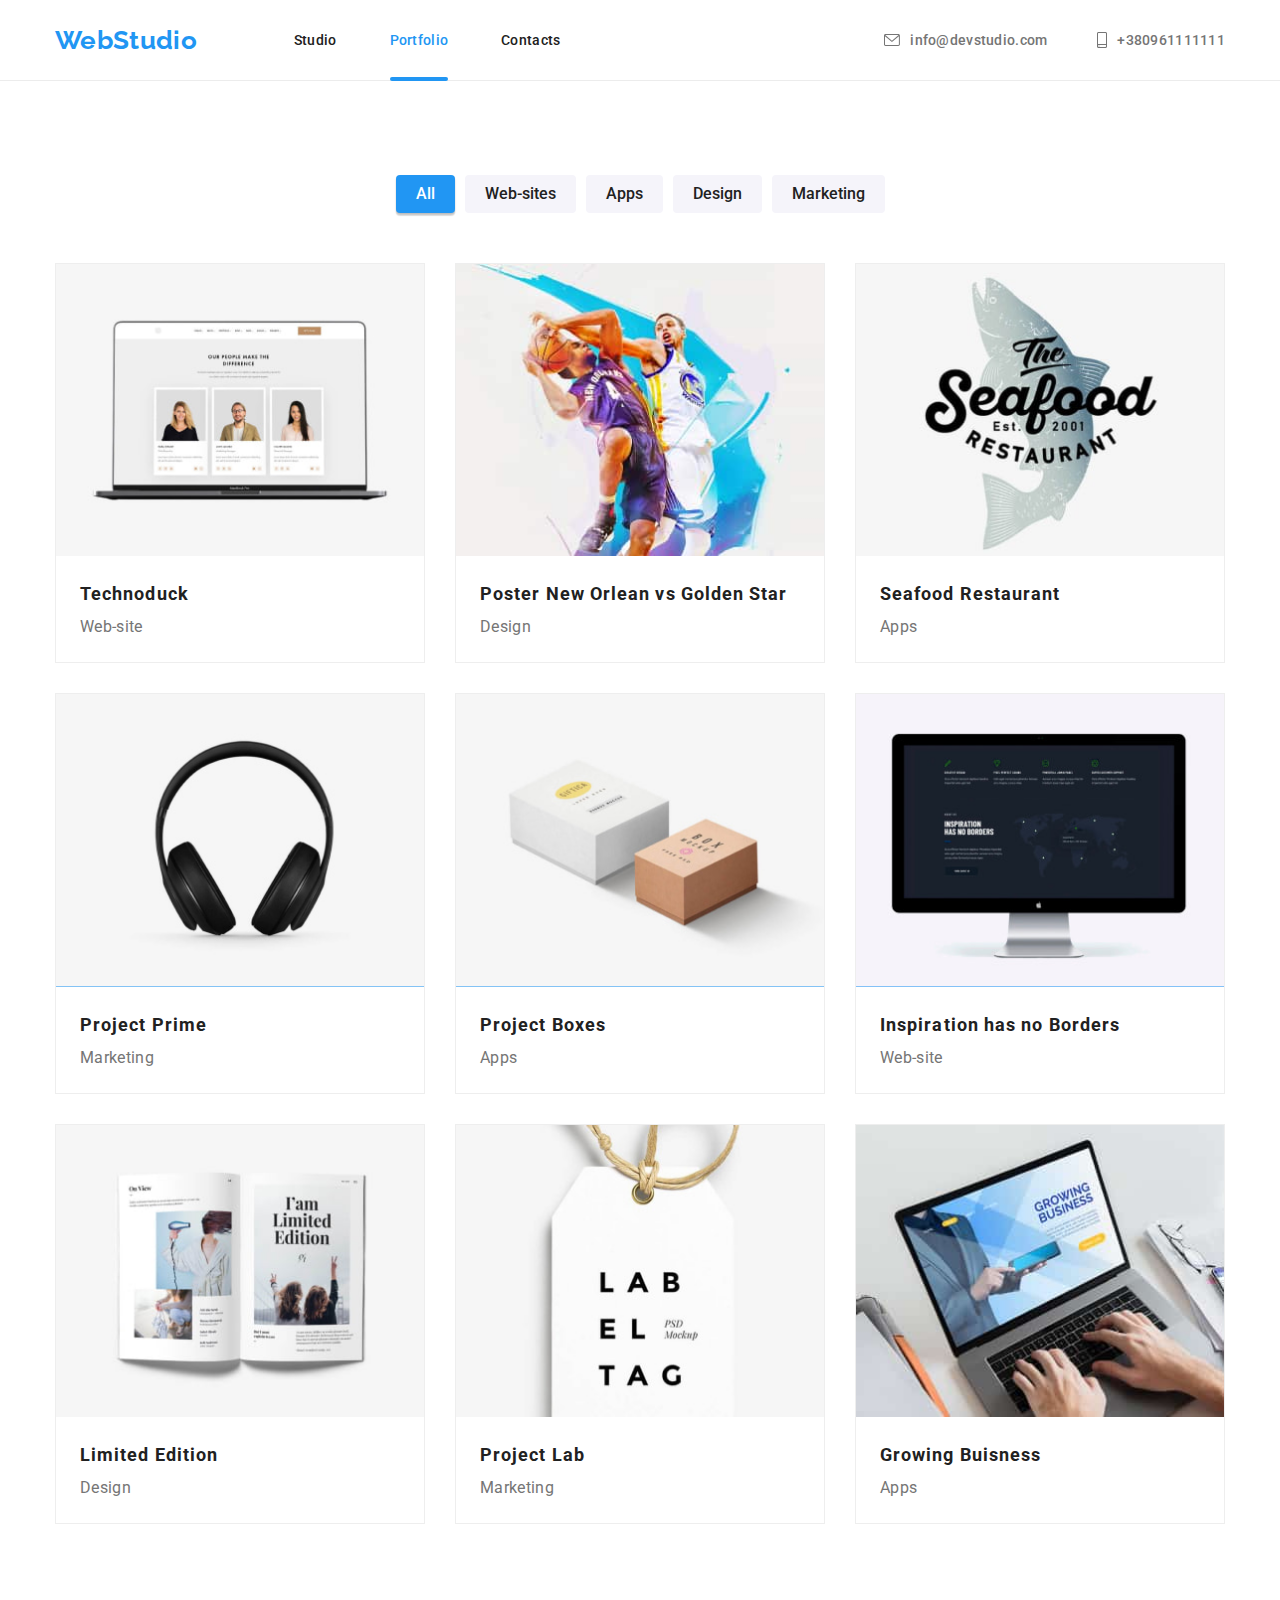
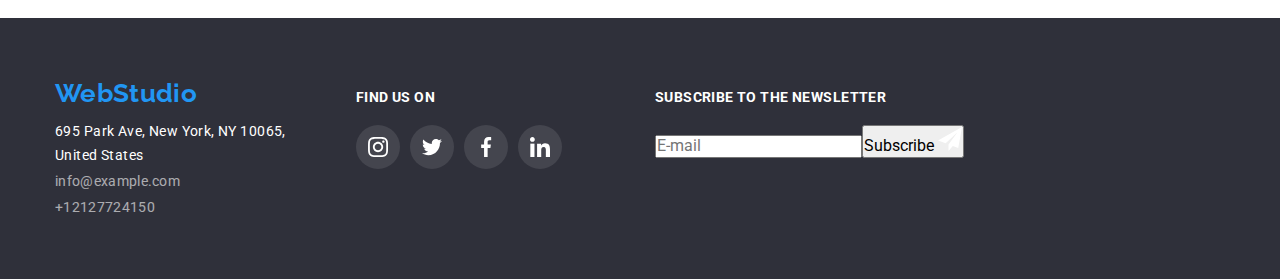
==== portfolio.html @ 6b81a711 "Module 7 initial push" ====
<!DOCTYPE html>
<html lang="en">
  <head>
    <meta charset="UTF-8" />
    <meta http-equiv="X-UA-Compatible" content="IE=edge" />
    <meta name="viewport" content="width=device-width, initial-scale=1.0" />
    <!-- Link to modern normalizer styles sheet -->
    <link rel="stylesheet" href="https://cdnjs.cloudflare.com/ajax/libs/modern-normalize/1.0.0/modern-normalize.min.css"
    />
    <title>Joses Coding Demo Course HW</title>
    <!-- Link to fonts -->
    <link rel="preconnect" href="https://fonts.googleapis.com" />
    <link rel="preconnect" href="https://fonts.gstatic.com" crossorigin />
    <link
      href="https://fonts.googleapis.com/css2?family=Raleway:wght@700&family=Roboto:wght@400;500;700;900&display=swap"
      rel="stylesheet"/>
    <!-- Link to personal css style sheet -->
    <link rel="stylesheet" href="./css/styles.css" />
  </head>

  <body>
    <!-- HEADER -->
    <header class="header-section">
      <div class="container header-container">
        <nav class="header-navigation">
          <a class="logo header-logo" href="./index.html">WebStudio</a>
          <!-- Header Navigation -->
            <ul class="header-navigation-list">
              <li class="header-navigation-item">
                <a class="header-navigation-link" href="./index.html"title="Studio">Studio</a>
              </li class="header-navigation-item">
              <li class="header-navigation-item">
                <a class="header-navigation-link  current-page" href="./portfolio.html" title="Portfolio">Portfolio</a>
              </li>
              <li class="header-navigation-item">
                <a class="header-navigation-link" href="#">Contacts</a>
              </li>
            </ul>  
          </nav>

          <!-- Header Contact Details -->
          <ul class="header-contacts-list">
            <li class="header-contacts-item">
              <a href="mailto:info@devstudio.com" class="header-contacts-link">
                <svg class="link-icon" width="16" height="12">
                  <use href="./images/sprite.svg#icon-envelope"></use>
                </svg>
                info@devstudio.com
              </a>
            </li>
            <li class="header-contacts-item">
              <a href="tel:+380961111111" class="header-contacts-link">
                <svg class="link-icon" width="10" height="16">
                  <use href="./images/sprite.svg#icon-smartphone"></use>
                </svg>
                +380961111111
              </a>
            </li>
          </ul>
      </div>
    </header>

   
    <main>
      <section class="section portfolio-button-section">
        <div class="container">
          <!-- Filters Section -->
          <ul class="portfolio-button-list">
            <li class="portfolio-button-list-item"><button class="portfolio-filter current-filter" type="button">All</button></li>
            <li class="portfolio-button-list-item"><button class="portfolio-filter" type="button">Web-sites</button></li>
            <li class="portfolio-button-list-item"><button class="portfolio-filter" type="button">Apps</button></li>
            <li class="portfolio-button-list-item"><button class="portfolio-filter" type="button">Design</button></li>
            <li class="portfolio-button-list-item"><button class="portfolio-filter" type="button">Marketing</button></li>
          </ul>
          <!-- PRODUCT CATALOG -->
          <ul class="product-details-list">
            <li class="product-details-item">
              <div class="overlay-container">
                  <img class="overlay-img"
                    src="./images/h-product-img-one.jpg"
                    alt="Image of open laptop"
                    width="370"
                  />
                  <div class="overlay">
                  <p class="overlay-text">Technoduck is a state-of-the-art coronavirus distribution platform. 
                    Companies use this platform for digital espionage and 
                    attacks on competitors' secure servers.
                  </p>
                </div>
              </div>
              <div class="product-description">
                <h3 class="product-details-title">Technoduck</h3>
                <p class="product-details-category">Web-site</p>
              </div>
            </li>
            <li class="product-details-item">
              <div class="overlay-container">
                <img
                  src="./images/i-product-img-two.jpg"
                  alt="Image of two basketball players"
                  width="370"
                />
                <div class="overlay">
                  <p class="overlay-text">COMING SOON
                  </p>
                </div>
              </div>
              <div class="product-description">
                <h3 class="product-details-title">Poster New Orlean vs Golden Star</h3>
                <p class="product-details-category">Design</p>
              </div>
            </li>
            <li class="product-details-item">
              <div class="overlay-container">
                <img
                  src="./images/j-product-img-three.jpg"
                  alt="Image of seafood restaraunt logo"
                  width="370"
                />
                <div class="overlay">
                  <p class="overlay-text">COMING SOON
                  </p>
                </div>
              </div>
              <div class="product-description">
                <h3 class="product-details-title">Seafood Restaurant</h3>
                <p class="product-details-category">Apps</p>
              </div>
            </li>
            <li class="product-details-item">
              <div class="overlay-container">
                <img
                  src="./images/k-product-img-four.jpg"
                  alt="Image of headphones"
                  width="370"
                  />
                <div class="overlay">
                  <p class="overlay-text">COMING SOON
                  </p>
                </div>
              </div>
              <div class="product-description">
                <h3 class="product-details-title">Project Prime</h3>
                <p class="product-details-category">Marketing</p>
              </div>
            </li>
            <li class="product-details-item">
              <div class="overlay-container">
                <img
                  src="./images/l-product-img-five.jpg"
                  alt="Image of product boxes"
                  width="370"
                />
                <div class="overlay">
                  <p class="overlay-text">COMING SOON
                  </p>
                </div>
              </div>
              <div class="product-description">
                <h3 class="product-details-title">Project Boxes</h3>
                <p class="product-details-category">Apps</p>
              </div>
            </li>
            <li class="product-details-item">
              <div class="overlay-container">
                <img
                  src="./images/m-product-img-six.jpg"
                  alt="Image of iMac"
                  width="370"
                />
                <div class="overlay">
                  <p class="overlay-text">COMING SOON
                  </p>
                </div>
              </div>
              <div class="product-description">
                <h3 class="product-details-title">Inspiration has no Borders</h3>
                <p class="product-details-category">Web-site</p>
              </div>
            </li>
            <li class="product-details-item">
              <div class="overlay-container">
                <img
                  src="./images/n-product-img-seven.jpg"
                  alt="Image of open book"
                  width="370"
                />
                <div class="overlay">
                  <p class="overlay-text">COMING SOON
                  </p>
                </div>
              </div>
              <div class="product-description">
                <h3 class="product-details-title">Limited Edition</h3>
                <p class="product-details-category">Design</p>
              </div>
            </li>
            <li class="product-details-item">
              <div class="overlay-container">
                <img
                  src="./images/o-product-img-eight.jpg"
                  alt="Image of label tag"
                  width="370"
                />
                <div class="overlay">
                  <p class="overlay-text">COMING SOON
                  </p>
                </div>
              </div>
              <div class="product-description">
                <h3 class="product-details-title">Project Lab</h3>
                <p class="product-details-category">Marketing</p>
              </div>
            </li>
            <li class="product-details-item">
              <div class="overlay-container">
                <img
                  src="./images/p-product-img-nine.jpg"
                  alt="Image of typing on laptop"
                  width="370"
                />
                <div class="overlay">
                  <p class="overlay-text">COMING SOON
                  </p>
                </div>
              </div>
              <div class="product-description">
                <h3 class="product-details-title">Growing Buisness</h3>
                <p class="product-details-category">Apps</p>
              </div>
            </li>
          </ul>
        </div>
      </section>
    </main>
    <!-- FOOTER -->
    <footer class="footer-section">
      <div class="container footer-container">
        <!-- FOOTER LOGO, CONTACTS & ADDRESS -->
        <div class="footer-container-left">
          <a class="logo footer-logo" href="./index.html">WebStudio</a>
          <address>
            <ul class="footer-contacts-list">
              <li class="footer-contacts-item">
                <a class="footer-contacts-link-address" href="https://goo.gl/maps/7hkbFZoG83Kui2D87"
                  target="_blank"
                  >695 Park Ave, New York, NY 10065, <br />
                  United States
                </a>
              </li>
              <li class="footer-contacts-item">
                <a class="footer-contacts-link" href="mailto:info@example.com">info@example.com</a>
              </li>
              <li class="footer-contacts-item">
                <a class="footer-contacts-link" href="tel:+12127724150">+12127724150</a>
              </li>
            </ul>
          </address>
        </div>        
        <!-- FOOTER SOCIAL LINKS -->
        <div class="footer-container-middle">
          <h3 class="footer-socials-title">FIND US ON</h3>
          <ul class="footer-socials-list">
            <li class="footer-socials-item">
              <a href="" class="footer-socials-link">
                <svg class="footer-socials-icon" width="20" height="20">
                  <use href="./images/sprite.svg#icon-instagram"></use>
                </svg>
              </a>
            </li>
            <li class="footer-socials-item">
              <a href="" class="footer-socials-link">
                <svg class="footer-socials-icon" width="20" height="20">
                  <use href="./images/sprite.svg#icon-twitter"></use>
                </svg>
              </a>
            </li>
            <li class="footer-socials-item">
              <a href="" class="footer-socials-link">
                <svg class="footer-socials-icon" width="20" height="20">
                  <use href="./images/sprite.svg#icon-facebook"></use>
                </svg>
              </a>
            </li>
            <li class="footer-socials-item">
              <a href="" class="footer-socials-link">
                <svg class="footer-socials-icon" width="20" height="20">
                  <use href="./images/sprite.svg#icon-linkedin"></use>
                </svg>
              </a>
            </li>
          </ul>
        </div>
        <!-- FOOTER SUBSCRIBE FORM -->
        <div class="footer-container-right">
          <p class="footer-subscribe-form-title">SUBSCRIBE TO THE NEWSLETTER</p>
          <form class="footer-subscribe-form" name="newsletter_signup_form" 
          autocomplete="on" novalidate>
            <label>
              <input type="text" class="footer-subscribe-form-input"  
                name="email" placeholder="E-mail"/> 
            </label>
            <button class="footer-subscribe-form-button" type="submit">Subscribe
              <svg class="footer-subscribe-form-icon" width="24" height="24">
                <use href="./images/sprite.svg#icon-send"></use>
              </svg>
            </button>
          </form>
        </div>
      </div>
    </footer>
  </body>
</html>
---- css/styles.css ----
/* REPEATED PAGE THEMES */
:root {
    --primary-text-color: #212121;
    --secondary-text-color: #757575;
    --light-text-color: #ffffff;
    --dark-text-color: #F5F4FA;
    --medium-text-color: #757575;
    --primary-title-color: #212121;
    --secondary-title-color: #ffffff;
    --accent-color: #2196F3;
    --background-dark-color: #F5F4FA;
    --background-light-color: #ffffff;
    --background-darkest-color: #2F303A;
    --button-hover-color: #188ce8;
    --card-gap: 30px;
    --time: 250ms;
    --time-function: cubic-bezier(0.4, 0, 0.2, 1);
}

* {
    box-sizing: border-box;
    padding: 0;
    margin: 0;
}

body {
    font-family: 'Roboto';
    font-style: normal;
    font-weight: 400;
    letter-spacing: 0.02em;
    color: var(--primary-text-color);
    background-color: var(--background-light-color);
    cursor: default;
}

a {
    text-decoration: none;
}

ul {
    list-style-type: none;
}

img {
    display: block;
    max-width: 100%;
    height: auto;
}

.logo {
    font-family: 'Raleway';
    font-style: normal;
    font-weight: 700;
    font-size: 26px;
    line-height: calc(31/26);
    color: var(--accent-color);
}

.visually-hidden {
    position: absolute;
    width: 1px;
    height: 1px;
    margin: -1px;
    border: 0;
    padding: 0;
    white-space: nowrap;
    clip-path: inset(100%);
    clip: rect(0 0 0 0);
    overflow: hidden;
}

.container {
    width: 1200px;
    margin: 0 auto;
    padding-right: 15px;
    padding-left: 15px;
}

.section {
    padding-top: 94px;
    padding-bottom: 94px;
}

/* HEADER */
.header-section {
    border-bottom: 1px solid #ECECEC;
}

.header-container {
    display: flex;
}

.header-logo {
    margin-right: 97px;
}

/* HEADER NAVIGATION */
.header-navigation {
    display: flex;
    align-items: center;
}

.header-navigation-list {
    display: flex;
}

.header-navigation-item:not(:last-child) {
    margin-right: 53px;
}

.header-navigation-link {
    font-family: 'Roboto';
    font-style: normal;
    position: relative;
    font-weight: 500;
    font-size: 14px;
    line-height: calc(16/14);
    letter-spacing: 0.02em;
    display: block;
    padding: 32px 0;
    color: var(--primary-text-color);
    transition: color var(--time) var(--time-function);
}

.header-navigation-link:hover,
.header-navigation-link:focus {
    color: var(--accent-color);
}

.header-navigation-link:hover::after,
.header-navigation-link:focus::after {
    position: absolute;
    content: '';
    width: 100%;
    height: 4px;
    bottom: -1px;
    left: 0;
    background-color: var(--accent-color);
    border-radius: 2px;
}

/* HEADER CURRENT PAGE */
.current-page {
    position: relative;
    color: var(--accent-color);
    text-decoration: none;
    padding: 32px 0;
}

.current-page::after {
    position: absolute;
    content: '';
    width: 100%;
    height: 4px;
    bottom: -1px;
    left: 0;
    background-color: var(--accent-color);
    border-radius: 2px;
}

/* HEADER CONTACTS */
.header-contacts-list {
    display: flex;
    align-items: center;
    margin-left: auto;
}

.header-contacts-link {
    font-family: 'Roboto';
    font-style: normal;
    font-weight: 500;
    font-size: 14px;
    line-height: calc(16/14);
    letter-spacing: 0.02em;
    padding: 32px 0;
    display: flex;
    align-items: center;
    color: var(--secondary-text-color);
    transition: color var(--time) var(--time-function);
}

.header-contacts-link:hover,
.header-contacts-link:focus {
    color: var(--accent-color);
}

.header-contacts-item:not(:last-child) {
    margin-right: 50px;
}

.link-icon {
    margin-right: 10px;
    fill: currentColor;
}

/* HERO */
.hero-section {
    background-color: var(--background-darkest-color);
    padding: 200px 0;
    background-image:
        linear-gradient(rgba(47, 48, 58, 0.4),
            rgba(47, 48, 58, 0.4)),
        url(../images/r-hero-background-image.jpg);
    background-repeat: no-repeat;
    background-position: center;
    background-size: cover;
}

.hero-title {
    font-weight: 900;
    font-size: 44px;
    line-height: calc(60/44);
    text-align: center;
    letter-spacing: 0.06em;
    text-transform: uppercase;
    color: var(--secondary-title-color);
    margin-bottom: 30px;
}

.hero-button {
    font-weight: 700;
    line-height: calc(30/16);
    display: block;
    align-items: center;
    text-align: center;
    letter-spacing: 0.06em;
    color: var(--secondary-title-color);
    background-color: var(--accent-color);
    box-shadow: 0px 4px 4px rgba(0, 0, 0, 0.15);
    border-radius: 4px;
    margin: auto;
    padding: 10px 20px;
    cursor: pointer;
    border: none;
    transition: background-color var(--time) var(--time-function),
        opacity var(--time) var(--time-function);
}

.hero-button:hover,
.hero-button:focus {
    background-color: #188ce8;
    opacity: 1;
}

/* MODAL WINDOW */

.backdrop {
    position: fixed;
    top: 0;
    left: 0;
    width: 100%;
    height: 100%;
    visibility: visible;
    opacity: 1;
    background-color: rgba(0, 0, 0, 0.2);
    transition: opacity var(--time) var(--time-function);
    visibility: var(--time) var(--time-function);
}

.modal-window {
    position: absolute;
    width: 528px;
    min-height: 581px;
    background-color: var(--background-light-color);
    box-shadow: 0px 1px 3px rgba(0, 0, 0, 0.12), 0px 1px 1px rgba(0, 0, 0, 0.14), 0px 2px 1px rgba(0, 0, 0, 0.2);
    border-radius: 4px;
    top: 50%;
    left: 50%;
    transform: translate(-50%, -50%);
    padding: 8px;
    padding-left: 40px;
}

.is-hidden {
    opacity: 0;
    visibility: hidden;
    pointer-events: none;
}

.modal-close-button {
    float: right;
    background-color: var(--background-light-color);
    border: 1px solid rgba(0, 0, 0, 0.1);
    border-radius: 50%;
    padding: 5px 7px 4px;
    cursor: pointer;
    transition: fill var(--time) var(--time-function),
        border-color var(--time) var(--time-function);
}

.modal-close-button:focus,
.modal-close-button:hover {
    fill: var(--accent-color);
    border-color: var(--accent-color)
}

/* MODAL FORM */
.modal-form-title {
    margin-top: 40px;
    margin-bottom: 12px;
    font-weight: 700;
    font-size: 20px;
    line-height: 23px;
    letter-spacing: 0.03em;
    color: var(--primary-text-color);
}

.modal-form-label {
    display: flex;
    flex-direction: column;
    justify-content: center;
    position: relative;
    color: var(--medium-text-color);
}

.modal-form-label:not(:last-child) {
    margin-bottom: 10px;
}

.modal-form-field {
    width: 448px;
    height: 40px;
    border: 1px solid rgba(33, 33, 33, 0.2);
    border-radius: 4px;
    color: var(--primary-text-color);
    transition: border-color var(--time) var(--time-function);
    cursor: pointer;
    padding-left: 42px;
    outline: none;
}

.modal-form-field:hover,
.modal-form-field:focus {
    border-color: var(--accent-color);
}

.modal-icon {
    position: absolute;
    top: 50%;
    margin-left: 12px;
    fill: black;
}

.modal-form-label:hover .modal-icon,
.modal-form-label:focus .modal-icon {
    fill: var(--accent-color);
}

.modal-form-comments {
    font-family: 'Roboto';
    font-style: normal;
    font-weight: 400;
    font-size: 14px;
    line-height: calc(16/14);
    letter-spacing: 0.01em;
    width: 448px;
    padding-top: 12px;
    border: 1px solid rgba(33, 33, 33, 0.2);
    border-radius: 4px;
    margin-bottom: 20px;
    resize: none;
    color: var(--primary-text-color);
    cursor: pointer;
    display: flex;
    outline: none;
    transition: border-color var(--time) var(--time-function);
}

.modal-form-comments:hover,
.modal-form-comments:focus {
    border-color: var(--accent-color);
}

.modal-form ::placeholder {
    font-family: 'Roboto';
        font-style: normal;
        font-weight: 400;
        font-size: 12px;
        line-height: 14px;
        letter-spacing: 0.01em;
        color: rgba(117, 117, 117, 0.5);
}

.modal-form-checkbox-label {
 
    position: relative;
    display: flex;
    flex-direction: row-reverse;
    margin-bottom: 11px;
    padding-right: 40px;
    padding-left: 10px;
}

.modal-check {
    position: absolute;
    top: 19%;
    margin-left: 2px;
}


.modal-form-field-checkbox {
    opacity: 0;
}

.modal-checkbox {
    border: 2px solid black;
    border-radius: 4px;
    width: 16px;
    height: 15px;
    margin-top: 5px;
    padding-right: 12px;
    transition: border var(--time) var(--time-function);
    cursor: pointer;
}

.modal-form-field-checkbox:checked+.modal-checkbox {
    border: none;
    background-color: var(--accent-color);
}

.modal-form-checkbox-label {
        font-family: 'Roboto';
            font-style: normal;
            font-weight: 400;
            font-size: 14px;
            line-height: calc(24/14);
            letter-spacing: 0.03em;
            color: var(--medium-text-color);
}

.terms-conditions-link {
    font-family: 'Roboto';
    font-style: normal;
    font-weight: 400;
    font-size: 14px;
    line-height: calc(24/14);
    letter-spacing: 0.03em;
    color: var(--medium-text-color);
}

.modal-form-field:not(:placeholder-shown) {
    border-color: var(--accent-color);
}

.modal-form-comments:not(:placeholder-shown) {
    border-color: var(--accent-color);
}


.modal-form-button {
    letter-spacing: 0.06em;
    background-color: var(--accent-color);
    border-color: var(--accent-color);
    box-shadow: 0px 4px 4px rgba(0, 0, 0, 0.15);
    border-radius: 4px;
    color: var(--light-text-color);
    display: block;
    margin: 0 auto;
    padding: 10px 80px;
    transition: background-color var(--time) var(--time-function),
        opacity var(--time) var(--time-function);
}

.modal-form-button:hover,
.modal-form-button:focus {
    background-color: var(--button-hover-color);
    opacity: 1;
}

/* BENEFITS */
.benefits-list {
    display: flex;
}

.benefits-item {
    width: 270px;
    display: flex;
    flex-direction: column;
    display: flex;
}

.benefits-item:not(:last-child) {
    margin-right: 30px;
}

.benefits-item-icon-container {
    padding: 25px 100px;
    background-color: var(--background-dark-color);
    border: var(--background-dark-color);
    border-radius: 4px;
}

.benefits-icon {
    fill: currentColor;
}

.benefits-title {
    font-weight: 700;
    font-size: 14px;
    line-height: calc(16/14);
    text-transform: uppercase;
    margin-bottom: 10px;
    margin-top: 30px;
}

.benefits-summary {
    line-height: calc(24/14);
    color: var(--secondary-text-color);
    font-size: 14px;
    letter-spacing: 0.03em;
}

/* WHAT WE DO */
.what-we-do-section {
    padding-bottom: 94px;
}

.what-we-do-title {
    font-weight: 700;
    font-size: 36px;
    line-height: calc(42/36);
    text-align: center;
    padding-bottom: 50px;
}

.what-we-do-list {
    display: flex;
}

.what-we-do-item:not(:last-child) {
    margin-right: 30px;
}

/* WHAT WE DO IMG TEXT OVERLAY */

.what-we-do-item {
    position: relative;
}

.what-we-do-img-text {
    font-family: 'Roboto';
    font-style: normal;
    font-weight: 700;
    font-size: 14px;
    line-height: 16px;
    text-align: center;
    letter-spacing: 0.03em;
    text-transform: uppercase;
    color: #FFFFFF;
    position: absolute;
    bottom: 0;
    background-color: rgba(47, 48, 58, 0.8);
    width: 100%;
    height: 70px;
    justify-content: center;
    align-items: center;
    display: flex;
}

/* OUR TEAM */
.our-team-section {
    background-color: var(--background-dark-color);
}

.our-team-title {
    font-weight: 700;
    font-size: 36px;
    line-height: calc(42/36);
    text-align: center;
    padding-bottom: 50px;
}

.our-team-list {
    display: flex;
}

.our-team-item:not(:last-child) {
    margin-right: 30px;
}

.our-team-item {
    box-shadow: 0px 1px 3px rgba(0, 0, 0, 0.12), 0px 1px 1px rgba(0, 0, 0, 0.14), 0px 2px 1px rgba(0, 0, 0, 0.2);
    border-radius: 0px 0px 4px 4px;
}

.our-team-image {
    display: block;
}

.our-team-item-description {
    background-color: var(--background-light-color);
    padding-top: 30px;
    padding-bottom: 30px;
}

.our-team-name {
    font-weight: 500;
    font-size: 16px;
    line-height: calc(19/16);
    text-align: center;
    margin-bottom: 10px;
}

.our-team-role {
    font-size: 16px;
    line-height: calc(19/16);
    text-align: center;
    color: var(--secondary-text-color);
    margin-bottom: 16px;
}

/* OUR TEAM SOCIAL LINKS */
.socials-list {
    display: flex;
    justify-content: center;
}

.socials-item:not(:last-child) {
    margin-right: 10px;
}

.socials-link {
    width: 44px;
    height: 44px;
    background-color: var(--background-light-color);
    color: #AFB1B8;
    display: flex;
    align-items: center;
    justify-content: center;
    border-radius: 50%;
    transition: background-color var(--time) var(--time-function),
        color var(--time) var(--time-function);
}

.socials-icon {
    fill: currentColor;
}

.socials-link:hover,
.socials-link:focus {
    background-color: var(--accent-color);
    color: var(--background-light-color);
}

/* REGULAR CUSTOMERS */
.regular-customers-title {
    font-size: 36px;
    line-height: calc(42/36);
    text-align: center;
    letter-spacing: 0.03em;
    color: #212121;
    margin-bottom: 50px;
}

.regular-customers-list {
    display: flex;
}

.regular-customers-item {
    width: 170px;
}

.regular-customers-item:not(:last-child) {
    margin-right: 30px;
}

.regular-customers-logo {
    fill: currentColor;
}

.regular-customers-link {
    display: flex;
    justify-content: center;
    align-items: center;
    width: 170px;
    height: 92px;
    border: 1px solid;
    border-color: #AFB1B8;
    border-radius: 4px;
    color: #AFB1B8;
    transition: border-color var(--time) var(--time-function),
        color var(--time) var(--time-function);
}

.regular-customers-link:hover,
.regular-customers-link:focus {
    border-color: var(--accent-color);
    color: var(--accent-color);
}

/* FOOTER */
.footer-section {
    background-color: var(--background-darkest-color);
    padding: 60px 0;
    display: flex;
}

.footer-container {
    display: flex;
    align-items: baseline;
}

/* FOOTER CONTAINER LEFT ADRESS-CONTACTS */
.footer-logo {
    margin-bottom: 10px;
    display: block;
}

.footer-contacts-link-address {
    font-family: 'Roboto';
    font-style: normal;
    font-weight: 400;
    font-size: 14px;
    line-height: calc(24/14);
    letter-spacing: 0.03em;
    color: var(--light-text-color);
    transition: color var(--time) var(--time-function);
}

.footer-contacts-link-address:hover,
.footer-contacts-link-address:focus {
    color: var(--accent-color);
}

.footer-contacts-link {
    font-family: 'Roboto';
    font-style: normal;
    font-weight: 400;
    font-size: 14px;
    line-height: calc(24/14);
    color: var(--light-text-color);
    opacity: 0.6;
    transition: color var(--time) var(--time-function);
}

.footer-contacts-item {
    display: flex;
}

.footer-contacts-item:not(:last-child) {
    margin-bottom: 2px;
}

.footer-contacts-link:hover,
.footer-contacts-link:focus {
    color: var(--accent-color);
}

.footer-container-left {
    margin-right: 70px;
}

/* FOOTER CONTAINER MIDDLE SOCIAL LINKS */
.footer-container-middle {
    display: flex;
    flex-direction: column;
}

.footer-socials-title {
    font-family: 'Roboto';
    font-style: normal;
    font-weight: 700;
    font-size: 14px;
    line-height: 16px;
    letter-spacing: 0.03em;
    text-transform: uppercase;
    color: var(--light-text-color);
    margin-bottom: 20px;
}

.footer-socials-list {
    display: flex;
    justify-content: center;
}

.footer-socials-item:not(:last-child) {
    margin-right: 10px;
}

.footer-socials-link {
    width: 44px;
    height: 44px;
    background-color: rgba(255, 255, 255, 0.1);
    fill: var(--light-text-color);
    display: flex;
    align-items: center;
    justify-content: center;
    border-radius: 50%;
    transition: background-color var(--time) var(--time-function),
        color var(--time) var(--time-function);
}

.footer-contacts-item {
    fill: currentColor;
}

.footer-socials-link:hover,
.footer-socials-link:focus {
    background-color: var(--accent-color);
    color: var(--dark-text-color);
}

/* FOOTER CONTAINER RIGHT FORM */
.footer-container-right {
    margin-left: 93px;
}

.footer-subscribe-form-title {
    margin-bottom: 20px;
    font-family: 'Roboto';
    font-style: normal;
    font-weight: 700;
    font-size: 14px;
    line-height: calc(16/14);
    letter-spacing: 0.03em;
    text-transform: uppercase;
    color: var(--light-text-color);
    display: flex;
    align-items: baseline;
}

.footer-subscribe-form {
    display: flex;
    align-items: baseline;
}

.footer-subscribe-input {
    width: 358px;
    height: 50px;
    margin-right: 12px;
    background-color: var(--background-darkest-color);
    outline: none;
}

.footer-subscribe-input:placeholder-shown:hover,
.footer-subscribe-input:placeholder-shown:focus {
    border-color: rgb(255, 255, 255);
}

.footer-subscribe-input:placeholder-shown {
    border: 1px solid rgba(255, 255, 255, 0.3);
    filter: drop-shadow(0px 4px 4px rgba(0, 0, 0, 0.15));
    border-radius: 4px;
    transition: border-color var(--time) var(--time-function);
    cursor: pointer;
}

.footer-subscribe-input:not(:placeholder-shown) {
    border: 2px solid var(--accent-color);
    box-shadow: 0px 4px 4px rgba(0, 0, 0, 0.15);
    border-radius: 4px;
}

.footer-subscribe-form::placeholder {
    color: rgba(255, 255, 255, 0.6);
}

.footer-subscribe-input,
textarea {
    font-family: 'Roboto';
    font-style: normal;
    font-weight: 400;
    font-size: 14px;
    line-height: calc(24/14);
    padding-left: 16px;
    color: var(--light-text-color);
}

.footer-subscribe-button {
    font-family: 'Roboto';
    font-style: normal;
    font-weight: 700;
    font-size: 16px;
    line-height: calc(30/16);
    text-align: center;
    letter-spacing: 0.06em;
    color: var(--light-text-color);
    background-color: var(--accent-color);
    border-color: var(--accent-color);
    box-shadow: 0px 4px 4px rgba(0, 0, 0, 0.15);
    border-radius: 4px;
    display: flex;
    align-items: center;
    padding: 10px 43px 10px 48px;
    transition: background-color var(--time) var(--time-function),
        opacity var(--time) var(--time-function);
    cursor: pointer;
}

.footer-subscribe-icon {
    margin-left: 25px;
}

.footer-subscribe-button:hover,
.footer-subscribe-button:focus {
    background-color: #188ce8;
    opacity: 1;
}

/* PORTFOLIO */
/* PORTFOLIO FILTERS */
.portfolio-button-list {
    display: flex;
    justify-content: center;
}

.portfolio-button-list {
    margin-bottom: 50px;
}

.portfolio-button-list-item:not(:last-child) {
    margin-right: 10px;
}

.portfolio-filter {
    font-family: 'Roboto';
    font-weight: 500;
    font-size: 16px;
    line-height: calc(26/16);
    text-align: center;
    color: var(--primary-text-color);
    background-color: var(--background-dark-color);
    border-radius: 4px;
    border: none;
    display: block;
    padding: 6px 20px;
    cursor: pointer;
    transition: color var(--time) var(--time-function),
        backgound-color var(--time) var(--time-function),
        box-shadow var(--time) var(--time-function);
}

.portfolio-filter:hover,
.portfolio-filter:focus {
    color: var(--light-text-color);
    background-color: var(--accent-color);
    box-shadow: 0px 3px 1px rgba(0, 0, 0, 0.1), 0px 1px 2px rgba(0, 0, 0, 0.388), 0px 2px 2px rgba(0, 0, 0, 0.12);
}

.current-filter {
    background-color: var(--accent-color);
    box-shadow: 0px 3px 1px rgba(0, 0, 0, 0.1), 0px 1px 2px rgba(0, 0, 0, 0.08), 0px 2px 2px rgba(0, 0, 0, 0.12);
    border-radius: 4px;
    color: var(--light-text-color);
}

/* PORTFOLIO PRODUCT SECTION */
.product-details-title {
    font-weight: 700;
    font-size: 18px;
    line-height: calc(36/18);
    letter-spacing: 0.06em;
    color: var(--primary-text-color);
}

.product-details-category {
    font-size: 16px;
    line-height: calc(30/16);
    color: var(--secondary-text-color);
}

.product-details-list {
    display: flex;
    flex-wrap: wrap;
}

.product-details-item {
    max-width: 370px;
    border: 1px solid #EEEEEE;
    flex-basis: calc((100%/3)-30px);
    cursor: pointer;
}

.product-description {
    background-color: var(--background-light-color);
    padding: 20px 24px;
}

.product-details-item:not(:nth-child(3n + 3)) {
    margin-right: 30px;
}

.product-details-item:nth-child(-n + 6) {
    margin-bottom: 30px;
}

/* PORTFOLIO PRODUCTS DECORATIVE OVERLAY */

.overlay-container {
    position: relative;
    overflow: hidden;
}

.product-details-item {
    transition: box-shadow var(--time) var(--time-function),
        transform var(--time) var(--time-function);
}

.product-details-item:hover {
    box-shadow: 0px 1px 1px rgba(0, 0, 0, 0.12),
        0px 4px 4px rgba(0, 0, 0, 0.06),
        1px 4px 6px rgba(0, 0, 0, 0.16);
    transform: translate(0);
}

.product-details-item:hover .overlay {
    transform: translate(0);
}

.overlay {
    position: absolute;
    top: 0;
    left: 0;
    width: 100%;
    height: 100%;
    background-color: var(--accent-color);
    opacity: 0.9;
    transform: translatey(100%);
    transition: transform 250ms ease;
    padding-top: 63px;
    padding-left: 24px;
    padding-right: 24px;
}

.overlay-text {
    display: flex;
    font-family: 'Roboto';
    font-style: normal;
    font-weight: 400;
    font-size: 18px;
    line-height: calc(28/18);
    letter-spacing: 0.03em;
    color: var(--secondary-title-color);
}
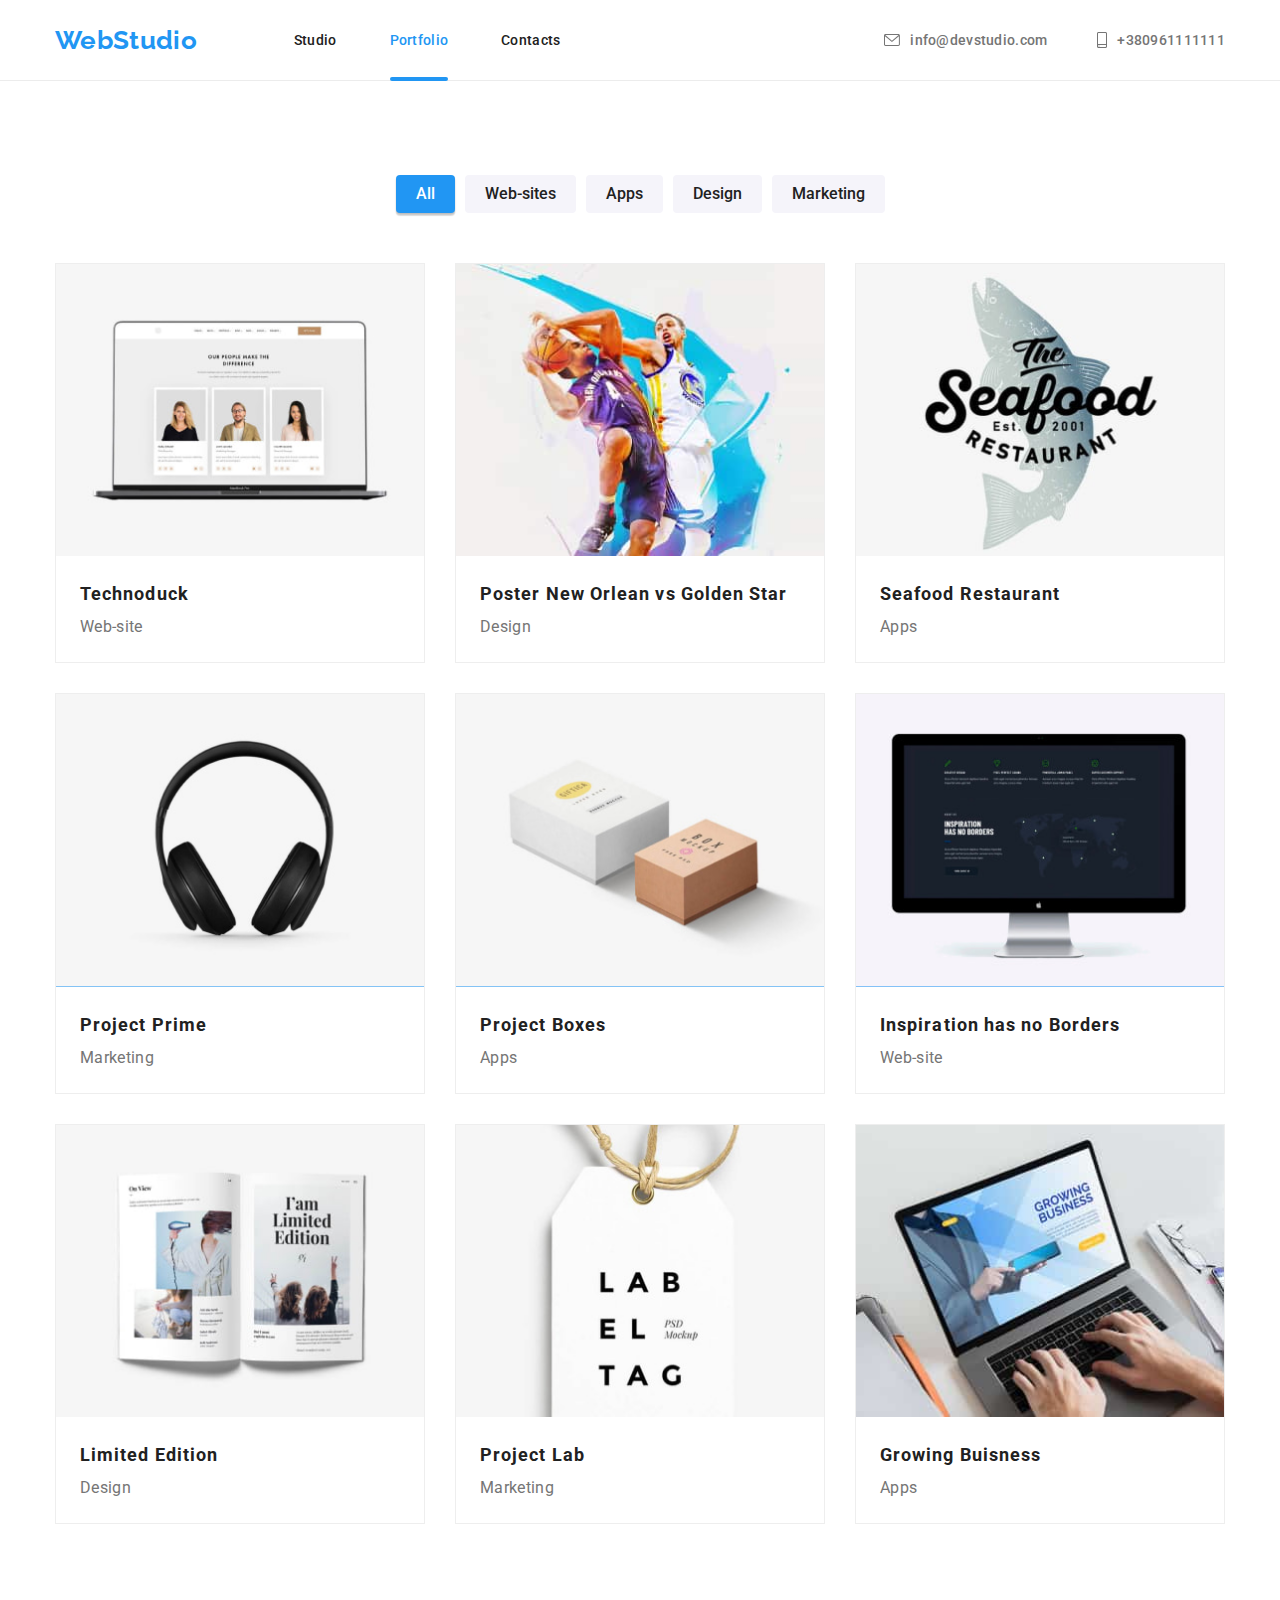
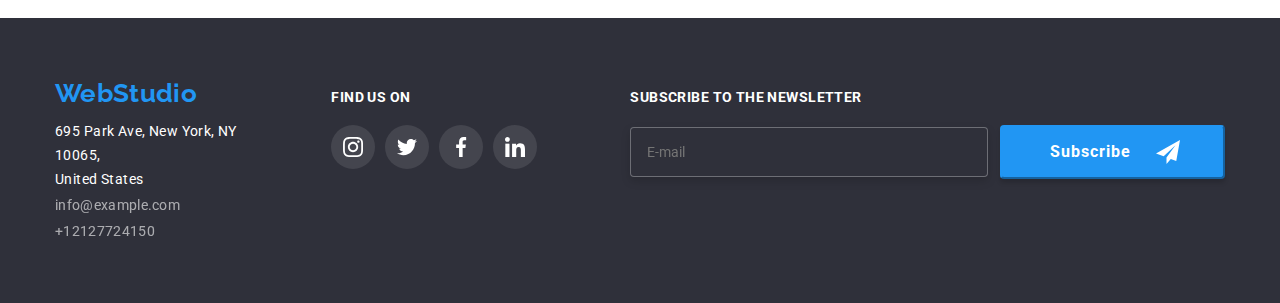
==== commit da010415: "First attempt at BEM for review" ====
--- a/portfolio.html
+++ b/portfolio.html
@@ -20,36 +20,36 @@
 
   <body>
     <!-- HEADER -->
-    <header class="header-section">
+    <header class="header">
       <div class="container header-container">
-        <nav class="header-navigation">
+        <nav class="header-nav">
           <a class="logo header-logo" href="./index.html">WebStudio</a>
-          <!-- Header Navigation -->
-            <ul class="header-navigation-list">
-              <li class="header-navigation-item">
-                <a class="header-navigation-link" href="./index.html"title="Studio">Studio</a>
-              </li class="header-navigation-item">
-              <li class="header-navigation-item">
-                <a class="header-navigation-link  current-page" href="./portfolio.html" title="Portfolio">Portfolio</a>
-              </li>
-              <li class="header-navigation-item">
-                <a class="header-navigation-link" href="#">Contacts</a>
+          <!-- Header Nav -->
+            <ul class="header-nav__list">
+              <li class="header-nav__item">
+                <a class="header-nav__link" href="./index.html"title="Studio">Studio</a>
+              </li class="header-nav__item">
+              <li class="header-nav__item">
+                <a class="header-nav__link  current-page" href="./portfolio.html" title="Portfolio">Portfolio</a>
+              </li>
+              <li class="header-nav__item">
+                <a class="header-nav__link" href="#">Contacts</a>
               </li>
             </ul>  
           </nav>
 
           <!-- Header Contact Details -->
-          <ul class="header-contacts-list">
-            <li class="header-contacts-item">
-              <a href="mailto:info@devstudio.com" class="header-contacts-link">
+          <ul class="header-contacts__list">
+            <li class="header-contacts__item">
+              <a href="mailto:info@devstudio.com" class="header-contacts__link">
                 <svg class="link-icon" width="16" height="12">
                   <use href="./images/sprite.svg#icon-envelope"></use>
                 </svg>
                 info@devstudio.com
               </a>
             </li>
-            <li class="header-contacts-item">
-              <a href="tel:+380961111111" class="header-contacts-link">
+            <li class="header-contacts__item">
+              <a href="tel:+380961111111" class="header-contacts__link">
                 <svg class="link-icon" width="10" height="16">
                   <use href="./images/sprite.svg#icon-smartphone"></use>
                 </svg>
@@ -65,16 +65,16 @@
       <section class="section portfolio-button-section">
         <div class="container">
           <!-- Filters Section -->
-          <ul class="portfolio-button-list">
-            <li class="portfolio-button-list-item"><button class="portfolio-filter current-filter" type="button">All</button></li>
-            <li class="portfolio-button-list-item"><button class="portfolio-filter" type="button">Web-sites</button></li>
-            <li class="portfolio-button-list-item"><button class="portfolio-filter" type="button">Apps</button></li>
-            <li class="portfolio-button-list-item"><button class="portfolio-filter" type="button">Design</button></li>
-            <li class="portfolio-button-list-item"><button class="portfolio-filter" type="button">Marketing</button></li>
+          <ul class="portfolio-button__list">
+            <li class="portfolio-button__item"><button class="portfolio-filter current-filter" type="button">All</button></li>
+            <li class="portfolio-button__item"><button class="portfolio-filter" type="button">Web-sites</button></li>
+            <li class="portfolio-button__item"><button class="portfolio-filter" type="button">Apps</button></li>
+            <li class="portfolio-button__item"><button class="portfolio-filter" type="button">Design</button></li>
+            <li class="portfolio-button__item"><button class="portfolio-filter" type="button">Marketing</button></li>
           </ul>
           <!-- PRODUCT CATALOG -->
-          <ul class="product-details-list">
-            <li class="product-details-item">
+          <ul class="product-details__list">
+            <li class="product-details__item">
               <div class="overlay-container">
                   <img class="overlay-img"
                     src="./images/h-product-img-one.jpg"
@@ -88,12 +88,12 @@
                   </p>
                 </div>
               </div>
-              <div class="product-description">
-                <h3 class="product-details-title">Technoduck</h3>
-                <p class="product-details-category">Web-site</p>
-              </div>
-            </li>
-            <li class="product-details-item">
+              <div class="product__description">
+                <h3 class="product-details__title">Technoduck</h3>
+                <p class="product-details__category">Web-site</p>
+              </div>
+            </li>
+            <li class="product-details__item">
               <div class="overlay-container">
                 <img
                   src="./images/i-product-img-two.jpg"
@@ -105,12 +105,12 @@
                   </p>
                 </div>
               </div>
-              <div class="product-description">
-                <h3 class="product-details-title">Poster New Orlean vs Golden Star</h3>
-                <p class="product-details-category">Design</p>
-              </div>
-            </li>
-            <li class="product-details-item">
+              <div class="product__description">
+                <h3 class="product-details__title">Poster New Orlean vs Golden Star</h3>
+                <p class="product-details__category">Design</p>
+              </div>
+            </li>
+            <li class="product-details__item">
               <div class="overlay-container">
                 <img
                   src="./images/j-product-img-three.jpg"
@@ -122,12 +122,12 @@
                   </p>
                 </div>
               </div>
-              <div class="product-description">
-                <h3 class="product-details-title">Seafood Restaurant</h3>
-                <p class="product-details-category">Apps</p>
-              </div>
-            </li>
-            <li class="product-details-item">
+              <div class="product__description">
+                <h3 class="product-details__title">Seafood Restaurant</h3>
+                <p class="product-details__category">Apps</p>
+              </div>
+            </li>
+            <li class="product-details__item">
               <div class="overlay-container">
                 <img
                   src="./images/k-product-img-four.jpg"
@@ -139,12 +139,12 @@
                   </p>
                 </div>
               </div>
-              <div class="product-description">
-                <h3 class="product-details-title">Project Prime</h3>
-                <p class="product-details-category">Marketing</p>
-              </div>
-            </li>
-            <li class="product-details-item">
+              <div class="product__description">
+                <h3 class="product-details__title">Project Prime</h3>
+                <p class="product-details__category">Marketing</p>
+              </div>
+            </li>
+            <li class="product-details__item">
               <div class="overlay-container">
                 <img
                   src="./images/l-product-img-five.jpg"
@@ -156,12 +156,12 @@
                   </p>
                 </div>
               </div>
-              <div class="product-description">
-                <h3 class="product-details-title">Project Boxes</h3>
-                <p class="product-details-category">Apps</p>
-              </div>
-            </li>
-            <li class="product-details-item">
+              <div class="product__description">
+                <h3 class="product-details__title">Project Boxes</h3>
+                <p class="product-details__category">Apps</p>
+              </div>
+            </li>
+            <li class="product-details__item">
               <div class="overlay-container">
                 <img
                   src="./images/m-product-img-six.jpg"
@@ -173,12 +173,12 @@
                   </p>
                 </div>
               </div>
-              <div class="product-description">
-                <h3 class="product-details-title">Inspiration has no Borders</h3>
-                <p class="product-details-category">Web-site</p>
-              </div>
-            </li>
-            <li class="product-details-item">
+              <div class="product__description">
+                <h3 class="product-details__title">Inspiration has no Borders</h3>
+                <p class="product-details__category">Web-site</p>
+              </div>
+            </li>
+            <li class="product-details__item">
               <div class="overlay-container">
                 <img
                   src="./images/n-product-img-seven.jpg"
@@ -190,12 +190,12 @@
                   </p>
                 </div>
               </div>
-              <div class="product-description">
-                <h3 class="product-details-title">Limited Edition</h3>
-                <p class="product-details-category">Design</p>
-              </div>
-            </li>
-            <li class="product-details-item">
+              <div class="product__description">
+                <h3 class="product-details__title">Limited Edition</h3>
+                <p class="product-details__category">Design</p>
+              </div>
+            </li>
+            <li class="product-details__item">
               <div class="overlay-container">
                 <img
                   src="./images/o-product-img-eight.jpg"
@@ -207,12 +207,12 @@
                   </p>
                 </div>
               </div>
-              <div class="product-description">
-                <h3 class="product-details-title">Project Lab</h3>
-                <p class="product-details-category">Marketing</p>
-              </div>
-            </li>
-            <li class="product-details-item">
+              <div class="product__description">
+                <h3 class="product-details__title">Project Lab</h3>
+                <p class="product-details__category">Marketing</p>
+              </div>
+            </li>
+            <li class="product-details__item">
               <div class="overlay-container">
                 <img
                   src="./images/p-product-img-nine.jpg"
@@ -224,9 +224,9 @@
                   </p>
                 </div>
               </div>
-              <div class="product-description">
-                <h3 class="product-details-title">Growing Buisness</h3>
-                <p class="product-details-category">Apps</p>
+              <div class="product__description">
+                <h3 class="product-details__title">Growing Buisness</h3>
+                <p class="product-details__category">Apps</p>
               </div>
             </li>
           </ul>
@@ -240,51 +240,51 @@
         <div class="footer-container-left">
           <a class="logo footer-logo" href="./index.html">WebStudio</a>
           <address>
-            <ul class="footer-contacts-list">
-              <li class="footer-contacts-item">
-                <a class="footer-contacts-link-address" href="https://goo.gl/maps/7hkbFZoG83Kui2D87"
+            <ul class="footer-contacts__list">
+              <li class="footer-contacts__item">
+                <a class="footer-contacts__link-address" href="https://goo.gl/maps/7hkbFZoG83Kui2D87"
                   target="_blank"
                   >695 Park Ave, New York, NY 10065, <br />
                   United States
                 </a>
               </li>
-              <li class="footer-contacts-item">
-                <a class="footer-contacts-link" href="mailto:info@example.com">info@example.com</a>
-              </li>
-              <li class="footer-contacts-item">
-                <a class="footer-contacts-link" href="tel:+12127724150">+12127724150</a>
+              <li class="footer-contacts__item">
+                <a class="footer-contacts__link" href="mailto:info@example.com">info@example.com</a>
+              </li>
+              <li class="footer-contacts__item">
+                <a class="footer-contacts__link" href="tel:+12127724150">+12127724150</a>
               </li>
             </ul>
           </address>
         </div>        
         <!-- FOOTER SOCIAL LINKS -->
         <div class="footer-container-middle">
-          <h3 class="footer-socials-title">FIND US ON</h3>
-          <ul class="footer-socials-list">
-            <li class="footer-socials-item">
-              <a href="" class="footer-socials-link">
-                <svg class="footer-socials-icon" width="20" height="20">
+          <h3 class="footer-socials__title">FIND US ON</h3>
+          <ul class="footer-socials__list">
+            <li class="footer-socials__item">
+              <a href="" class="footer-socials__link">
+                <svg class="footer-socials__icon" width="20" height="20">
                   <use href="./images/sprite.svg#icon-instagram"></use>
                 </svg>
               </a>
             </li>
-            <li class="footer-socials-item">
-              <a href="" class="footer-socials-link">
-                <svg class="footer-socials-icon" width="20" height="20">
+            <li class="footer-socials__item">
+              <a href="" class="footer-socials__link">
+                <svg class="footer-socials__icon" width="20" height="20">
                   <use href="./images/sprite.svg#icon-twitter"></use>
                 </svg>
               </a>
             </li>
-            <li class="footer-socials-item">
-              <a href="" class="footer-socials-link">
-                <svg class="footer-socials-icon" width="20" height="20">
+            <li class="footer-socials__item">
+              <a href="" class="footer-socials__link">
+                <svg class="footer-socials__icon" width="20" height="20">
                   <use href="./images/sprite.svg#icon-facebook"></use>
                 </svg>
               </a>
             </li>
-            <li class="footer-socials-item">
-              <a href="" class="footer-socials-link">
-                <svg class="footer-socials-icon" width="20" height="20">
+            <li class="footer-socials__item">
+              <a href="" class="footer-socials__link">
+                <svg class="footer-socials__icon" width="20" height="20">
                   <use href="./images/sprite.svg#icon-linkedin"></use>
                 </svg>
               </a>
@@ -293,15 +293,15 @@
         </div>
         <!-- FOOTER SUBSCRIBE FORM -->
         <div class="footer-container-right">
-          <p class="footer-subscribe-form-title">SUBSCRIBE TO THE NEWSLETTER</p>
+          <p class="footer-subscribe-form__title">SUBSCRIBE TO THE NEWSLETTER</p>
           <form class="footer-subscribe-form" name="newsletter_signup_form" 
           autocomplete="on" novalidate>
             <label>
-              <input type="text" class="footer-subscribe-form-input"  
+              <input type="text" class="footer-subscribe__input"  
                 name="email" placeholder="E-mail"/> 
             </label>
-            <button class="footer-subscribe-form-button" type="submit">Subscribe
-              <svg class="footer-subscribe-form-icon" width="24" height="24">
+            <button class="footer-subscribe__button" type="submit">Subscribe
+              <svg class="footer-subscribe__icon" width="24" height="24">
                 <use href="./images/sprite.svg#icon-send"></use>
               </svg>
             </button>
--- a/css/styles.css
+++ b/css/styles.css
@@ -82,7 +82,7 @@
 }
 
 /* HEADER */
-.header-section {
+.header {
     border-bottom: 1px solid #ECECEC;
 }
 
@@ -95,20 +95,20 @@
 }
 
 /* HEADER NAVIGATION */
-.header-navigation {
+.header-nav {
     display: flex;
     align-items: center;
 }
 
-.header-navigation-list {
-    display: flex;
-}
-
-.header-navigation-item:not(:last-child) {
+.header-nav__list {
+    display: flex;
+}
+
+.header-nav__item:not(:last-child) {
     margin-right: 53px;
 }
 
-.header-navigation-link {
+.header-nav__link {
     font-family: 'Roboto';
     font-style: normal;
     position: relative;
@@ -122,13 +122,13 @@
     transition: color var(--time) var(--time-function);
 }
 
-.header-navigation-link:hover,
-.header-navigation-link:focus {
+.header-nav__link:hover,
+.header-nav__link:focus {
     color: var(--accent-color);
 }
 
-.header-navigation-link:hover::after,
-.header-navigation-link:focus::after {
+.header-nav__link:hover::after,
+.header-nav__link:focus::after {
     position: absolute;
     content: '';
     width: 100%;
@@ -159,13 +159,13 @@
 }
 
 /* HEADER CONTACTS */
-.header-contacts-list {
+.header-contacts__list {
     display: flex;
     align-items: center;
     margin-left: auto;
 }
 
-.header-contacts-link {
+.header-contacts__link {
     font-family: 'Roboto';
     font-style: normal;
     font-weight: 500;
@@ -179,12 +179,12 @@
     transition: color var(--time) var(--time-function);
 }
 
-.header-contacts-link:hover,
-.header-contacts-link:focus {
+.header-contacts__link:hover,
+.header-contacts__link:focus {
     color: var(--accent-color);
 }
 
-.header-contacts-item:not(:last-child) {
+.header-contacts__item:not(:last-child) {
     margin-right: 50px;
 }
 
@@ -206,7 +206,7 @@
     background-size: cover;
 }
 
-.hero-title {
+.hero__title {
     font-weight: 900;
     font-size: 44px;
     line-height: calc(60/44);
@@ -217,7 +217,7 @@
     margin-bottom: 30px;
 }
 
-.hero-button {
+.hero__button {
     font-weight: 700;
     line-height: calc(30/16);
     display: block;
@@ -236,8 +236,8 @@
         opacity var(--time) var(--time-function);
 }
 
-.hero-button:hover,
-.hero-button:focus {
+.hero__button:hover,
+.hero__button:focus {
     background-color: #188ce8;
     opacity: 1;
 }
@@ -277,7 +277,7 @@
     pointer-events: none;
 }
 
-.modal-close-button {
+.modal__close-button {
     float: right;
     background-color: var(--background-light-color);
     border: 1px solid rgba(0, 0, 0, 0.1);
@@ -288,14 +288,14 @@
         border-color var(--time) var(--time-function);
 }
 
-.modal-close-button:focus,
-.modal-close-button:hover {
+.modal__close-button:focus,
+.modal__close-button:hover {
     fill: var(--accent-color);
     border-color: var(--accent-color)
 }
 
 /* MODAL FORM */
-.modal-form-title {
+.modal-form__title {
     margin-top: 40px;
     margin-bottom: 12px;
     font-weight: 700;
@@ -305,7 +305,7 @@
     color: var(--primary-text-color);
 }
 
-.modal-form-label {
+.modal-form__label {
     display: flex;
     flex-direction: column;
     justify-content: center;
@@ -313,11 +313,11 @@
     color: var(--medium-text-color);
 }
 
-.modal-form-label:not(:last-child) {
+.modal-form__label:not(:last-child) {
     margin-bottom: 10px;
 }
 
-.modal-form-field {
+.modal-form__field {
     width: 448px;
     height: 40px;
     border: 1px solid rgba(33, 33, 33, 0.2);
@@ -329,24 +329,24 @@
     outline: none;
 }
 
-.modal-form-field:hover,
-.modal-form-field:focus {
+.modal-form__field:hover,
+.modal-form__field:focus {
     border-color: var(--accent-color);
 }
 
-.modal-icon {
+.modal__icon {
     position: absolute;
     top: 50%;
     margin-left: 12px;
     fill: black;
 }
 
-.modal-form-label:hover .modal-icon,
-.modal-form-label:focus .modal-icon {
+.modal-form__label:hover .modal__icon,
+.modal-form__label:focus .modal__icon {
     fill: var(--accent-color);
 }
 
-.modal-form-comments {
+.modal-form__comments {
     font-family: 'Roboto';
     font-style: normal;
     font-weight: 400;
@@ -366,8 +366,8 @@
     transition: border-color var(--time) var(--time-function);
 }
 
-.modal-form-comments:hover,
-.modal-form-comments:focus {
+.modal-form__comments:hover,
+.modal-form__comments:focus {
     border-color: var(--accent-color);
 }
 
@@ -381,8 +381,14 @@
         color: rgba(117, 117, 117, 0.5);
 }
 
-.modal-form-checkbox-label {
- 
+.modal-form__checkbox-label {
+    font-family: 'Roboto';
+    font-style: normal;
+    font-weight: 400;
+    font-size: 14px;
+    line-height: calc(24/14);
+    letter-spacing: 0.03em;
+    color: var(--medium-text-color);
     position: relative;
     display: flex;
     flex-direction: row-reverse;
@@ -391,18 +397,18 @@
     padding-left: 10px;
 }
 
-.modal-check {
+.modal__check {
     position: absolute;
     top: 19%;
     margin-left: 2px;
 }
 
 
-.modal-form-field-checkbox {
+.modal-form__checkbox {
     opacity: 0;
 }
 
-.modal-checkbox {
+.modal__checkbox {
     border: 2px solid black;
     border-radius: 4px;
     width: 16px;
@@ -413,41 +419,30 @@
     cursor: pointer;
 }
 
-.modal-form-field-checkbox:checked+.modal-checkbox {
+.modal-form__checkbox:checked+.modal__checkbox {
     border: none;
     background-color: var(--accent-color);
 }
 
-.modal-form-checkbox-label {
-        font-family: 'Roboto';
-            font-style: normal;
-            font-weight: 400;
-            font-size: 14px;
-            line-height: calc(24/14);
-            letter-spacing: 0.03em;
-            color: var(--medium-text-color);
-}
-
-.terms-conditions-link {
+.terms-conditions__link {
     font-family: 'Roboto';
     font-style: normal;
     font-weight: 400;
     font-size: 14px;
     line-height: calc(24/14);
     letter-spacing: 0.03em;
-    color: var(--medium-text-color);
-}
-
-.modal-form-field:not(:placeholder-shown) {
+}
+
+.modal-form__field:not(:placeholder-shown) {
     border-color: var(--accent-color);
 }
 
-.modal-form-comments:not(:placeholder-shown) {
+.modal-form__comments:not(:placeholder-shown) {
     border-color: var(--accent-color);
 }
 
 
-.modal-form-button {
+.modal-form__button {
     letter-spacing: 0.06em;
     background-color: var(--accent-color);
     border-color: var(--accent-color);
@@ -461,40 +456,40 @@
         opacity var(--time) var(--time-function);
 }
 
-.modal-form-button:hover,
-.modal-form-button:focus {
+.modal-form__button:hover,
+.modal-form__button:focus {
     background-color: var(--button-hover-color);
     opacity: 1;
 }
 
 /* BENEFITS */
-.benefits-list {
-    display: flex;
-}
-
-.benefits-item {
+.benefits__list {
+    display: flex;
+}
+
+.benefits__item {
     width: 270px;
     display: flex;
     flex-direction: column;
     display: flex;
 }
 
-.benefits-item:not(:last-child) {
+.benefits__item:not(:last-child) {
     margin-right: 30px;
 }
 
-.benefits-item-icon-container {
+.benefits__item-icon-container {
     padding: 25px 100px;
     background-color: var(--background-dark-color);
     border: var(--background-dark-color);
     border-radius: 4px;
 }
 
-.benefits-icon {
+.benefits__icon {
     fill: currentColor;
 }
 
-.benefits-title {
+.benefits__title {
     font-weight: 700;
     font-size: 14px;
     line-height: calc(16/14);
@@ -503,7 +498,7 @@
     margin-top: 30px;
 }
 
-.benefits-summary {
+.benefits__summary {
     line-height: calc(24/14);
     color: var(--secondary-text-color);
     font-size: 14px;
@@ -515,7 +510,7 @@
     padding-bottom: 94px;
 }
 
-.what-we-do-title {
+.what-we-do__title {
     font-weight: 700;
     font-size: 36px;
     line-height: calc(42/36);
@@ -523,21 +518,21 @@
     padding-bottom: 50px;
 }
 
-.what-we-do-list {
-    display: flex;
-}
-
-.what-we-do-item:not(:last-child) {
+.what-we-do__list {
+    display: flex;
+}
+
+.what-we-do__item:not(:last-child) {
     margin-right: 30px;
 }
 
 /* WHAT WE DO IMG TEXT OVERLAY */
 
-.what-we-do-item {
+.what-we-do__item {
     position: relative;
 }
 
-.what-we-do-img-text {
+.what-we-do__img-text {
     font-family: 'Roboto';
     font-style: normal;
     font-weight: 700;
@@ -562,7 +557,7 @@
     background-color: var(--background-dark-color);
 }
 
-.our-team-title {
+.our-team__title {
     font-weight: 700;
     font-size: 36px;
     line-height: calc(42/36);
@@ -570,30 +565,30 @@
     padding-bottom: 50px;
 }
 
-.our-team-list {
-    display: flex;
-}
-
-.our-team-item:not(:last-child) {
+.our-team__list {
+    display: flex;
+}
+
+.our-team__item:not(:last-child) {
     margin-right: 30px;
 }
 
-.our-team-item {
+.our-team__item {
     box-shadow: 0px 1px 3px rgba(0, 0, 0, 0.12), 0px 1px 1px rgba(0, 0, 0, 0.14), 0px 2px 1px rgba(0, 0, 0, 0.2);
     border-radius: 0px 0px 4px 4px;
 }
 
-.our-team-image {
+.our-team__image {
     display: block;
 }
 
-.our-team-item-description {
+.our-team__item-description {
     background-color: var(--background-light-color);
     padding-top: 30px;
     padding-bottom: 30px;
 }
 
-.our-team-name {
+.our-team__name {
     font-weight: 500;
     font-size: 16px;
     line-height: calc(19/16);
@@ -601,7 +596,7 @@
     margin-bottom: 10px;
 }
 
-.our-team-role {
+.our-team__role {
     font-size: 16px;
     line-height: calc(19/16);
     text-align: center;
@@ -610,16 +605,16 @@
 }
 
 /* OUR TEAM SOCIAL LINKS */
-.socials-list {
+.socials__list {
     display: flex;
     justify-content: center;
 }
 
-.socials-item:not(:last-child) {
+.socials__item:not(:last-child) {
     margin-right: 10px;
 }
 
-.socials-link {
+.socials__link {
     width: 44px;
     height: 44px;
     background-color: var(--background-light-color);
@@ -632,18 +627,18 @@
         color var(--time) var(--time-function);
 }
 
-.socials-icon {
+.socials__icon {
     fill: currentColor;
 }
 
-.socials-link:hover,
-.socials-link:focus {
+.socials__link:hover,
+.socials__link:focus {
     background-color: var(--accent-color);
     color: var(--background-light-color);
 }
 
 /* REGULAR CUSTOMERS */
-.regular-customers-title {
+.regular-customers__title {
     font-size: 36px;
     line-height: calc(42/36);
     text-align: center;
@@ -652,23 +647,23 @@
     margin-bottom: 50px;
 }
 
-.regular-customers-list {
-    display: flex;
-}
-
-.regular-customers-item {
+.regular-customers__list {
+    display: flex;
+}
+
+.regular-customers__item {
     width: 170px;
 }
 
-.regular-customers-item:not(:last-child) {
+.regular-customers__item:not(:last-child) {
     margin-right: 30px;
 }
 
-.regular-customers-logo {
+.regular-customers__logo {
     fill: currentColor;
 }
 
-.regular-customers-link {
+.regular-customers__link {
     display: flex;
     justify-content: center;
     align-items: center;
@@ -682,8 +677,8 @@
         color var(--time) var(--time-function);
 }
 
-.regular-customers-link:hover,
-.regular-customers-link:focus {
+.regular-customers__link:hover,
+.regular-customers__link:focus {
     border-color: var(--accent-color);
     color: var(--accent-color);
 }
@@ -706,7 +701,7 @@
     display: block;
 }
 
-.footer-contacts-link-address {
+.footer-contacts__link-address {
     font-family: 'Roboto';
     font-style: normal;
     font-weight: 400;
@@ -717,12 +712,12 @@
     transition: color var(--time) var(--time-function);
 }
 
-.footer-contacts-link-address:hover,
-.footer-contacts-link-address:focus {
+.footer-contacts__link-address:hover,
+.footer-contacts__link-address:focus {
     color: var(--accent-color);
 }
 
-.footer-contacts-link {
+.footer-contacts__link {
     font-family: 'Roboto';
     font-style: normal;
     font-weight: 400;
@@ -733,17 +728,21 @@
     transition: color var(--time) var(--time-function);
 }
 
-.footer-contacts-item {
-    display: flex;
-}
-
-.footer-contacts-item:not(:last-child) {
+.footer-contacts__item {
+    display: flex;
+}
+
+.footer-contacts__item:not(:last-child) {
     margin-bottom: 2px;
 }
 
-.footer-contacts-link:hover,
-.footer-contacts-link:focus {
+.footer-contacts__link:hover,
+.footer-contacts__link:focus {
     color: var(--accent-color);
+}
+
+.footer-contacts__item {
+    fill: currentColor;
 }
 
 .footer-container-left {
@@ -756,7 +755,7 @@
     flex-direction: column;
 }
 
-.footer-socials-title {
+.footer-socials__title {
     font-family: 'Roboto';
     font-style: normal;
     font-weight: 700;
@@ -768,16 +767,16 @@
     margin-bottom: 20px;
 }
 
-.footer-socials-list {
+.footer-socials__list {
     display: flex;
     justify-content: center;
 }
 
-.footer-socials-item:not(:last-child) {
+.footer-socials__item:not(:last-child) {
     margin-right: 10px;
 }
 
-.footer-socials-link {
+.footer-socials__link {
     width: 44px;
     height: 44px;
     background-color: rgba(255, 255, 255, 0.1);
@@ -790,12 +789,10 @@
         color var(--time) var(--time-function);
 }
 
-.footer-contacts-item {
-    fill: currentColor;
-}
-
-.footer-socials-link:hover,
-.footer-socials-link:focus {
+
+
+.footer-socials__link:hover,
+.footer-socials__link:focus {
     background-color: var(--accent-color);
     color: var(--dark-text-color);
 }
@@ -805,7 +802,7 @@
     margin-left: 93px;
 }
 
-.footer-subscribe-form-title {
+.footer-subscribe-form__title {
     margin-bottom: 20px;
     font-family: 'Roboto';
     font-style: normal;
@@ -824,7 +821,7 @@
     align-items: baseline;
 }
 
-.footer-subscribe-input {
+.footer-subscribe__input {
     width: 358px;
     height: 50px;
     margin-right: 12px;
@@ -832,12 +829,12 @@
     outline: none;
 }
 
-.footer-subscribe-input:placeholder-shown:hover,
-.footer-subscribe-input:placeholder-shown:focus {
+.footer-subscribe__input:placeholder-shown:hover,
+.footer-subscribe__input:placeholder-shown:focus {
     border-color: rgb(255, 255, 255);
 }
 
-.footer-subscribe-input:placeholder-shown {
+.footer-subscribe__input:placeholder-shown {
     border: 1px solid rgba(255, 255, 255, 0.3);
     filter: drop-shadow(0px 4px 4px rgba(0, 0, 0, 0.15));
     border-radius: 4px;
@@ -845,7 +842,7 @@
     cursor: pointer;
 }
 
-.footer-subscribe-input:not(:placeholder-shown) {
+.footer-subscribe__input:not(:placeholder-shown) {
     border: 2px solid var(--accent-color);
     box-shadow: 0px 4px 4px rgba(0, 0, 0, 0.15);
     border-radius: 4px;
@@ -855,7 +852,7 @@
     color: rgba(255, 255, 255, 0.6);
 }
 
-.footer-subscribe-input,
+.footer-subscribe__input,
 textarea {
     font-family: 'Roboto';
     font-style: normal;
@@ -866,7 +863,7 @@
     color: var(--light-text-color);
 }
 
-.footer-subscribe-button {
+.footer-subscribe__button {
     font-family: 'Roboto';
     font-style: normal;
     font-weight: 700;
@@ -887,28 +884,25 @@
     cursor: pointer;
 }
 
-.footer-subscribe-icon {
+.footer-subscribe__icon {
     margin-left: 25px;
 }
 
-.footer-subscribe-button:hover,
-.footer-subscribe-button:focus {
+.footer-subscribe__button:hover,
+.footer-subscribe__button:focus {
     background-color: #188ce8;
     opacity: 1;
 }
 
 /* PORTFOLIO */
 /* PORTFOLIO FILTERS */
-.portfolio-button-list {
+.portfolio-button__list {
     display: flex;
     justify-content: center;
-}
-
-.portfolio-button-list {
     margin-bottom: 50px;
 }
 
-.portfolio-button-list-item:not(:last-child) {
+.portfolio-button__item:not(:last-child) {
     margin-right: 10px;
 }
 
@@ -945,7 +939,7 @@
 }
 
 /* PORTFOLIO PRODUCT SECTION */
-.product-details-title {
+.product-details__title {
     font-weight: 700;
     font-size: 18px;
     line-height: calc(36/18);
@@ -953,34 +947,34 @@
     color: var(--primary-text-color);
 }
 
-.product-details-category {
+.product-details__category {
     font-size: 16px;
     line-height: calc(30/16);
     color: var(--secondary-text-color);
 }
 
-.product-details-list {
+.product-details__list {
     display: flex;
     flex-wrap: wrap;
 }
 
-.product-details-item {
+.product-details__item {
     max-width: 370px;
     border: 1px solid #EEEEEE;
     flex-basis: calc((100%/3)-30px);
     cursor: pointer;
 }
 
-.product-description {
+.product__description {
     background-color: var(--background-light-color);
     padding: 20px 24px;
 }
 
-.product-details-item:not(:nth-child(3n + 3)) {
+.product-details__item:not(:nth-child(3n + 3)) {
     margin-right: 30px;
 }
 
-.product-details-item:nth-child(-n + 6) {
+.product-details__item:nth-child(-n + 6) {
     margin-bottom: 30px;
 }
 
@@ -991,19 +985,19 @@
     overflow: hidden;
 }
 
-.product-details-item {
+.product-details__item {
     transition: box-shadow var(--time) var(--time-function),
         transform var(--time) var(--time-function);
 }
 
-.product-details-item:hover {
+.product-details__item:hover {
     box-shadow: 0px 1px 1px rgba(0, 0, 0, 0.12),
         0px 4px 4px rgba(0, 0, 0, 0.06),
         1px 4px 6px rgba(0, 0, 0, 0.16);
     transform: translate(0);
 }
 
-.product-details-item:hover .overlay {
+.product-details__item:hover .overlay {
     transform: translate(0);
 }
 
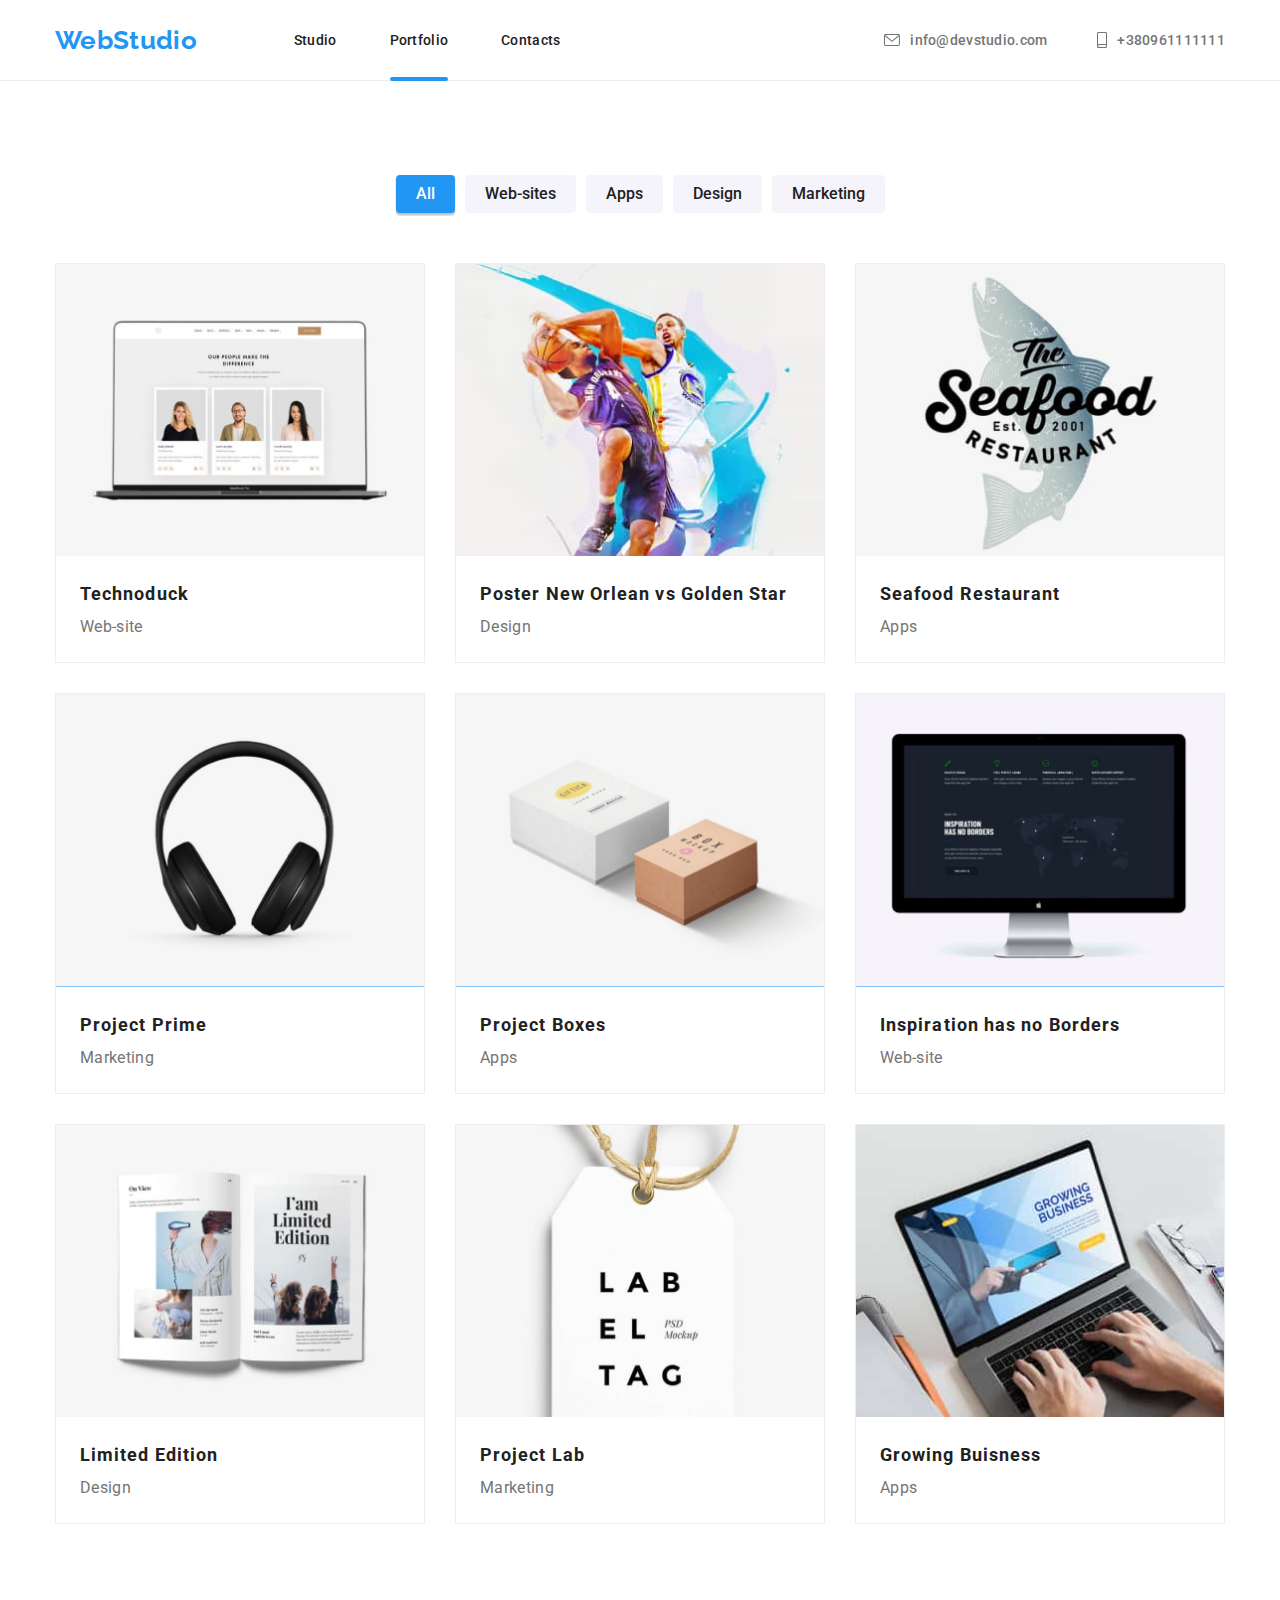
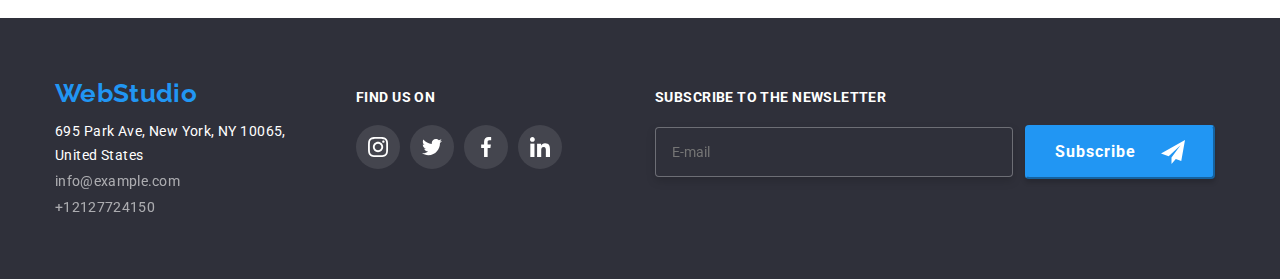
==== commit 481cc8f3: "BEM & Sass" ====
--- a/portfolio.html
+++ b/portfolio.html
@@ -15,15 +15,15 @@
       href="https://fonts.googleapis.com/css2?family=Raleway:wght@700&family=Roboto:wght@400;500;700;900&display=swap"
       rel="stylesheet"/>
     <!-- Link to personal css style sheet -->
-    <link rel="stylesheet" href="./css/styles.css" />
+    <link rel="stylesheet" href="./css/main.min.css" />
   </head>
 
   <body>
     <!-- HEADER -->
     <header class="header">
-      <div class="container header-container">
-        <nav class="header-nav">
-          <a class="logo header-logo" href="./index.html">WebStudio</a>
+      <div class="container header__container">
+        <nav class="header__nav">
+          <a class="logo header__logo" href="./index.html">WebStudio</a>
           <!-- Header Nav -->
             <ul class="header-nav__list">
               <li class="header-nav__item">
@@ -42,7 +42,7 @@
           <ul class="header-contacts__list">
             <li class="header-contacts__item">
               <a href="mailto:info@devstudio.com" class="header-contacts__link">
-                <svg class="link-icon" width="16" height="12">
+                <svg class="link__icon" width="16" height="12">
                   <use href="./images/sprite.svg#icon-envelope"></use>
                 </svg>
                 info@devstudio.com
@@ -50,7 +50,7 @@
             </li>
             <li class="header-contacts__item">
               <a href="tel:+380961111111" class="header-contacts__link">
-                <svg class="link-icon" width="10" height="16">
+                <svg class="link__icon" width="10" height="16">
                   <use href="./images/sprite.svg#icon-smartphone"></use>
                 </svg>
                 +380961111111
@@ -62,7 +62,7 @@
 
    
     <main>
-      <section class="section portfolio-button-section">
+      <section class="section portfolio-button__section">
         <div class="container">
           <!-- Filters Section -->
           <ul class="portfolio-button__list">
@@ -234,11 +234,11 @@
       </section>
     </main>
     <!-- FOOTER -->
-    <footer class="footer-section">
-      <div class="container footer-container">
+    <footer class="footer__section">
+      <div class="container footer__container">
         <!-- FOOTER LOGO, CONTACTS & ADDRESS -->
-        <div class="footer-container-left">
-          <a class="logo footer-logo" href="./index.html">WebStudio</a>
+        <div class="footer-container__left">
+          <a class="logo footer__logo" href="./index.html">WebStudio</a>
           <address>
             <ul class="footer-contacts__list">
               <li class="footer-contacts__item">
@@ -258,7 +258,7 @@
           </address>
         </div>        
         <!-- FOOTER SOCIAL LINKS -->
-        <div class="footer-container-middle">
+        <div class="footer-container__middle">
           <h3 class="footer-socials__title">FIND US ON</h3>
           <ul class="footer-socials__list">
             <li class="footer-socials__item">
@@ -292,16 +292,16 @@
           </ul>
         </div>
         <!-- FOOTER SUBSCRIBE FORM -->
-        <div class="footer-container-right">
-          <p class="footer-subscribe-form__title">SUBSCRIBE TO THE NEWSLETTER</p>
-          <form class="footer-subscribe-form" name="newsletter_signup_form" 
+        <div class="footer-container__right">
+          <p class="footer-form__title">SUBSCRIBE TO THE NEWSLETTER</p>
+          <form class="footer__form" name="newsletter_signup_form" 
           autocomplete="on" novalidate>
             <label>
-              <input type="text" class="footer-subscribe__input"  
+              <input type="text" class="footer-form__input"  
                 name="email" placeholder="E-mail"/> 
             </label>
-            <button class="footer-subscribe__button" type="submit">Subscribe
-              <svg class="footer-subscribe__icon" width="24" height="24">
+            <button class="footer-form__button" type="submit">Subscribe
+              <svg class="footer-form__icon" width="24" height="24">
                 <use href="./images/sprite.svg#icon-send"></use>
               </svg>
             </button>
--- a/css/main.min.css
+++ b/css/main.min.css
@@ -0,0 +1 @@
+.hero__title{font-weight:900;font-size:44px;line-height:1.3636363636;text-align:center;letter-spacing:.06em;text-transform:uppercase;color:#fff;margin-bottom:30px}.benefits__title{position:absolute;width:1px;height:1px;margin:-1px;border:0;padding:0;white-space:nowrap;-webkit-clip-path:inset(100%);clip-path:inset(100%);clip:rect(0 0 0 0);overflow:hidden}.benefits__list{display:flex}.benefits__item{width:270px;display:flex;flex-direction:column;display:flex}.benefits__item:not(:last-child){margin-right:30px}.benefits-item__title{font-weight:700;font-size:14px;line-height:1.1428571429;text-transform:uppercase;margin-bottom:10px;margin-top:30px}.benefits__summary{line-height:1.7142857143;color:#212121;font-size:14px;letter-spacing:.03em}.what-we-do__section{padding-bottom:94px}.what-we-do__title{font-weight:700;font-size:36px;line-height:1.1666666667;text-align:center;padding-bottom:50px}.what-we-do__list{display:flex}.what-we-do__item:not(:last-child){margin-right:30px}.what-we-do__item{position:relative}.what-we-do__img-text{font-family:"Roboto";font-style:normal;font-weight:700;font-size:14px;line-height:16px;text-align:center;letter-spacing:.03em;text-transform:uppercase;color:#fff;position:absolute;bottom:0;background-color:rgba(47,48,58,.8);width:100%;height:70px;justify-content:center;align-items:center;display:flex}.our-team__section{background-color:#f5f4fa}.our-team__title{font-weight:700;font-size:36px;line-height:1.1666666667;text-align:center;padding-bottom:50px}.our-team__list{display:flex}.our-team__item:not(:last-child){margin-right:30px}.our-team__item{box-shadow:0px 1px 3px rgba(0,0,0,.12),0px 1px 1px rgba(0,0,0,.14),0px 2px 1px rgba(0,0,0,.2);border-radius:0px 0px 4px 4px}.our-team__item-description{background-color:#fff;padding-top:30px;padding-bottom:30px}.our-team__name{font-weight:500;font-size:16px;line-height:1.1875;text-align:center;margin-bottom:10px}.our-team__role{font-size:16px;line-height:1.1875;text-align:center;color:#212121;margin-bottom:16px}.regular-customers__title{font-size:36px;line-height:1.1666666667;text-align:center;letter-spacing:.03em;color:#212121;margin-bottom:50px}.regular-customers__list{display:flex}.regular-customers__item{width:170px}.regular-customers__item:not(:last-child){margin-right:30px}.product-details__title{font-weight:700;font-size:18px;line-height:2;letter-spacing:.06em;color:#212121}.product-details__category{font-size:16px;line-height:1.875;color:#757575}.product-details__list{display:flex;flex-wrap:wrap}.product__description{background-color:#fff;padding:20px 24px}.overlay-container{position:relative;overflow:hidden}.product-details__item{transition:box-shadow 250ms cubic-bezier(0.4, 0, 0.2, 1),transform 250ms cubic-bezier(0.4, 0, 0.2, 1)}.product-details__item:hover{box-shadow:0px 1px 1px rgba(0,0,0,.12),0px 4px 4px rgba(0,0,0,.06),1px 4px 6px rgba(0,0,0,.16);transform:translate(0)}.product-details__item:hover .overlay{transform:translate(0)}.overlay{position:absolute;top:0;left:0;width:100%;height:100%;background-color:#2196f3;opacity:.9;transform:translatey(100%);transition:transform 250ms ease;padding-top:63px;padding-left:24px;padding-right:24px}.overlay-text{display:flex;font-family:"Roboto";font-style:normal;font-weight:400;font-size:18px;line-height:1.5555555556;letter-spacing:.03em;color:#fff}.hero__button{font-weight:700;line-height:1.875;display:block;align-items:center;text-align:center;letter-spacing:.06em;color:#fff;background-color:#2196f3;box-shadow:0px 4px 4px rgba(0,0,0,.15);border-radius:4px;margin:auto;padding:10px 20px;cursor:pointer;border:none;transition:background-color 250ms cubic-bezier(0.4, 0, 0.2, 1),opacity 250ms cubic-bezier(0.4, 0, 0.2, 1)}.hero__button:hover,.hero__button:focus{background-color:#188ce8;opacity:1}.modal__close-button{float:right;background-color:#fff;border:1px solid rgba(0,0,0,.1);border-radius:50%;padding:5px 7px 4px;cursor:pointer;transition:fill 250ms cubic-bezier(0.4, 0, 0.2, 1),border-color 250ms cubic-bezier(0.4, 0, 0.2, 1)}.modal__close-button:focus,.modal__close-button:hover{fill:#2196f3;border-color:#2196f3}.modal-form__button{letter-spacing:.06em;background-color:#2196f3;border-color:#2196f3;box-shadow:0px 4px 4px rgba(0,0,0,.15);border-radius:4px;color:#fff;display:block;margin:0 auto;padding:10px 80px;transition:background-color 250ms cubic-bezier(0.4, 0, 0.2, 1),opacity 250ms cubic-bezier(0.4, 0, 0.2, 1)}.modal-form__button:hover,.modal-form__button:focus{background-color:#188ce8;opacity:1}.portfolio-button__list{display:flex;justify-content:center;margin-bottom:50px}.portfolio-button__item:not(:last-child){margin-right:10px}.portfolio-filter{font-family:"Roboto";font-weight:500;font-size:16px;line-height:1.625;text-align:center;color:#212121;background-color:#f5f4fa;border-radius:4px;border:none;display:block;padding:6px 20px;cursor:pointer;transition:color 250ms cubic-bezier(0.4, 0, 0.2, 1),backgound-color 250ms cubic-bezier(0.4, 0, 0.2, 1),box-shadow 250ms cubic-bezier(0.4, 0, 0.2, 1)}.portfolio-filter:hover,.portfolio-filter:focus{color:#fff;background-color:#2196f3;box-shadow:0px 3px 1px rgba(0,0,0,.1),0px 1px 2px rgba(0,0,0,.388),0px 2px 2px rgba(0,0,0,.12)}.current-filter{background-color:#2196f3;box-shadow:0px 3px 1px rgba(0,0,0,.1),0px 1px 2px rgba(0,0,0,.08),0px 2px 2px rgba(0,0,0,.12);border-radius:4px;color:#fff}.footer__section{background-color:#2f303a;padding:60px 0;display:flex}.footer__container{display:flex;align-items:baseline}.footer-contacts__link-address{font-family:"Roboto";font-style:normal;font-weight:400;font-size:14px;line-height:1.7142857143;letter-spacing:.03em;width:231px;color:#fff;transition:color 250ms cubic-bezier(0.4, 0, 0.2, 1)}.footer-contacts__link-address:hover,.footer-contacts__link-address:focus{color:#2196f3}.footer-contacts__link{font-family:"Roboto";font-style:normal;font-weight:400;font-size:14px;line-height:1.7142857143;color:#fff;opacity:.6;transition:color 250ms cubic-bezier(0.4, 0, 0.2, 1)}.footer-contacts__item{display:flex;fill:currentColor}.footer-contacts__item:not(:last-child){margin-bottom:2px}.footer-contacts__link:hover,.footer-contacts__link:focus{color:#2196f3}.footer-container__left{margin-right:70px}.modal-form__title{margin-top:40px;margin-bottom:12px;font-weight:700;font-size:20px;line-height:23px;letter-spacing:.03em;color:#212121}.modal-form__label{display:flex;flex-direction:column;justify-content:center;position:relative;color:#212121}.modal-form__label:not(:last-child){margin-bottom:10px}.modal-form__field{width:448px;height:40px;border:1px solid rgba(33,33,33,.2);border-radius:4px;color:#212121;transition:border-color 250ms cubic-bezier(0.4, 0, 0.2, 1);cursor:pointer;padding-left:42px;outline:none}.modal-form__field:hover,.modal-form__field:focus{border-color:#2196f3}.modal__icon{position:absolute;top:50%;margin-left:12px;fill:#000}.modal-form__label:hover .modal__icon,.modal-form__label:focus .modal__icon{fill:#2196f3}.modal-form__comments{font-family:"Roboto";font-style:normal;font-weight:400;font-size:14px;line-height:1.1428571429;letter-spacing:.01em;width:448px;padding-top:12px;padding-left:16px;border:1px solid rgba(33,33,33,.2);border-radius:4px;margin-bottom:20px;resize:none;color:#212121;cursor:pointer;display:flex;outline:none;transition:border-color 250ms cubic-bezier(0.4, 0, 0.2, 1)}.modal-form__comments:hover,.modal-form__comments:focus{border-color:#2196f3}.modal-form ::-moz-placeholder{font-family:"Roboto";font-style:normal;font-weight:400;font-size:12px;line-height:14px;letter-spacing:.01em;color:rgba(117,117,117,.5)}.modal-form :-ms-input-placeholder{font-family:"Roboto";font-style:normal;font-weight:400;font-size:12px;line-height:14px;letter-spacing:.01em;color:rgba(117,117,117,.5)}.modal-form ::placeholder{font-family:"Roboto";font-style:normal;font-weight:400;font-size:12px;line-height:14px;letter-spacing:.01em;color:rgba(117,117,117,.5)}.modal-form__checkbox-label{font-family:"Roboto";font-style:normal;font-weight:400;font-size:14px;line-height:1.7142857143;letter-spacing:.03em;color:#757575;position:relative;display:flex;flex-direction:row-reverse;margin-bottom:11px;padding-right:40px;padding-left:10px}.modal__check{position:absolute;top:19%;margin-left:2px}.modal-form__checkbox{opacity:0}.modal__checkbox{border:2px solid #000;border-radius:4px;width:16px;height:15px;margin-top:5px;padding-right:12px;transition:border 250ms cubic-bezier(0.4, 0, 0.2, 1);cursor:pointer}.modal-form__checkbox:checked+.modal__checkbox{border:none;background-color:#2196f3}.terms-conditions__link{font-family:"Roboto";font-style:normal;font-weight:400;font-size:14px;line-height:1.7142857143;letter-spacing:.03em}.modal-form__field:not(:-moz-placeholder-shown){border-color:#2196f3}.modal-form__field:not(:-ms-input-placeholder){border-color:#2196f3}.modal-form__field:not(:placeholder-shown){border-color:#2196f3}.modal-form__comments:not(:-moz-placeholder-shown){border-color:#2196f3}.modal-form__comments:not(:-ms-input-placeholder){border-color:#2196f3}.modal-form__comments:not(:placeholder-shown){border-color:#2196f3}.footer-form__title{margin-bottom:20px;font-family:"Roboto";font-style:normal;font-weight:700;font-size:14px;line-height:1.1428571429;letter-spacing:.03em;text-transform:uppercase;color:#fff;display:flex;align-items:baseline}.footer__form{display:flex;align-items:baseline}.footer-form__input{width:358px;height:50px;margin-right:12px;background-color:#2f303a;outline:none}.footer-form__input:-moz-placeholder-shown:hover, .footer-form__input:-moz-placeholder-shown:focus{border-color:#fff}.footer-form__input:-ms-input-placeholder:hover, .footer-form__input:-ms-input-placeholder:focus{border-color:#fff}.footer-form__input:placeholder-shown:hover,.footer-form__input:placeholder-shown:focus{border-color:#fff}.footer-form__input:-moz-placeholder-shown{border:1px solid rgba(255,255,255,.3);filter:drop-shadow(0px 4px 4px rgba(0, 0, 0, 0.15));border-radius:4px;-moz-transition:border-color 250ms cubic-bezier(0.4, 0, 0.2, 1);transition:border-color 250ms cubic-bezier(0.4, 0, 0.2, 1);cursor:pointer}.footer-form__input:-ms-input-placeholder{border:1px solid rgba(255,255,255,.3);filter:drop-shadow(0px 4px 4px rgba(0, 0, 0, 0.15));border-radius:4px;-ms-transition:border-color 250ms cubic-bezier(0.4, 0, 0.2, 1);transition:border-color 250ms cubic-bezier(0.4, 0, 0.2, 1);cursor:pointer}.footer-form__input:placeholder-shown{border:1px solid rgba(255,255,255,.3);filter:drop-shadow(0px 4px 4px rgba(0, 0, 0, 0.15));border-radius:4px;transition:border-color 250ms cubic-bezier(0.4, 0, 0.2, 1);cursor:pointer}.footer-form__input:not(:-moz-placeholder-shown){border:2px solid #2196f3;box-shadow:0px 4px 4px rgba(0,0,0,.15);border-radius:4px}.footer-form__input:not(:-ms-input-placeholder){border:2px solid #2196f3;box-shadow:0px 4px 4px rgba(0,0,0,.15);border-radius:4px}.footer-form__input:not(:placeholder-shown){border:2px solid #2196f3;box-shadow:0px 4px 4px rgba(0,0,0,.15);border-radius:4px}.footer__form::-moz-placeholder{color:rgba(255,255,255,.6)}.footer__form:-ms-input-placeholder{color:rgba(255,255,255,.6)}.footer__form::placeholder{color:rgba(255,255,255,.6)}.footer-form__input,textarea{font-family:"Roboto";font-style:normal;font-weight:400;font-size:14px;line-height:1.7142857143;padding-left:16px;color:#fff}.footer-form__button{font-family:"Roboto";font-style:normal;font-weight:700;font-size:16px;line-height:1.875;text-align:center;letter-spacing:.06em;color:#fff;background-color:#2196f3;border-color:#2196f3;box-shadow:0px 4px 4px rgba(0,0,0,.15);border-radius:4px;display:flex;align-items:center;padding:10px 28px;transition:background-color 250ms cubic-bezier(0.4, 0, 0.2, 1),opacity 250ms cubic-bezier(0.4, 0, 0.2, 1);cursor:pointer}.footer-form__button:hover,.footer-form__button:focus{background-color:#188ce8;opacity:1}.footer-form__icon{margin-left:25px}.header{border-bottom:1px solid #ececec}.header__container{display:flex}.header__logo{margin-right:97px}.current-page{position:relative;color:#2196f3;text-decoration:none;padding:32px 0}.current-page::after{position:absolute;content:"";width:100%;height:4px;bottom:-1px;left:0;background-color:#2196f3;border-radius:2px}.header-contacts__list{display:flex;align-items:center;margin-left:auto}.header-contacts__link{font-family:"Roboto";font-style:normal;font-weight:500;font-size:14px;line-height:1.1428571429;letter-spacing:.02em;padding:32px 0;display:flex;align-items:center;color:#757575;transition:color 250ms cubic-bezier(0.4, 0, 0.2, 1)}.header-contacts__link:hover,.header-contacts__link:focus{color:#2196f3}.header-contacts__item:not(:last-child){margin-right:50px}.link__icon{margin-right:10px;fill:currentColor}img{display:block;max-width:100%;height:auto}.hero__section{background-color:#2f303a;padding:200px 0;background-image:linear-gradient(rgba(47, 48, 58, 0.4), rgba(47, 48, 58, 0.4)),url(../images/r-hero-background-image.jpg);background-repeat:no-repeat;background-position:center;background-size:cover}.benefits-item__icon-container{padding:25px 100px;background-color:#f5f4fa;border:#f5f4fa;border-radius:4px}.benefits__icon{fill:currentColor}.our-team__image{display:block}.socials__list{display:flex;justify-content:center}.socials__item:not(:last-child){margin-right:10px}.socials__link{width:44px;height:44px;background-color:#fff;color:#afb1b8;display:flex;align-items:center;justify-content:center;border-radius:50%;transition:background-color 250ms cubic-bezier(0.4, 0, 0.2, 1),color 250ms cubic-bezier(0.4, 0, 0.2, 1)}.socials__link:hover,.socials__link:focus{background-color:#2196f3;color:#fff}.socials__icon{fill:currentColor}.regular-customers__logo{fill:currentColor}.regular-customers__img{display:flex;justify-content:center;align-items:center;width:170px;height:92px;border:1px solid;border-color:#afb1b8;border-radius:4px;color:#afb1b8;transition:border-color 250ms cubic-bezier(0.4, 0, 0.2, 1),color 250ms cubic-bezier(0.4, 0, 0.2, 1)}.regular-customers__img:hover,.regular-customers__img:focus{border-color:#2196f3;color:#2196f3}.footer-container__middle{display:flex;flex-direction:column;margin-right:93px}.footer-socials__title{font-family:"Roboto";font-style:normal;font-weight:700;font-size:14px;line-height:16px;letter-spacing:.03em;text-transform:uppercase;color:#fff;margin-bottom:20px}.footer-socials__list{display:flex;justify-content:center}.footer-socials__item:not(:last-child){margin-right:10px}.footer-socials__link{width:44px;height:44px;background-color:rgba(255,255,255,.1);fill:#fff;display:flex;align-items:center;justify-content:center;border-radius:50%;transition:background-color 250ms cubic-bezier(0.4, 0, 0.2, 1),color 250ms cubic-bezier(0.4, 0, 0.2, 1)}.footer-socials__link:hover,.footer-socials__link:focus{background-color:#2196f3;color:#212121}.product-details__item{max-width:370px;border:1px solid #eee;cursor:pointer}.product-details__item:not(:nth-child(3n+3)){margin-right:30px}.product-details__item:nth-child(-n+6){margin-bottom:30px}.logo{font-family:"Raleway";font-style:normal;font-weight:700;font-size:26px;line-height:1.1923076923;color:#2196f3}.footer__logo{margin-bottom:10px;display:block}.modal__backdrop{position:fixed;top:0;left:0;width:100%;height:100%;visibility:visible;opacity:1;background-color:rgba(0,0,0,.2);transition:opacity 250ms cubic-bezier(0.4, 0, 0.2, 1);visibility:250ms cubic-bezier(0.4, 0, 0.2, 1)}.modal__window{position:absolute;width:528px;min-height:581px;background-color:#fff;box-shadow:0px 1px 3px rgba(0,0,0,.12),0px 1px 1px rgba(0,0,0,.14),0px 2px 1px rgba(0,0,0,.2);border-radius:4px;top:50%;left:50%;transform:translate(-50%, -50%);padding:8px;padding-left:40px}.is-hidden{opacity:0;visibility:hidden;pointer-events:none}.header__nav{display:flex;align-items:center}.header-nav__list{display:flex}.header-nav__item:not(:last-child){margin-right:53px}.header-nav__link{font-family:"Roboto";font-style:normal;position:relative;font-weight:500;font-size:14px;line-height:1.1428571429;letter-spacing:.02em;display:block;padding:32px 0;color:#212121;transition:color 250ms cubic-bezier(0.4, 0, 0.2, 1)}.header-nav__link:hover,.header-nav__link:focus{color:#2196f3}.header-nav__link:hover::after,.header-nav__link:focus::after{position:absolute;content:"";width:100%;height:4px;bottom:-1px;left:0;background-color:#2196f3;border-radius:2px}*{box-sizing:border-box;padding:0;margin:0}body{font-family:"Roboto";font-style:normal;font-weight:400;letter-spacing:.02em;color:#212121;background-color:#fff;cursor:default}a{text-decoration:none}ul{list-style-type:none}.container{width:1200px;margin:0 auto;padding-right:15px;padding-left:15px}.section{padding-top:94px;padding-bottom:94px}/*# sourceMappingURL=main.min.css.map */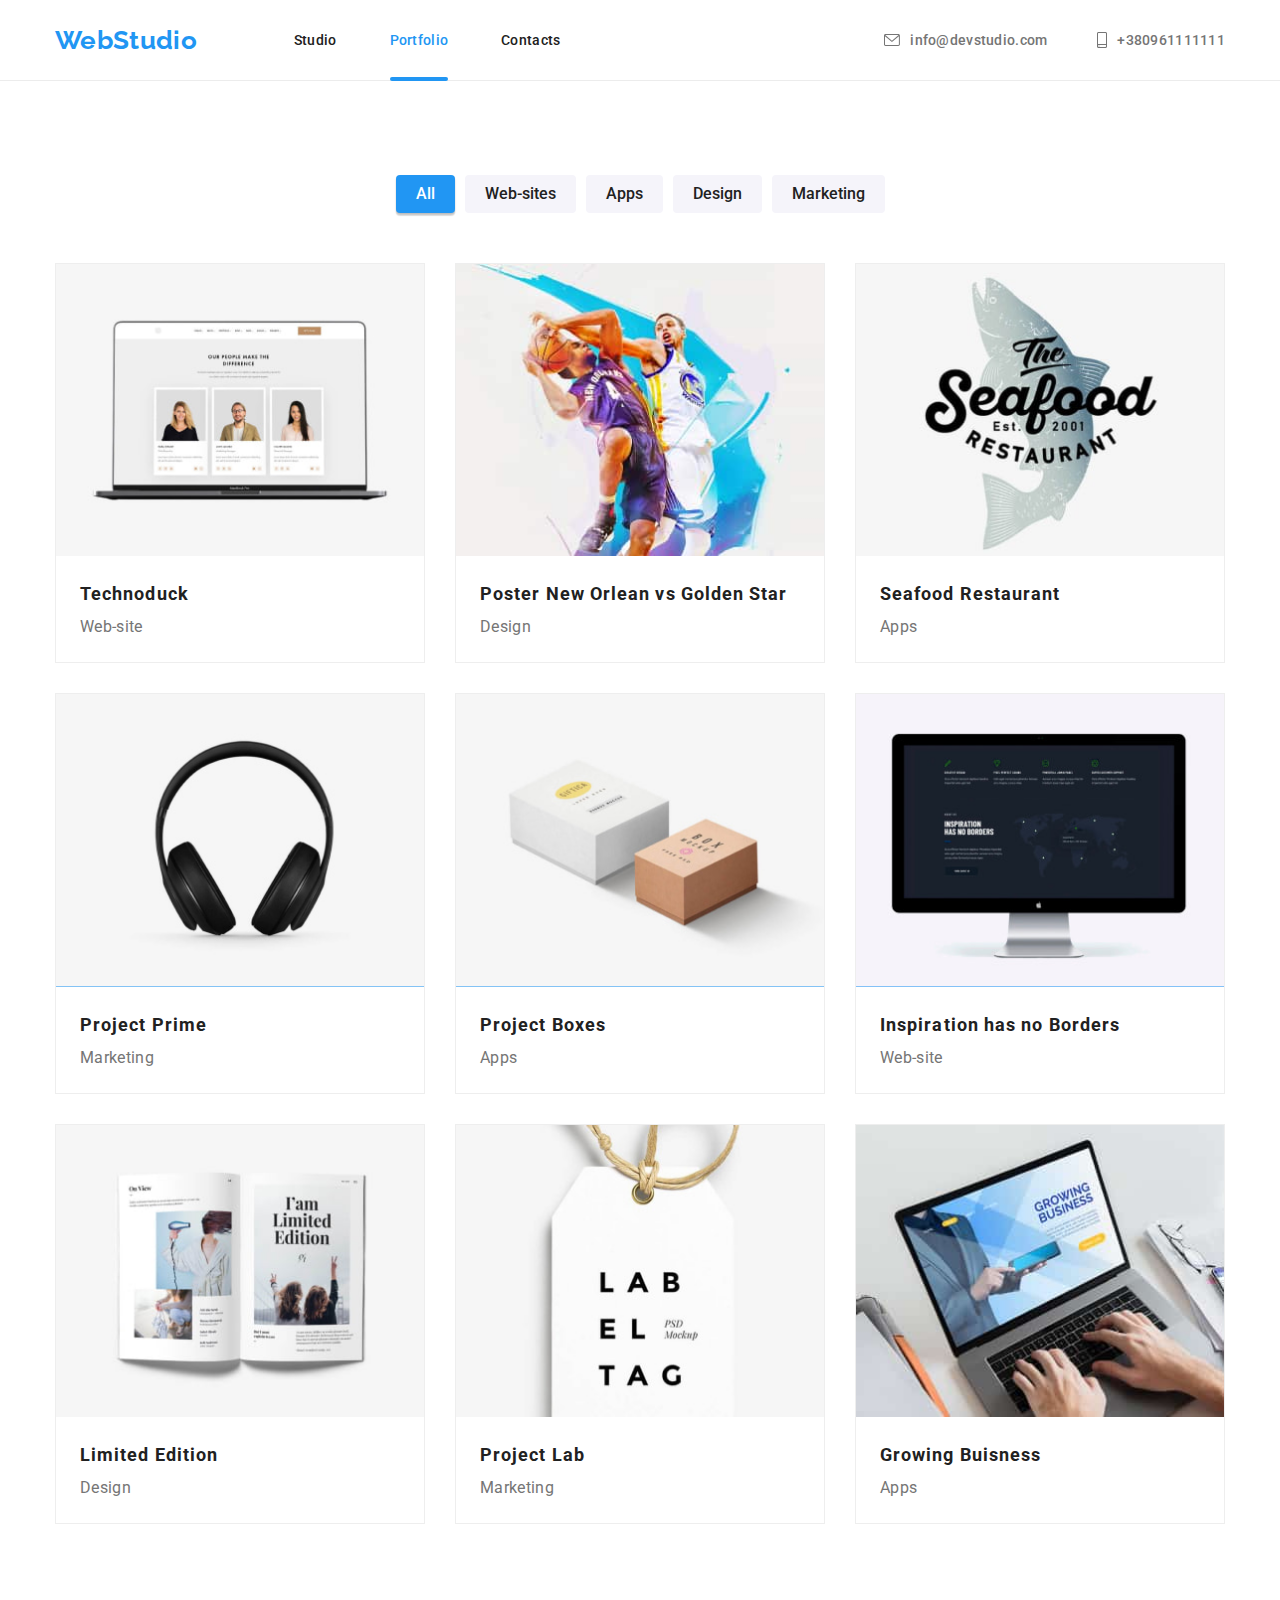
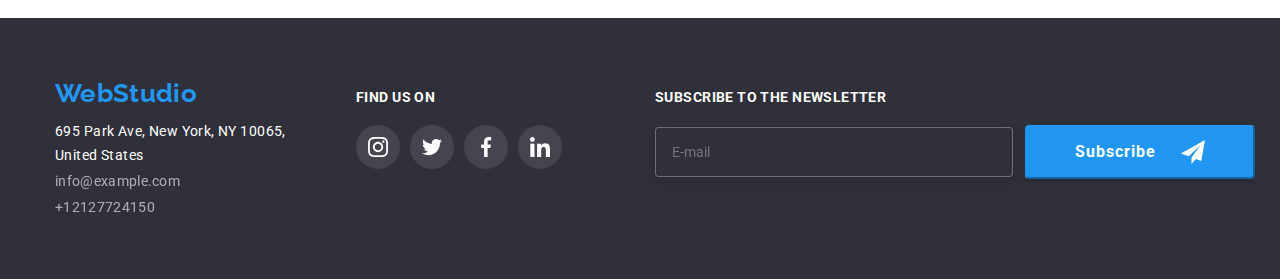
==== commit 62de60df: "BEM & Sass" ====
--- a/portfolio.html
+++ b/portfolio.html
@@ -25,32 +25,32 @@
         <nav class="header__nav">
           <a class="logo header__logo" href="./index.html">WebStudio</a>
           <!-- Header Nav -->
-            <ul class="header-nav__list">
-              <li class="header-nav__item">
-                <a class="header-nav__link" href="./index.html"title="Studio">Studio</a>
-              </li class="header-nav__item">
-              <li class="header-nav__item">
-                <a class="header-nav__link  current-page" href="./portfolio.html" title="Portfolio">Portfolio</a>
-              </li>
-              <li class="header-nav__item">
-                <a class="header-nav__link" href="#">Contacts</a>
+            <ul class="header__navList">
+              <li class="header__navItem">
+                <a class="header__navLink" href="./index.html"title="Studio">Studio</a>
+              </li class="header__navItem">
+              <li class="header__navItem">
+                <a class="header__navLink  header__navCurrentPage" href="./portfolio.html" title="Portfolio">Portfolio</a>
+              </li>
+              <li class="header__navItem">
+                <a class="header__navLink" href="#">Contacts</a>
               </li>
             </ul>  
           </nav>
 
           <!-- Header Contact Details -->
-          <ul class="header-contacts__list">
-            <li class="header-contacts__item">
-              <a href="mailto:info@devstudio.com" class="header-contacts__link">
-                <svg class="link__icon" width="16" height="12">
+          <ul class="header__contactsList">
+            <li class="header__contactsItem">
+              <a href="mailto:info@devstudio.com" class="header__contactsLink">
+                <svg class="header__contactsIcon" width="16" height="12">
                   <use href="./images/sprite.svg#icon-envelope"></use>
                 </svg>
                 info@devstudio.com
               </a>
             </li>
-            <li class="header-contacts__item">
-              <a href="tel:+380961111111" class="header-contacts__link">
-                <svg class="link__icon" width="10" height="16">
+            <li class="header__contactsItem">
+              <a href="tel:+380961111111" class="header__contactsLink">
+                <svg class="header__contactsIcon" width="10" height="16">
                   <use href="./images/sprite.svg#icon-smartphone"></use>
                 </svg>
                 +380961111111
@@ -73,160 +73,160 @@
             <li class="portfolio-button__item"><button class="portfolio-filter" type="button">Marketing</button></li>
           </ul>
           <!-- PRODUCT CATALOG -->
-          <ul class="product-details__list">
-            <li class="product-details__item">
-              <div class="overlay-container">
-                  <img class="overlay-img"
+          <ul class="product__detailsList">
+            <li class="product__detailsItem">
+              <div class="overlay__container">
+                  <img class="overlay__img"
                     src="./images/h-product-img-one.jpg"
                     alt="Image of open laptop"
                     width="370"
                   />
-                  <div class="overlay">
-                  <p class="overlay-text">Technoduck is a state-of-the-art coronavirus distribution platform. 
+                <div class="overlay">
+                  <p class="overlay__text">Technoduck is a state-of-the-art coronavirus distribution platform. 
                     Companies use this platform for digital espionage and 
                     attacks on competitors' secure servers.
                   </p>
                 </div>
               </div>
               <div class="product__description">
-                <h3 class="product-details__title">Technoduck</h3>
-                <p class="product-details__category">Web-site</p>
-              </div>
-            </li>
-            <li class="product-details__item">
-              <div class="overlay-container">
+                <h3 class="product__detailsTitle">Technoduck</h3>
+                <p class="product__detailsCategory">Web-site</p>
+              </div>
+            </li>
+            <li class="product__detailsItem">
+              <div class="overlay__container">
                 <img
                   src="./images/i-product-img-two.jpg"
                   alt="Image of two basketball players"
                   width="370"
                 />
                 <div class="overlay">
-                  <p class="overlay-text">COMING SOON
-                  </p>
-                </div>
-              </div>
-              <div class="product__description">
-                <h3 class="product-details__title">Poster New Orlean vs Golden Star</h3>
-                <p class="product-details__category">Design</p>
-              </div>
-            </li>
-            <li class="product-details__item">
-              <div class="overlay-container">
+                  <p class="overlay__text">COMING SOON
+                  </p>
+                </div>
+              </div>
+              <div class="product__description">
+                <h3 class="product__detailsTitle">Poster New Orlean vs Golden Star</h3>
+                <p class="product__detailsCategory">Design</p>
+              </div>
+            </li>
+            <li class="product__detailsItem">
+              <div class="overlay__container">
                 <img
                   src="./images/j-product-img-three.jpg"
                   alt="Image of seafood restaraunt logo"
                   width="370"
                 />
                 <div class="overlay">
-                  <p class="overlay-text">COMING SOON
-                  </p>
-                </div>
-              </div>
-              <div class="product__description">
-                <h3 class="product-details__title">Seafood Restaurant</h3>
-                <p class="product-details__category">Apps</p>
-              </div>
-            </li>
-            <li class="product-details__item">
-              <div class="overlay-container">
+                  <p class="overlay__text">COMING SOON
+                  </p>
+                </div>
+              </div>
+              <div class="product__description">
+                <h3 class="product__detailsTitle">Seafood Restaurant</h3>
+                <p class="product__detailsCategory">Apps</p>
+              </div>
+            </li>
+            <li class="product__detailsItem">
+              <div class="overlay__container">
                 <img
                   src="./images/k-product-img-four.jpg"
                   alt="Image of headphones"
                   width="370"
                   />
                 <div class="overlay">
-                  <p class="overlay-text">COMING SOON
-                  </p>
-                </div>
-              </div>
-              <div class="product__description">
-                <h3 class="product-details__title">Project Prime</h3>
-                <p class="product-details__category">Marketing</p>
-              </div>
-            </li>
-            <li class="product-details__item">
-              <div class="overlay-container">
+                  <p class="overlay__text">COMING SOON
+                  </p>
+                </div>
+              </div>
+              <div class="product__description">
+                <h3 class="product__detailsTitle">Project Prime</h3>
+                <p class="product__detailsCategory">Marketing</p>
+              </div>
+            </li>
+            <li class="product__detailsItem">
+              <div class="overlay__container">
                 <img
                   src="./images/l-product-img-five.jpg"
                   alt="Image of product boxes"
                   width="370"
                 />
                 <div class="overlay">
-                  <p class="overlay-text">COMING SOON
-                  </p>
-                </div>
-              </div>
-              <div class="product__description">
-                <h3 class="product-details__title">Project Boxes</h3>
-                <p class="product-details__category">Apps</p>
-              </div>
-            </li>
-            <li class="product-details__item">
-              <div class="overlay-container">
+                  <p class="overlay__text">COMING SOON
+                  </p>
+                </div>
+              </div>
+              <div class="product__description">
+                <h3 class="product__detailsTitle">Project Boxes</h3>
+                <p class="product__detailsCategory">Apps</p>
+              </div>
+            </li>
+            <li class="product__detailsItem">
+              <div class="overlay__container">
                 <img
                   src="./images/m-product-img-six.jpg"
                   alt="Image of iMac"
                   width="370"
                 />
                 <div class="overlay">
-                  <p class="overlay-text">COMING SOON
-                  </p>
-                </div>
-              </div>
-              <div class="product__description">
-                <h3 class="product-details__title">Inspiration has no Borders</h3>
-                <p class="product-details__category">Web-site</p>
-              </div>
-            </li>
-            <li class="product-details__item">
-              <div class="overlay-container">
+                  <p class="overlay__text">COMING SOON
+                  </p>
+                </div>
+              </div>
+              <div class="product__description">
+                <h3 class="product__detailsTitle">Inspiration has no Borders</h3>
+                <p class="product__detailsCategory">Web-site</p>
+              </div>
+            </li>
+            <li class="product__detailsItem">
+              <div class="overlay__container">
                 <img
                   src="./images/n-product-img-seven.jpg"
                   alt="Image of open book"
                   width="370"
                 />
                 <div class="overlay">
-                  <p class="overlay-text">COMING SOON
-                  </p>
-                </div>
-              </div>
-              <div class="product__description">
-                <h3 class="product-details__title">Limited Edition</h3>
-                <p class="product-details__category">Design</p>
-              </div>
-            </li>
-            <li class="product-details__item">
-              <div class="overlay-container">
+                  <p class="overlay__text">COMING SOON
+                  </p>
+                </div>
+              </div>
+              <div class="product__description">
+                <h3 class="product__detailsTitle">Limited Edition</h3>
+                <p class="product__detailsCategory">Design</p>
+              </div>
+            </li>
+            <li class="product__detailsItem">
+              <div class="overlay__container">
                 <img
                   src="./images/o-product-img-eight.jpg"
                   alt="Image of label tag"
                   width="370"
                 />
                 <div class="overlay">
-                  <p class="overlay-text">COMING SOON
-                  </p>
-                </div>
-              </div>
-              <div class="product__description">
-                <h3 class="product-details__title">Project Lab</h3>
-                <p class="product-details__category">Marketing</p>
-              </div>
-            </li>
-            <li class="product-details__item">
-              <div class="overlay-container">
+                  <p class="overlay__text">COMING SOON
+                  </p>
+                </div>
+              </div>
+              <div class="product__description">
+                <h3 class="product__detailsTitle">Project Lab</h3>
+                <p class="product__detailsCategory">Marketing</p>
+              </div>
+            </li>
+            <li class="product__detailsItem">
+              <div class="overlay__container">
                 <img
                   src="./images/p-product-img-nine.jpg"
                   alt="Image of typing on laptop"
                   width="370"
                 />
                 <div class="overlay">
-                  <p class="overlay-text">COMING SOON
-                  </p>
-                </div>
-              </div>
-              <div class="product__description">
-                <h3 class="product-details__title">Growing Buisness</h3>
-                <p class="product-details__category">Apps</p>
+                  <p class="overlay__text">COMING SOON
+                  </p>
+                </div>
+              </div>
+              <div class="product__description">
+                <h3 class="product__detailsTitle">Growing Buisness</h3>
+                <p class="product__detailsCategory">Apps</p>
               </div>
             </li>
           </ul>
@@ -237,54 +237,53 @@
     <footer class="footer__section">
       <div class="container footer__container">
         <!-- FOOTER LOGO, CONTACTS & ADDRESS -->
-        <div class="footer-container__left">
+        <div class="footer__containerLeft">
           <a class="logo footer__logo" href="./index.html">WebStudio</a>
           <address>
-            <ul class="footer-contacts__list">
-              <li class="footer-contacts__item">
-                <a class="footer-contacts__link-address" href="https://goo.gl/maps/7hkbFZoG83Kui2D87"
+            <ul class="footer__contactsList">
+              <li class="footer__contactsItem">
+                <a class="footer__address" href="https://goo.gl/maps/7hkbFZoG83Kui2D87"
                   target="_blank"
-                  >695 Park Ave, New York, NY 10065, <br />
-                  United States
+                  >695 Park Ave, New York, NY 10065, United States
                 </a>
               </li>
-              <li class="footer-contacts__item">
-                <a class="footer-contacts__link" href="mailto:info@example.com">info@example.com</a>
-              </li>
-              <li class="footer-contacts__item">
-                <a class="footer-contacts__link" href="tel:+12127724150">+12127724150</a>
+              <li class="footer__contactsItem">
+                <a class="footer__contactsLink" href="mailto:info@example.com">info@example.com</a>
+              </li>
+              <li class="footer__contactsItem">
+                <a class="footer__contactsLink" href="tel:+12127724150">+12127724150</a>
               </li>
             </ul>
           </address>
         </div>        
         <!-- FOOTER SOCIAL LINKS -->
-        <div class="footer-container__middle">
-          <h3 class="footer-socials__title">FIND US ON</h3>
-          <ul class="footer-socials__list">
-            <li class="footer-socials__item">
-              <a href="" class="footer-socials__link">
-                <svg class="footer-socials__icon" width="20" height="20">
+        <div class="footer__containerMiddle">
+          <h3 class="footer__socialsTitle">FIND US ON</h3>
+          <ul class="footer__socialsList">
+            <li class="footer__socialsItem">
+              <a href="" class="footer__socialsLink">
+                <svg class="footer__socialsIcon" width="20" height="20">
                   <use href="./images/sprite.svg#icon-instagram"></use>
                 </svg>
               </a>
             </li>
-            <li class="footer-socials__item">
-              <a href="" class="footer-socials__link">
-                <svg class="footer-socials__icon" width="20" height="20">
+            <li class="footer__socialsItem">
+              <a href="" class="footer__socialsLink">
+                <svg class="footer__socialsIcon" width="20" height="20">
                   <use href="./images/sprite.svg#icon-twitter"></use>
                 </svg>
               </a>
             </li>
-            <li class="footer-socials__item">
-              <a href="" class="footer-socials__link">
-                <svg class="footer-socials__icon" width="20" height="20">
+            <li class="footer__socialsItem">
+              <a href="" class="footer__socialsLink">
+                <svg class="footer__socialsIcon" width="20" height="20">
                   <use href="./images/sprite.svg#icon-facebook"></use>
                 </svg>
               </a>
             </li>
-            <li class="footer-socials__item">
-              <a href="" class="footer-socials__link">
-                <svg class="footer-socials__icon" width="20" height="20">
+            <li class="footer__socialsItem">
+              <a href="" class="footer__socialsLink">
+                <svg class="footer__socialsIcon" width="20" height="20">
                   <use href="./images/sprite.svg#icon-linkedin"></use>
                 </svg>
               </a>
@@ -292,16 +291,16 @@
           </ul>
         </div>
         <!-- FOOTER SUBSCRIBE FORM -->
-        <div class="footer-container__right">
-          <p class="footer-form__title">SUBSCRIBE TO THE NEWSLETTER</p>
+        <div class="footer__containerRight">
+          <p class="footer__formTitle">SUBSCRIBE TO THE NEWSLETTER</p>
           <form class="footer__form" name="newsletter_signup_form" 
           autocomplete="on" novalidate>
             <label>
-              <input type="text" class="footer-form__input"  
+              <input type="text" class="footer__formInput"  
                 name="email" placeholder="E-mail"/> 
             </label>
-            <button class="footer-form__button" type="submit">Subscribe
-              <svg class="footer-form__icon" width="24" height="24">
+            <button class="footer__formButton" type="submit">Subscribe
+              <svg class="footer__formButtonIcon" width="24" height="24">
                 <use href="./images/sprite.svg#icon-send"></use>
               </svg>
             </button>
--- a/css/main.min.css
+++ b/css/main.min.css
@@ -1 +1 @@
-.hero__title{font-weight:900;font-size:44px;line-height:1.3636363636;text-align:center;letter-spacing:.06em;text-transform:uppercase;color:#fff;margin-bottom:30px}.benefits__title{position:absolute;width:1px;height:1px;margin:-1px;border:0;padding:0;white-space:nowrap;-webkit-clip-path:inset(100%);clip-path:inset(100%);clip:rect(0 0 0 0);overflow:hidden}.benefits__list{display:flex}.benefits__item{width:270px;display:flex;flex-direction:column;display:flex}.benefits__item:not(:last-child){margin-right:30px}.benefits-item__title{font-weight:700;font-size:14px;line-height:1.1428571429;text-transform:uppercase;margin-bottom:10px;margin-top:30px}.benefits__summary{line-height:1.7142857143;color:#212121;font-size:14px;letter-spacing:.03em}.what-we-do__section{padding-bottom:94px}.what-we-do__title{font-weight:700;font-size:36px;line-height:1.1666666667;text-align:center;padding-bottom:50px}.what-we-do__list{display:flex}.what-we-do__item:not(:last-child){margin-right:30px}.what-we-do__item{position:relative}.what-we-do__img-text{font-family:"Roboto";font-style:normal;font-weight:700;font-size:14px;line-height:16px;text-align:center;letter-spacing:.03em;text-transform:uppercase;color:#fff;position:absolute;bottom:0;background-color:rgba(47,48,58,.8);width:100%;height:70px;justify-content:center;align-items:center;display:flex}.our-team__section{background-color:#f5f4fa}.our-team__title{font-weight:700;font-size:36px;line-height:1.1666666667;text-align:center;padding-bottom:50px}.our-team__list{display:flex}.our-team__item:not(:last-child){margin-right:30px}.our-team__item{box-shadow:0px 1px 3px rgba(0,0,0,.12),0px 1px 1px rgba(0,0,0,.14),0px 2px 1px rgba(0,0,0,.2);border-radius:0px 0px 4px 4px}.our-team__item-description{background-color:#fff;padding-top:30px;padding-bottom:30px}.our-team__name{font-weight:500;font-size:16px;line-height:1.1875;text-align:center;margin-bottom:10px}.our-team__role{font-size:16px;line-height:1.1875;text-align:center;color:#212121;margin-bottom:16px}.regular-customers__title{font-size:36px;line-height:1.1666666667;text-align:center;letter-spacing:.03em;color:#212121;margin-bottom:50px}.regular-customers__list{display:flex}.regular-customers__item{width:170px}.regular-customers__item:not(:last-child){margin-right:30px}.product-details__title{font-weight:700;font-size:18px;line-height:2;letter-spacing:.06em;color:#212121}.product-details__category{font-size:16px;line-height:1.875;color:#757575}.product-details__list{display:flex;flex-wrap:wrap}.product__description{background-color:#fff;padding:20px 24px}.overlay-container{position:relative;overflow:hidden}.product-details__item{transition:box-shadow 250ms cubic-bezier(0.4, 0, 0.2, 1),transform 250ms cubic-bezier(0.4, 0, 0.2, 1)}.product-details__item:hover{box-shadow:0px 1px 1px rgba(0,0,0,.12),0px 4px 4px rgba(0,0,0,.06),1px 4px 6px rgba(0,0,0,.16);transform:translate(0)}.product-details__item:hover .overlay{transform:translate(0)}.overlay{position:absolute;top:0;left:0;width:100%;height:100%;background-color:#2196f3;opacity:.9;transform:translatey(100%);transition:transform 250ms ease;padding-top:63px;padding-left:24px;padding-right:24px}.overlay-text{display:flex;font-family:"Roboto";font-style:normal;font-weight:400;font-size:18px;line-height:1.5555555556;letter-spacing:.03em;color:#fff}.hero__button{font-weight:700;line-height:1.875;display:block;align-items:center;text-align:center;letter-spacing:.06em;color:#fff;background-color:#2196f3;box-shadow:0px 4px 4px rgba(0,0,0,.15);border-radius:4px;margin:auto;padding:10px 20px;cursor:pointer;border:none;transition:background-color 250ms cubic-bezier(0.4, 0, 0.2, 1),opacity 250ms cubic-bezier(0.4, 0, 0.2, 1)}.hero__button:hover,.hero__button:focus{background-color:#188ce8;opacity:1}.modal__close-button{float:right;background-color:#fff;border:1px solid rgba(0,0,0,.1);border-radius:50%;padding:5px 7px 4px;cursor:pointer;transition:fill 250ms cubic-bezier(0.4, 0, 0.2, 1),border-color 250ms cubic-bezier(0.4, 0, 0.2, 1)}.modal__close-button:focus,.modal__close-button:hover{fill:#2196f3;border-color:#2196f3}.modal-form__button{letter-spacing:.06em;background-color:#2196f3;border-color:#2196f3;box-shadow:0px 4px 4px rgba(0,0,0,.15);border-radius:4px;color:#fff;display:block;margin:0 auto;padding:10px 80px;transition:background-color 250ms cubic-bezier(0.4, 0, 0.2, 1),opacity 250ms cubic-bezier(0.4, 0, 0.2, 1)}.modal-form__button:hover,.modal-form__button:focus{background-color:#188ce8;opacity:1}.portfolio-button__list{display:flex;justify-content:center;margin-bottom:50px}.portfolio-button__item:not(:last-child){margin-right:10px}.portfolio-filter{font-family:"Roboto";font-weight:500;font-size:16px;line-height:1.625;text-align:center;color:#212121;background-color:#f5f4fa;border-radius:4px;border:none;display:block;padding:6px 20px;cursor:pointer;transition:color 250ms cubic-bezier(0.4, 0, 0.2, 1),backgound-color 250ms cubic-bezier(0.4, 0, 0.2, 1),box-shadow 250ms cubic-bezier(0.4, 0, 0.2, 1)}.portfolio-filter:hover,.portfolio-filter:focus{color:#fff;background-color:#2196f3;box-shadow:0px 3px 1px rgba(0,0,0,.1),0px 1px 2px rgba(0,0,0,.388),0px 2px 2px rgba(0,0,0,.12)}.current-filter{background-color:#2196f3;box-shadow:0px 3px 1px rgba(0,0,0,.1),0px 1px 2px rgba(0,0,0,.08),0px 2px 2px rgba(0,0,0,.12);border-radius:4px;color:#fff}.footer__section{background-color:#2f303a;padding:60px 0;display:flex}.footer__container{display:flex;align-items:baseline}.footer-contacts__link-address{font-family:"Roboto";font-style:normal;font-weight:400;font-size:14px;line-height:1.7142857143;letter-spacing:.03em;width:231px;color:#fff;transition:color 250ms cubic-bezier(0.4, 0, 0.2, 1)}.footer-contacts__link-address:hover,.footer-contacts__link-address:focus{color:#2196f3}.footer-contacts__link{font-family:"Roboto";font-style:normal;font-weight:400;font-size:14px;line-height:1.7142857143;color:#fff;opacity:.6;transition:color 250ms cubic-bezier(0.4, 0, 0.2, 1)}.footer-contacts__item{display:flex;fill:currentColor}.footer-contacts__item:not(:last-child){margin-bottom:2px}.footer-contacts__link:hover,.footer-contacts__link:focus{color:#2196f3}.footer-container__left{margin-right:70px}.modal-form__title{margin-top:40px;margin-bottom:12px;font-weight:700;font-size:20px;line-height:23px;letter-spacing:.03em;color:#212121}.modal-form__label{display:flex;flex-direction:column;justify-content:center;position:relative;color:#212121}.modal-form__label:not(:last-child){margin-bottom:10px}.modal-form__field{width:448px;height:40px;border:1px solid rgba(33,33,33,.2);border-radius:4px;color:#212121;transition:border-color 250ms cubic-bezier(0.4, 0, 0.2, 1);cursor:pointer;padding-left:42px;outline:none}.modal-form__field:hover,.modal-form__field:focus{border-color:#2196f3}.modal__icon{position:absolute;top:50%;margin-left:12px;fill:#000}.modal-form__label:hover .modal__icon,.modal-form__label:focus .modal__icon{fill:#2196f3}.modal-form__comments{font-family:"Roboto";font-style:normal;font-weight:400;font-size:14px;line-height:1.1428571429;letter-spacing:.01em;width:448px;padding-top:12px;padding-left:16px;border:1px solid rgba(33,33,33,.2);border-radius:4px;margin-bottom:20px;resize:none;color:#212121;cursor:pointer;display:flex;outline:none;transition:border-color 250ms cubic-bezier(0.4, 0, 0.2, 1)}.modal-form__comments:hover,.modal-form__comments:focus{border-color:#2196f3}.modal-form ::-moz-placeholder{font-family:"Roboto";font-style:normal;font-weight:400;font-size:12px;line-height:14px;letter-spacing:.01em;color:rgba(117,117,117,.5)}.modal-form :-ms-input-placeholder{font-family:"Roboto";font-style:normal;font-weight:400;font-size:12px;line-height:14px;letter-spacing:.01em;color:rgba(117,117,117,.5)}.modal-form ::placeholder{font-family:"Roboto";font-style:normal;font-weight:400;font-size:12px;line-height:14px;letter-spacing:.01em;color:rgba(117,117,117,.5)}.modal-form__checkbox-label{font-family:"Roboto";font-style:normal;font-weight:400;font-size:14px;line-height:1.7142857143;letter-spacing:.03em;color:#757575;position:relative;display:flex;flex-direction:row-reverse;margin-bottom:11px;padding-right:40px;padding-left:10px}.modal__check{position:absolute;top:19%;margin-left:2px}.modal-form__checkbox{opacity:0}.modal__checkbox{border:2px solid #000;border-radius:4px;width:16px;height:15px;margin-top:5px;padding-right:12px;transition:border 250ms cubic-bezier(0.4, 0, 0.2, 1);cursor:pointer}.modal-form__checkbox:checked+.modal__checkbox{border:none;background-color:#2196f3}.terms-conditions__link{font-family:"Roboto";font-style:normal;font-weight:400;font-size:14px;line-height:1.7142857143;letter-spacing:.03em}.modal-form__field:not(:-moz-placeholder-shown){border-color:#2196f3}.modal-form__field:not(:-ms-input-placeholder){border-color:#2196f3}.modal-form__field:not(:placeholder-shown){border-color:#2196f3}.modal-form__comments:not(:-moz-placeholder-shown){border-color:#2196f3}.modal-form__comments:not(:-ms-input-placeholder){border-color:#2196f3}.modal-form__comments:not(:placeholder-shown){border-color:#2196f3}.footer-form__title{margin-bottom:20px;font-family:"Roboto";font-style:normal;font-weight:700;font-size:14px;line-height:1.1428571429;letter-spacing:.03em;text-transform:uppercase;color:#fff;display:flex;align-items:baseline}.footer__form{display:flex;align-items:baseline}.footer-form__input{width:358px;height:50px;margin-right:12px;background-color:#2f303a;outline:none}.footer-form__input:-moz-placeholder-shown:hover, .footer-form__input:-moz-placeholder-shown:focus{border-color:#fff}.footer-form__input:-ms-input-placeholder:hover, .footer-form__input:-ms-input-placeholder:focus{border-color:#fff}.footer-form__input:placeholder-shown:hover,.footer-form__input:placeholder-shown:focus{border-color:#fff}.footer-form__input:-moz-placeholder-shown{border:1px solid rgba(255,255,255,.3);filter:drop-shadow(0px 4px 4px rgba(0, 0, 0, 0.15));border-radius:4px;-moz-transition:border-color 250ms cubic-bezier(0.4, 0, 0.2, 1);transition:border-color 250ms cubic-bezier(0.4, 0, 0.2, 1);cursor:pointer}.footer-form__input:-ms-input-placeholder{border:1px solid rgba(255,255,255,.3);filter:drop-shadow(0px 4px 4px rgba(0, 0, 0, 0.15));border-radius:4px;-ms-transition:border-color 250ms cubic-bezier(0.4, 0, 0.2, 1);transition:border-color 250ms cubic-bezier(0.4, 0, 0.2, 1);cursor:pointer}.footer-form__input:placeholder-shown{border:1px solid rgba(255,255,255,.3);filter:drop-shadow(0px 4px 4px rgba(0, 0, 0, 0.15));border-radius:4px;transition:border-color 250ms cubic-bezier(0.4, 0, 0.2, 1);cursor:pointer}.footer-form__input:not(:-moz-placeholder-shown){border:2px solid #2196f3;box-shadow:0px 4px 4px rgba(0,0,0,.15);border-radius:4px}.footer-form__input:not(:-ms-input-placeholder){border:2px solid #2196f3;box-shadow:0px 4px 4px rgba(0,0,0,.15);border-radius:4px}.footer-form__input:not(:placeholder-shown){border:2px solid #2196f3;box-shadow:0px 4px 4px rgba(0,0,0,.15);border-radius:4px}.footer__form::-moz-placeholder{color:rgba(255,255,255,.6)}.footer__form:-ms-input-placeholder{color:rgba(255,255,255,.6)}.footer__form::placeholder{color:rgba(255,255,255,.6)}.footer-form__input,textarea{font-family:"Roboto";font-style:normal;font-weight:400;font-size:14px;line-height:1.7142857143;padding-left:16px;color:#fff}.footer-form__button{font-family:"Roboto";font-style:normal;font-weight:700;font-size:16px;line-height:1.875;text-align:center;letter-spacing:.06em;color:#fff;background-color:#2196f3;border-color:#2196f3;box-shadow:0px 4px 4px rgba(0,0,0,.15);border-radius:4px;display:flex;align-items:center;padding:10px 28px;transition:background-color 250ms cubic-bezier(0.4, 0, 0.2, 1),opacity 250ms cubic-bezier(0.4, 0, 0.2, 1);cursor:pointer}.footer-form__button:hover,.footer-form__button:focus{background-color:#188ce8;opacity:1}.footer-form__icon{margin-left:25px}.header{border-bottom:1px solid #ececec}.header__container{display:flex}.header__logo{margin-right:97px}.current-page{position:relative;color:#2196f3;text-decoration:none;padding:32px 0}.current-page::after{position:absolute;content:"";width:100%;height:4px;bottom:-1px;left:0;background-color:#2196f3;border-radius:2px}.header-contacts__list{display:flex;align-items:center;margin-left:auto}.header-contacts__link{font-family:"Roboto";font-style:normal;font-weight:500;font-size:14px;line-height:1.1428571429;letter-spacing:.02em;padding:32px 0;display:flex;align-items:center;color:#757575;transition:color 250ms cubic-bezier(0.4, 0, 0.2, 1)}.header-contacts__link:hover,.header-contacts__link:focus{color:#2196f3}.header-contacts__item:not(:last-child){margin-right:50px}.link__icon{margin-right:10px;fill:currentColor}img{display:block;max-width:100%;height:auto}.hero__section{background-color:#2f303a;padding:200px 0;background-image:linear-gradient(rgba(47, 48, 58, 0.4), rgba(47, 48, 58, 0.4)),url(../images/r-hero-background-image.jpg);background-repeat:no-repeat;background-position:center;background-size:cover}.benefits-item__icon-container{padding:25px 100px;background-color:#f5f4fa;border:#f5f4fa;border-radius:4px}.benefits__icon{fill:currentColor}.our-team__image{display:block}.socials__list{display:flex;justify-content:center}.socials__item:not(:last-child){margin-right:10px}.socials__link{width:44px;height:44px;background-color:#fff;color:#afb1b8;display:flex;align-items:center;justify-content:center;border-radius:50%;transition:background-color 250ms cubic-bezier(0.4, 0, 0.2, 1),color 250ms cubic-bezier(0.4, 0, 0.2, 1)}.socials__link:hover,.socials__link:focus{background-color:#2196f3;color:#fff}.socials__icon{fill:currentColor}.regular-customers__logo{fill:currentColor}.regular-customers__img{display:flex;justify-content:center;align-items:center;width:170px;height:92px;border:1px solid;border-color:#afb1b8;border-radius:4px;color:#afb1b8;transition:border-color 250ms cubic-bezier(0.4, 0, 0.2, 1),color 250ms cubic-bezier(0.4, 0, 0.2, 1)}.regular-customers__img:hover,.regular-customers__img:focus{border-color:#2196f3;color:#2196f3}.footer-container__middle{display:flex;flex-direction:column;margin-right:93px}.footer-socials__title{font-family:"Roboto";font-style:normal;font-weight:700;font-size:14px;line-height:16px;letter-spacing:.03em;text-transform:uppercase;color:#fff;margin-bottom:20px}.footer-socials__list{display:flex;justify-content:center}.footer-socials__item:not(:last-child){margin-right:10px}.footer-socials__link{width:44px;height:44px;background-color:rgba(255,255,255,.1);fill:#fff;display:flex;align-items:center;justify-content:center;border-radius:50%;transition:background-color 250ms cubic-bezier(0.4, 0, 0.2, 1),color 250ms cubic-bezier(0.4, 0, 0.2, 1)}.footer-socials__link:hover,.footer-socials__link:focus{background-color:#2196f3;color:#212121}.product-details__item{max-width:370px;border:1px solid #eee;cursor:pointer}.product-details__item:not(:nth-child(3n+3)){margin-right:30px}.product-details__item:nth-child(-n+6){margin-bottom:30px}.logo{font-family:"Raleway";font-style:normal;font-weight:700;font-size:26px;line-height:1.1923076923;color:#2196f3}.footer__logo{margin-bottom:10px;display:block}.modal__backdrop{position:fixed;top:0;left:0;width:100%;height:100%;visibility:visible;opacity:1;background-color:rgba(0,0,0,.2);transition:opacity 250ms cubic-bezier(0.4, 0, 0.2, 1);visibility:250ms cubic-bezier(0.4, 0, 0.2, 1)}.modal__window{position:absolute;width:528px;min-height:581px;background-color:#fff;box-shadow:0px 1px 3px rgba(0,0,0,.12),0px 1px 1px rgba(0,0,0,.14),0px 2px 1px rgba(0,0,0,.2);border-radius:4px;top:50%;left:50%;transform:translate(-50%, -50%);padding:8px;padding-left:40px}.is-hidden{opacity:0;visibility:hidden;pointer-events:none}.header__nav{display:flex;align-items:center}.header-nav__list{display:flex}.header-nav__item:not(:last-child){margin-right:53px}.header-nav__link{font-family:"Roboto";font-style:normal;position:relative;font-weight:500;font-size:14px;line-height:1.1428571429;letter-spacing:.02em;display:block;padding:32px 0;color:#212121;transition:color 250ms cubic-bezier(0.4, 0, 0.2, 1)}.header-nav__link:hover,.header-nav__link:focus{color:#2196f3}.header-nav__link:hover::after,.header-nav__link:focus::after{position:absolute;content:"";width:100%;height:4px;bottom:-1px;left:0;background-color:#2196f3;border-radius:2px}*{box-sizing:border-box;padding:0;margin:0}body{font-family:"Roboto";font-style:normal;font-weight:400;letter-spacing:.02em;color:#212121;background-color:#fff;cursor:default}a{text-decoration:none}ul{list-style-type:none}.container{width:1200px;margin:0 auto;padding-right:15px;padding-left:15px}.section{padding-top:94px;padding-bottom:94px}/*# sourceMappingURL=main.min.css.map */+.visually-hidden{position:absolute;width:1px;height:1px;margin:-1px;border:0;padding:0;white-space:nowrap;-webkit-clip-path:inset(100%);clip-path:inset(100%);clip:rect(0 0 0 0);overflow:hidden}.section{padding-top:94px;padding-bottom:94px}.container{width:1200px;margin:0 auto;padding-right:15px;padding-left:15px}*{box-sizing:border-box;padding:0;margin:0}body{font-family:"Roboto";font-style:normal;font-weight:400;letter-spacing:.02em;color:#212121;background-color:#fff;cursor:default}body a{text-decoration:none}body ul{list-style-type:none}.benefits__list{display:flex}.benefits__list .benefits__item{width:270px;display:flex;flex-direction:column;display:flex}.benefits__list .benefits__item:not(:last-child){margin-right:30px}.benefits__list .benefits__itemTitle{font-weight:700;font-size:14px;line-height:1.1428571429;text-transform:uppercase;margin-bottom:10px;margin-top:30px}.benefits__list .benefits__summary{line-height:1.7142857143;color:#757575;font-size:14px;letter-spacing:.03em}.hero__title{font-weight:900;font-size:44px;line-height:1.3636363636;text-align:center;letter-spacing:.06em;text-transform:uppercase;color:#fff;margin-bottom:30px}.our-team__section{background-color:#f5f4fa}.our-team__section .our-team__title{font-weight:700;font-size:36px;line-height:1.1666666667;text-align:center;padding-bottom:50px}.our-team__section .our-team__list{display:flex}.our-team__section .our-team__list .our-team__item:not(:last-child){margin-right:30px}.our-team__section .our-team__list .our-team__item{box-shadow:0px 1px 3px rgba(0,0,0,.12),0px 1px 1px rgba(0,0,0,.14),0px 2px 1px rgba(0,0,0,.2);border-radius:0px 0px 4px 4px}.our-team__section .our-team__list .our-team__itemDescription{background-color:#fff;padding-top:30px;padding-bottom:30px}.our-team__section .our-team__list .our-team__name{font-weight:500;font-size:16px;line-height:1.1875;text-align:center;margin-bottom:10px}.our-team__section .our-team__list .our-team__role{font-size:16px;line-height:1.1875;text-align:center;color:#212121;margin-bottom:16px}.product__detailsList{display:flex;flex-wrap:wrap}.product__detailsList .product__detailsItem{transition:box-shadow 250ms cubic-bezier(0.4, 0, 0.2, 1),transform 250ms cubic-bezier(0.4, 0, 0.2, 1)}.product__detailsList .product__detailsItem:hover{box-shadow:0px 1px 1px rgba(0,0,0,.12),0px 4px 4px rgba(0,0,0,.06),1px 4px 6px rgba(0,0,0,.16);transform:translate(0)}.product__detailsList .product__detailsItem:hover .overlay{transform:translate(0)}.product__detailsList .overlay__container{position:relative;overflow:hidden}.product__detailsList .overlay__container .overlay{position:absolute;top:0;left:0;width:100%;height:100%;background-color:#2196f3;opacity:.9;transform:translatey(100%);transition:transform 250ms ease;padding-top:63px;padding-left:24px;padding-right:24px}.product__detailsList .overlay__container .overlay__text{display:flex;font-family:"Roboto";font-style:normal;font-weight:400;font-size:18px;line-height:1.5555555556;letter-spacing:.03em;color:#fff}.product__detailsList .product__description{background-color:#fff;padding:20px 24px}.product__detailsList .product__description .product__detailsTitle{font-weight:700;font-size:18px;line-height:2;letter-spacing:.06em;color:#212121}.product__detailsList .product__description .product__detailsCategory{font-size:16px;line-height:1.875;color:#757575}.regular-customers__title{font-size:36px;line-height:1.1666666667;text-align:center;letter-spacing:.03em;color:#212121;margin-bottom:50px}.regular-customers__list{display:flex}.regular-customers__list .regular-customers__item{width:170px}.regular-customers__list .regular-customers__item:not(:last-child){margin-right:30px}.what-we-do__section{padding-bottom:94px}.what-we-do__section .what-we-do__title{font-weight:700;font-size:36px;line-height:1.1666666667;text-align:center;padding-bottom:50px}.what-we-do__section .what-we-do__list{display:flex}.what-we-do__section .what-we-do__list .what-we-do__item:not(:last-child){margin-right:30px}.what-we-do__section .what-we-do__list .what-we-do__item{position:relative}.what-we-do__section .what-we-do__list .what-we-do__imgText{font-weight:700;font-size:14px;line-height:16px;text-align:center;letter-spacing:.03em;text-transform:uppercase;color:#fff;position:absolute;bottom:0;background-color:rgba(47,48,58,.8);width:100%;height:70px;justify-content:center;align-items:center;display:flex}.hero__button{font-weight:700;line-height:1.875;display:block;align-items:center;text-align:center;background:#2196f3;border-color:#2196f3;color:#fff;box-shadow:0px 4px 4px rgba(0,0,0,.15);border-radius:4px;letter-spacing:.06em;margin:auto;padding:10px 20px;cursor:pointer;border:none;transition:background-color 250ms cubic-bezier(0.4, 0, 0.2, 1),opacity 250ms cubic-bezier(0.4, 0, 0.2, 1)}.hero__button:hover,.hero__button:focus{background-color:#188ce8;opacity:1}.modal__closeButton{float:right;background-color:#fff;border:1px solid rgba(0,0,0,.1);border-radius:50%;padding:5px 7px 4px;cursor:pointer;transition:fill 250ms cubic-bezier(0.4, 0, 0.2, 1),border-color 250ms cubic-bezier(0.4, 0, 0.2, 1)}.modal__closeButton:focus,.modal__closeButton:hover{fill:#2196f3;border-color:#2196f3}.modal__formButton{background:#2196f3;border-color:#2196f3;color:#fff;box-shadow:0px 4px 4px rgba(0,0,0,.15);border-radius:4px;letter-spacing:.06em;display:block;margin:0 auto;padding:10px 80px;transition:background-color 250ms cubic-bezier(0.4, 0, 0.2, 1),opacity 250ms cubic-bezier(0.4, 0, 0.2, 1)}.modal__formButton:hover,.modal__formButton:focus{background-color:#188ce8;opacity:1}.portfolio-button__list{display:flex;justify-content:center;margin-bottom:50px}.portfolio-button__list .portfolio-button__item:not(:last-child){margin-right:10px}.portfolio-button__list .portfolio-filter{font-weight:500;font-size:16px;line-height:1.625;text-align:center;color:#212121;background-color:#f5f4fa;border-radius:4px;border:none;display:block;padding:6px 20px;cursor:pointer;transition:color 250ms cubic-bezier(0.4, 0, 0.2, 1),backgound-color 250ms cubic-bezier(0.4, 0, 0.2, 1),box-shadow 250ms cubic-bezier(0.4, 0, 0.2, 1)}.portfolio-button__list .portfolio-filter:hover,.portfolio-button__list .portfolio-filter:focus{color:#fff;background-color:#2196f3;box-shadow:0px 3px 1px rgba(0,0,0,.1),0px 1px 2px rgba(0,0,0,.08),0px 2px 2px rgba(0,0,0,.12)}.portfolio-button__list .current-filter{background-color:#2196f3;box-shadow:0px 3px 1px rgba(0,0,0,.1),0px 1px 2px rgba(0,0,0,.08),0px 2px 2px rgba(0,0,0,.12);border-radius:4px;color:#fff}.footer__formButton{font-weight:700;font-size:16px;line-height:1.875;text-align:center;background:#2196f3;border-color:#2196f3;color:#fff;box-shadow:0px 4px 4px rgba(0,0,0,.15);border-radius:4px;letter-spacing:.06em;display:flex;align-items:center;padding:10px 48px;transition:background-color 250ms cubic-bezier(0.4, 0, 0.2, 1),opacity 250ms cubic-bezier(0.4, 0, 0.2, 1);cursor:pointer}.footer__formButton:hover,.footer__formButton:focus{background-color:#188ce8;opacity:1}.footer__section{background-color:#2f303a;padding:60px 0;display:flex}.footer__section .footer__container{display:flex;align-items:baseline}.footer__section .footer__container .footer__address{font-style:normal;font-size:14px;line-height:1.7142857143;letter-spacing:.03em;width:231px;color:#fff;transition:color 250ms cubic-bezier(0.4, 0, 0.2, 1)}.footer__section .footer__container .footer__address:hover,.footer__section .footer__container .footer__address:focus{color:#2196f3}.footer__section .footer__container .footer__contactsLink{font-style:normal;font-size:14px;line-height:1.7142857143;color:#fff;opacity:.6;transition:color 250ms cubic-bezier(0.4, 0, 0.2, 1)}.footer__section .footer__container .footer__contactsItem{display:flex;fill:currentColor}.footer__section .footer__container .footer__contactsItem:not(:last-child){margin-bottom:2px}.footer__section .footer__container .footer__contactsLink:hover,.footer__section .footer__container .footer__contactsLink:focus{color:#2196f3}.footer__section .footer__container .footer__containerLeft{margin-right:70px}.modal__formTitle{margin-top:40px;margin-bottom:12px;font-weight:700;font-size:20px;line-height:23px;letter-spacing:.03em;color:#212121}.modal__formLabel{display:flex;flex-direction:column;justify-content:center;position:relative;color:#212121}.modal__formLabel:not(:last-child){margin-bottom:10px}.modal__formField{width:448px;height:40px;border:1px solid rgba(33,33,33,.2);border-radius:4px;color:#212121;transition:border-color 250ms cubic-bezier(0.4, 0, 0.2, 1);cursor:pointer;padding-left:42px;outline:none}.modal__formField:hover,.modal__formField:focus{border-color:#2196f3}.modal__icon{position:absolute;top:50%;margin-left:12px;fill:#000}.modal__formLabel:hover .modal__icon,.modal__formLabel:focus .modal__icon{fill:#2196f3}.modal__formComments{font-size:14px;line-height:1.1428571429;letter-spacing:.01em;width:448px;padding-top:12px;padding-left:16px;border:1px solid rgba(33,33,33,.2);border-radius:4px;margin-bottom:20px;resize:none;color:#212121;cursor:pointer;display:flex;outline:none;transition:border-color 250ms cubic-bezier(0.4, 0, 0.2, 1)}.modal__formComments:hover,.modal__formComments:focus{border-color:#2196f3}.modal__form ::-moz-placeholder{font-size:12px;line-height:14px;letter-spacing:.01em;color:rgba(117,117,117,.5)}.modal__form :-ms-input-placeholder{font-size:12px;line-height:14px;letter-spacing:.01em;color:rgba(117,117,117,.5)}.modal__form ::placeholder{font-size:12px;line-height:14px;letter-spacing:.01em;color:rgba(117,117,117,.5)}.modal__formCheckboxLabel{font-size:14px;line-height:1.7142857143;letter-spacing:.03em;color:#757575;position:relative;display:flex;flex-direction:row-reverse;margin-bottom:11px;padding-right:40px;padding-left:10px}.modal__check{position:absolute;top:19%;margin-left:2px}.modal__formCheckbox{opacity:0}.modal__checkbox{border:2px solid #000;border-radius:4px;width:16px;height:15px;margin-top:5px;padding-right:12px;transition:border 250ms cubic-bezier(0.4, 0, 0.2, 1);cursor:pointer}.modal__formCheckbox:checked+.modal__checkbox{border:none;background-color:#2196f3}.terms-conditions__link{font-size:14px;line-height:1.7142857143;letter-spacing:.03em}.modal__formField:not(:-moz-placeholder-shown){border-color:#2196f3}.modal__formField:not(:-ms-input-placeholder){border-color:#2196f3}.modal__formField:not(:placeholder-shown){border-color:#2196f3}.modal__formComments:not(:-moz-placeholder-shown){border-color:#2196f3}.modal__formComments:not(:-ms-input-placeholder){border-color:#2196f3}.modal__formComments:not(:placeholder-shown){border-color:#2196f3}.footer__formTitle{margin-bottom:20px;font-family:"Roboto";font-style:normal;font-weight:700;font-size:14px;line-height:1.1428571429;letter-spacing:.03em;text-transform:uppercase;color:#fff;display:flex;align-items:baseline}.footer__form{display:flex;align-items:baseline}.footer__formInput{width:358px;height:50px;margin-right:12px;background-color:#2f303a;outline:none}.footer__formInput:-moz-placeholder-shown:hover, .footer__formInput:-moz-placeholder-shown:focus{border-color:#fff}.footer__formInput:-ms-input-placeholder:hover, .footer__formInput:-ms-input-placeholder:focus{border-color:#fff}.footer__formInput:placeholder-shown:hover,.footer__formInput:placeholder-shown:focus{border-color:#fff}.footer__formInput:-moz-placeholder-shown{border:1px solid rgba(255,255,255,.3);filter:drop-shadow(0px 4px 4px rgba(0, 0, 0, 0.15));border-radius:4px;-moz-transition:border-color 250ms cubic-bezier(0.4, 0, 0.2, 1);transition:border-color 250ms cubic-bezier(0.4, 0, 0.2, 1);cursor:pointer}.footer__formInput:-ms-input-placeholder{border:1px solid rgba(255,255,255,.3);filter:drop-shadow(0px 4px 4px rgba(0, 0, 0, 0.15));border-radius:4px;-ms-transition:border-color 250ms cubic-bezier(0.4, 0, 0.2, 1);transition:border-color 250ms cubic-bezier(0.4, 0, 0.2, 1);cursor:pointer}.footer__formInput:placeholder-shown{border:1px solid rgba(255,255,255,.3);filter:drop-shadow(0px 4px 4px rgba(0, 0, 0, 0.15));border-radius:4px;transition:border-color 250ms cubic-bezier(0.4, 0, 0.2, 1);cursor:pointer}.footer__formInput:not(:-moz-placeholder-shown){border:2px solid #2196f3;box-shadow:0px 4px 4px rgba(0,0,0,.15);border-radius:4px}.footer__formInput:not(:-ms-input-placeholder){border:2px solid #2196f3;box-shadow:0px 4px 4px rgba(0,0,0,.15);border-radius:4px}.footer__formInput:not(:placeholder-shown){border:2px solid #2196f3;box-shadow:0px 4px 4px rgba(0,0,0,.15);border-radius:4px}.footer__form::-moz-placeholder{color:rgba(255,255,255,.6)}.footer__form:-ms-input-placeholder{color:rgba(255,255,255,.6)}.footer__form::placeholder{color:rgba(255,255,255,.6)}.footer__formInput,textarea{font-size:14px;line-height:1.7142857143;padding-left:16px;color:#fff}.footer__formButtonIcon{margin-left:25px}img{display:block;max-width:100%;height:auto}.header__contactsIcon{margin-right:10px;fill:currentColor}.hero__section{background-color:#2f303a;padding:200px 0;background-image:linear-gradient(rgba(47, 48, 58, 0.4), rgba(47, 48, 58, 0.4)),url(../images/r-hero-background-image.jpg);background-repeat:no-repeat;background-position:center;background-size:cover}.benefits__itemIconContainer{padding:25px 100px;background-color:#f5f4fa;border:#f5f4fa;border-radius:4px}.benefits__icon{fill:currentColor}.our-team__image{display:block}.socials__list{display:flex;justify-content:center}.socials__item:not(:last-child){margin-right:10px}.socials__link{width:44px;height:44px;background-color:#fff;color:#afb1b8;display:flex;align-items:center;justify-content:center;border-radius:50%;transition:background-color 250ms cubic-bezier(0.4, 0, 0.2, 1),color 250ms cubic-bezier(0.4, 0, 0.2, 1)}.socials__link:hover,.socials__link:focus{background-color:#2196f3;color:#fff}.socials__icon{fill:currentColor}.regular-customers__logo{fill:currentColor}.regular-customers__img{display:flex;justify-content:center;align-items:center;width:170px;height:92px;border:1px solid;border-color:#afb1b8;border-radius:4px;color:#afb1b8;transition:border-color 250ms cubic-bezier(0.4, 0, 0.2, 1),color 250ms cubic-bezier(0.4, 0, 0.2, 1)}.regular-customers__img:hover,.regular-customers__img:focus{border-color:#2196f3;color:#2196f3}.footer__containerMiddle{display:flex;flex-direction:column;margin-right:93px}.footer__socialsTitle{font-weight:700;font-size:14px;line-height:16px;letter-spacing:.03em;text-transform:uppercase;color:#fff;margin-bottom:20px}.footer__socialsList{display:flex;justify-content:center}.footer__socialsItem:not(:last-child){margin-right:10px}.footer__socialsLink{width:44px;height:44px;background-color:rgba(255,255,255,.1);fill:#fff;display:flex;align-items:center;justify-content:center;border-radius:50%;transition:background-color 250ms cubic-bezier(0.4, 0, 0.2, 1),color 250ms cubic-bezier(0.4, 0, 0.2, 1)}.footer__socialsLink:hover,.footer__socialsLink:focus{background-color:#2196f3;color:#212121}.product__detailsItem{max-width:370px;border:1px solid #eee;cursor:pointer}.product__detailsItem:not(:nth-child(3n+3)){margin-right:30px}.product__detailsItem:nth-child(-n+6){margin-bottom:30px}.logo{font-family:"Raleway";font-style:normal;font-weight:700;font-size:26px;line-height:1.1923076923;color:#2196f3}.footer__logo{margin-bottom:10px;display:block}.modal__backdrop{position:fixed;top:0;left:0;width:100%;height:100%;visibility:visible;opacity:1;background-color:rgba(0,0,0,.2);transition:opacity 250ms cubic-bezier(0.4, 0, 0.2, 1);visibility:250ms cubic-bezier(0.4, 0, 0.2, 1)}.modal__window{position:absolute;width:528px;min-height:581px;background-color:#fff;box-shadow:0px 1px 3px rgba(0,0,0,.12),0px 1px 1px rgba(0,0,0,.14),0px 2px 1px rgba(0,0,0,.2);border-radius:4px;top:50%;left:50%;transform:translate(-50%, -50%);padding:8px;padding-left:40px}.is-hidden{opacity:0;visibility:hidden;pointer-events:none}.header__nav{display:flex;align-items:center}.header__nav .header__navList{display:flex}.header__nav .header__navItem:not(:last-child){margin-right:53px}.header__nav .header__navLink{position:relative;font-weight:500;font-size:14px;line-height:1.1428571429;letter-spacing:.02em;display:block;padding:32px 0;color:#212121;transition:color 250ms cubic-bezier(0.4, 0, 0.2, 1)}.header__nav .header__navLink:hover,.header__nav .header__navLink:focus{color:#2196f3}.header__nav .header__navLink .header__navLink:hover::after,.header__nav .header__navLink .header__navLink:focus::after{position:absolute;content:"";width:100%;height:4px;bottom:-1px;left:0;background-color:#2196f3;border-radius:2px}.header__nav .header__navCurrentPage{position:relative;color:#2196f3;text-decoration:none;padding:32px 0}.header__nav .header__navCurrentPage::after{position:absolute;content:"";width:100%;height:4px;bottom:-1px;left:0;background-color:#2196f3;border-radius:2px}.header{border-bottom:1px solid #ececec}.header .header__container{display:flex}.header .header__logo{margin-right:97px}.header__contactsList{display:flex;align-items:center;margin-left:auto}.header__contactsList .header__contactsLink{font-weight:500;font-size:14px;line-height:1.1428571429;letter-spacing:.02em;padding:32px 0;display:flex;align-items:center;color:#757575;transition:color 250ms cubic-bezier(0.4, 0, 0.2, 1)}.header__contactsList .header__contactsLink:hover,.header__contactsList .header__contactsLink:focus{color:#2196f3}.header__contactsList .header__contactsItem:not(:last-child){margin-right:50px}/*# sourceMappingURL=main.min.css.map */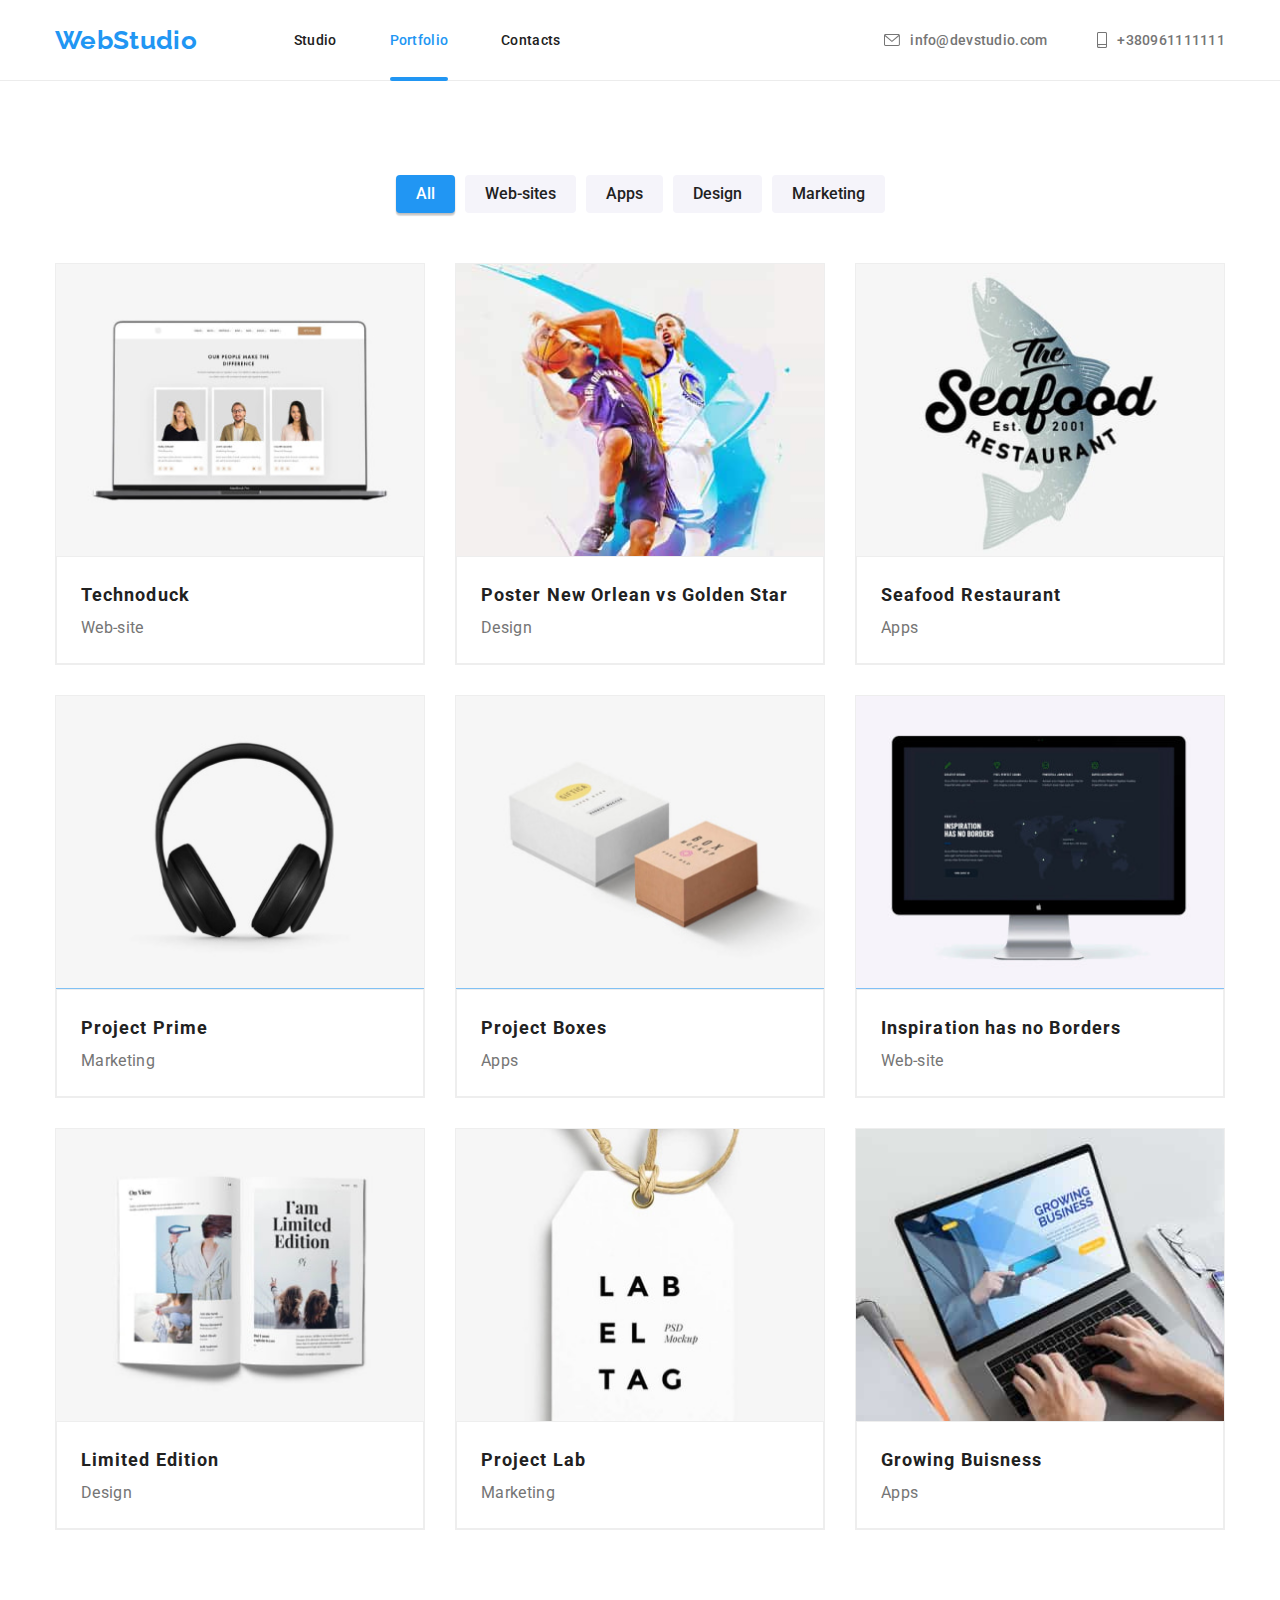
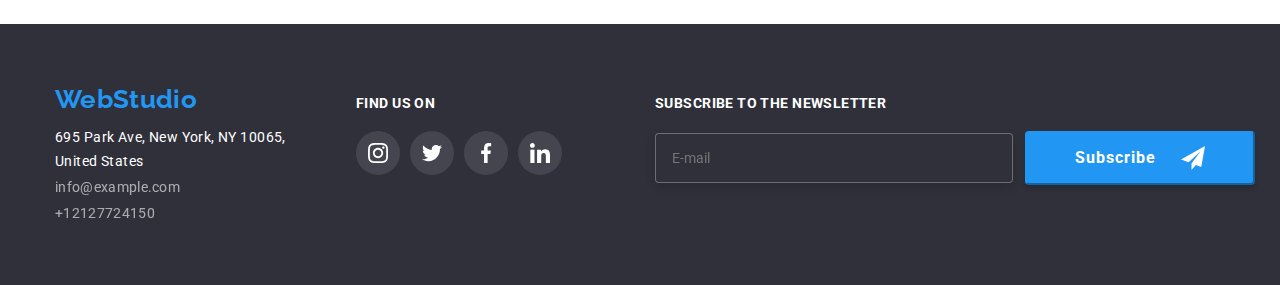
==== commit f0c9188d: "BEM revision, &" ====
--- a/portfolio.html
+++ b/portfolio.html
@@ -25,32 +25,32 @@
         <nav class="header__nav">
           <a class="logo header__logo" href="./index.html">WebStudio</a>
           <!-- Header Nav -->
-            <ul class="header__navList">
-              <li class="header__navItem">
-                <a class="header__navLink" href="./index.html"title="Studio">Studio</a>
-              </li class="header__navItem">
-              <li class="header__navItem">
-                <a class="header__navLink  header__navCurrentPage" href="./portfolio.html" title="Portfolio">Portfolio</a>
-              </li>
-              <li class="header__navItem">
-                <a class="header__navLink" href="#">Contacts</a>
+            <ul class="header__nav-list">
+              <li class="header__nav-item">
+                <a class="header__nav-link" href="./index.html"title="Studio">Studio</a>
+              </li>
+              <li class="header__nav-item">
+                <a class="header__nav-link header__nav-current-page" href="./portfolio.html" title="Portfolio">Portfolio</a>
+              </li>
+              <li class="header__nav-item">
+                <a class="header__nav-link" href="#">Contacts</a>
               </li>
             </ul>  
           </nav>
 
-          <!-- Header Contact Details -->
-          <ul class="header__contactsList">
-            <li class="header__contactsItem">
-              <a href="mailto:info@devstudio.com" class="header__contactsLink">
-                <svg class="header__contactsIcon" width="16" height="12">
+          <!-- HEADER CONTACTS -->
+          <ul class="header__contacts-list">
+            <li class="header__contacts-item">
+              <a href="mailto:info@devstudio.com" class="header__contacts-link">
+                <svg class="header__contacts-icon" width="16" height="12">
                   <use href="./images/sprite.svg#icon-envelope"></use>
                 </svg>
                 info@devstudio.com
               </a>
             </li>
-            <li class="header__contactsItem">
-              <a href="tel:+380961111111" class="header__contactsLink">
-                <svg class="header__contactsIcon" width="10" height="16">
+            <li class="header__contacts-item">
+              <a href="tel:+380961111111" class="header__contacts-link">
+                <svg class="header__contacts-icon" width="10" height="16">
                   <use href="./images/sprite.svg#icon-smartphone"></use>
                 </svg>
                 +380961111111
@@ -73,8 +73,8 @@
             <li class="portfolio-button__item"><button class="portfolio-filter" type="button">Marketing</button></li>
           </ul>
           <!-- PRODUCT CATALOG -->
-          <ul class="product__detailsList">
-            <li class="product__detailsItem">
+          <ul class="product__details-list">
+            <li class="product__details-item">
               <div class="overlay__container">
                   <img class="overlay__img"
                     src="./images/h-product-img-one.jpg"
@@ -89,11 +89,11 @@
                 </div>
               </div>
               <div class="product__description">
-                <h3 class="product__detailsTitle">Technoduck</h3>
-                <p class="product__detailsCategory">Web-site</p>
-              </div>
-            </li>
-            <li class="product__detailsItem">
+                <h3 class="product__details-title">Technoduck</h3>
+                <p class="product__details-category">Web-site</p>
+              </div>
+            </li>
+            <li class="product__details-item">
               <div class="overlay__container">
                 <img
                   src="./images/i-product-img-two.jpg"
@@ -106,11 +106,11 @@
                 </div>
               </div>
               <div class="product__description">
-                <h3 class="product__detailsTitle">Poster New Orlean vs Golden Star</h3>
-                <p class="product__detailsCategory">Design</p>
-              </div>
-            </li>
-            <li class="product__detailsItem">
+                <h3 class="product__details-title">Poster New Orlean vs Golden Star</h3>
+                <p class="product__details-category">Design</p>
+              </div>
+            </li>
+            <li class="product__details-item">
               <div class="overlay__container">
                 <img
                   src="./images/j-product-img-three.jpg"
@@ -123,11 +123,11 @@
                 </div>
               </div>
               <div class="product__description">
-                <h3 class="product__detailsTitle">Seafood Restaurant</h3>
-                <p class="product__detailsCategory">Apps</p>
-              </div>
-            </li>
-            <li class="product__detailsItem">
+                <h3 class="product__details-title">Seafood Restaurant</h3>
+                <p class="product__details-category">Apps</p>
+              </div>
+            </li>
+            <li class="product__details-item">
               <div class="overlay__container">
                 <img
                   src="./images/k-product-img-four.jpg"
@@ -140,11 +140,11 @@
                 </div>
               </div>
               <div class="product__description">
-                <h3 class="product__detailsTitle">Project Prime</h3>
-                <p class="product__detailsCategory">Marketing</p>
-              </div>
-            </li>
-            <li class="product__detailsItem">
+                <h3 class="product__details-title">Project Prime</h3>
+                <p class="product__details-category">Marketing</p>
+              </div>
+            </li>
+            <li class="product__details-item">
               <div class="overlay__container">
                 <img
                   src="./images/l-product-img-five.jpg"
@@ -157,11 +157,11 @@
                 </div>
               </div>
               <div class="product__description">
-                <h3 class="product__detailsTitle">Project Boxes</h3>
-                <p class="product__detailsCategory">Apps</p>
-              </div>
-            </li>
-            <li class="product__detailsItem">
+                <h3 class="product__details-title">Project Boxes</h3>
+                <p class="product__details-category">Apps</p>
+              </div>
+            </li>
+            <li class="product__details-item">
               <div class="overlay__container">
                 <img
                   src="./images/m-product-img-six.jpg"
@@ -174,11 +174,11 @@
                 </div>
               </div>
               <div class="product__description">
-                <h3 class="product__detailsTitle">Inspiration has no Borders</h3>
-                <p class="product__detailsCategory">Web-site</p>
-              </div>
-            </li>
-            <li class="product__detailsItem">
+                <h3 class="product__details-title">Inspiration has no Borders</h3>
+                <p class="product__details-category">Web-site</p>
+              </div>
+            </li>
+            <li class="product__details-item">
               <div class="overlay__container">
                 <img
                   src="./images/n-product-img-seven.jpg"
@@ -191,11 +191,11 @@
                 </div>
               </div>
               <div class="product__description">
-                <h3 class="product__detailsTitle">Limited Edition</h3>
-                <p class="product__detailsCategory">Design</p>
-              </div>
-            </li>
-            <li class="product__detailsItem">
+                <h3 class="product__details-title">Limited Edition</h3>
+                <p class="product__details-category">Design</p>
+              </div>
+            </li>
+            <li class="product__details-item">
               <div class="overlay__container">
                 <img
                   src="./images/o-product-img-eight.jpg"
@@ -208,11 +208,11 @@
                 </div>
               </div>
               <div class="product__description">
-                <h3 class="product__detailsTitle">Project Lab</h3>
-                <p class="product__detailsCategory">Marketing</p>
-              </div>
-            </li>
-            <li class="product__detailsItem">
+                <h3 class="product__details-title">Project Lab</h3>
+                <p class="product__details-category">Marketing</p>
+              </div>
+            </li>
+            <li class="product__details-item">
               <div class="overlay__container">
                 <img
                   src="./images/p-product-img-nine.jpg"
@@ -225,8 +225,8 @@
                 </div>
               </div>
               <div class="product__description">
-                <h3 class="product__detailsTitle">Growing Buisness</h3>
-                <p class="product__detailsCategory">Apps</p>
+                <h3 class="product__details-title">Growing Buisness</h3>
+                <p class="product__details-category">Apps</p>
               </div>
             </li>
           </ul>
@@ -237,53 +237,53 @@
     <footer class="footer__section">
       <div class="container footer__container">
         <!-- FOOTER LOGO, CONTACTS & ADDRESS -->
-        <div class="footer__containerLeft">
+        <div class="footer__container-left">
           <a class="logo footer__logo" href="./index.html">WebStudio</a>
           <address>
-            <ul class="footer__contactsList">
-              <li class="footer__contactsItem">
+            <ul class="footer__contacts-list">
+              <li class="footer__contacts-item">
                 <a class="footer__address" href="https://goo.gl/maps/7hkbFZoG83Kui2D87"
                   target="_blank"
                   >695 Park Ave, New York, NY 10065, United States
                 </a>
               </li>
-              <li class="footer__contactsItem">
-                <a class="footer__contactsLink" href="mailto:info@example.com">info@example.com</a>
-              </li>
-              <li class="footer__contactsItem">
-                <a class="footer__contactsLink" href="tel:+12127724150">+12127724150</a>
+              <li class="footer__contacts-item">
+                <a class="footer__contacts-link" href="mailto:info@example.com">info@example.com</a>
+              </li>
+              <li class="footer__contacts-item">
+                <a class="footer__contacts-link" href="tel:+12127724150">+12127724150</a>
               </li>
             </ul>
           </address>
         </div>        
         <!-- FOOTER SOCIAL LINKS -->
-        <div class="footer__containerMiddle">
-          <h3 class="footer__socialsTitle">FIND US ON</h3>
-          <ul class="footer__socialsList">
-            <li class="footer__socialsItem">
-              <a href="" class="footer__socialsLink">
-                <svg class="footer__socialsIcon" width="20" height="20">
+        <div class="footer__container-middle">
+          <h3 class="footer__socials-title">FIND US ON</h3>
+          <ul class="footer__socials-list">
+            <li class="footer__socials-item">
+              <a href="" class="footer__socials-link">
+                <svg class="footer__socials-icon" width="20" height="20">
                   <use href="./images/sprite.svg#icon-instagram"></use>
                 </svg>
               </a>
             </li>
-            <li class="footer__socialsItem">
-              <a href="" class="footer__socialsLink">
-                <svg class="footer__socialsIcon" width="20" height="20">
+            <li class="footer__socials-item">
+              <a href="" class="footer__socials-link">
+                <svg class="footer__socials-icon" width="20" height="20">
                   <use href="./images/sprite.svg#icon-twitter"></use>
                 </svg>
               </a>
             </li>
-            <li class="footer__socialsItem">
-              <a href="" class="footer__socialsLink">
-                <svg class="footer__socialsIcon" width="20" height="20">
+            <li class="footer__socials-item">
+              <a href="" class="footer__socials-link">
+                <svg class="footer__socials-icon" width="20" height="20">
                   <use href="./images/sprite.svg#icon-facebook"></use>
                 </svg>
               </a>
             </li>
-            <li class="footer__socialsItem">
-              <a href="" class="footer__socialsLink">
-                <svg class="footer__socialsIcon" width="20" height="20">
+            <li class="footer__socials-item">
+              <a href="" class="footer__socials-link">
+                <svg class="footer__socials-icon" width="20" height="20">
                   <use href="./images/sprite.svg#icon-linkedin"></use>
                 </svg>
               </a>
@@ -291,16 +291,16 @@
           </ul>
         </div>
         <!-- FOOTER SUBSCRIBE FORM -->
-        <div class="footer__containerRight">
-          <p class="footer__formTitle">SUBSCRIBE TO THE NEWSLETTER</p>
+        <div class="footer__container-right">
+          <p class="footer__form-title">SUBSCRIBE TO THE NEWSLETTER</p>
           <form class="footer__form" name="newsletter_signup_form" 
           autocomplete="on" novalidate>
             <label>
-              <input type="text" class="footer__formInput"  
+              <input type="text" class="footer__form-input"  
                 name="email" placeholder="E-mail"/> 
             </label>
-            <button class="footer__formButton" type="submit">Subscribe
-              <svg class="footer__formButtonIcon" width="24" height="24">
+            <button class="footer__form-button" type="submit">Subscribe
+              <svg class="footer__form-button-icon" width="24" height="24">
                 <use href="./images/sprite.svg#icon-send"></use>
               </svg>
             </button>
--- a/css/main.min.css
+++ b/css/main.min.css
@@ -1 +1 @@
-.visually-hidden{position:absolute;width:1px;height:1px;margin:-1px;border:0;padding:0;white-space:nowrap;-webkit-clip-path:inset(100%);clip-path:inset(100%);clip:rect(0 0 0 0);overflow:hidden}.section{padding-top:94px;padding-bottom:94px}.container{width:1200px;margin:0 auto;padding-right:15px;padding-left:15px}*{box-sizing:border-box;padding:0;margin:0}body{font-family:"Roboto";font-style:normal;font-weight:400;letter-spacing:.02em;color:#212121;background-color:#fff;cursor:default}body a{text-decoration:none}body ul{list-style-type:none}.benefits__list{display:flex}.benefits__list .benefits__item{width:270px;display:flex;flex-direction:column;display:flex}.benefits__list .benefits__item:not(:last-child){margin-right:30px}.benefits__list .benefits__itemTitle{font-weight:700;font-size:14px;line-height:1.1428571429;text-transform:uppercase;margin-bottom:10px;margin-top:30px}.benefits__list .benefits__summary{line-height:1.7142857143;color:#757575;font-size:14px;letter-spacing:.03em}.hero__title{font-weight:900;font-size:44px;line-height:1.3636363636;text-align:center;letter-spacing:.06em;text-transform:uppercase;color:#fff;margin-bottom:30px}.our-team__section{background-color:#f5f4fa}.our-team__section .our-team__title{font-weight:700;font-size:36px;line-height:1.1666666667;text-align:center;padding-bottom:50px}.our-team__section .our-team__list{display:flex}.our-team__section .our-team__list .our-team__item:not(:last-child){margin-right:30px}.our-team__section .our-team__list .our-team__item{box-shadow:0px 1px 3px rgba(0,0,0,.12),0px 1px 1px rgba(0,0,0,.14),0px 2px 1px rgba(0,0,0,.2);border-radius:0px 0px 4px 4px}.our-team__section .our-team__list .our-team__itemDescription{background-color:#fff;padding-top:30px;padding-bottom:30px}.our-team__section .our-team__list .our-team__name{font-weight:500;font-size:16px;line-height:1.1875;text-align:center;margin-bottom:10px}.our-team__section .our-team__list .our-team__role{font-size:16px;line-height:1.1875;text-align:center;color:#212121;margin-bottom:16px}.product__detailsList{display:flex;flex-wrap:wrap}.product__detailsList .product__detailsItem{transition:box-shadow 250ms cubic-bezier(0.4, 0, 0.2, 1),transform 250ms cubic-bezier(0.4, 0, 0.2, 1)}.product__detailsList .product__detailsItem:hover{box-shadow:0px 1px 1px rgba(0,0,0,.12),0px 4px 4px rgba(0,0,0,.06),1px 4px 6px rgba(0,0,0,.16);transform:translate(0)}.product__detailsList .product__detailsItem:hover .overlay{transform:translate(0)}.product__detailsList .overlay__container{position:relative;overflow:hidden}.product__detailsList .overlay__container .overlay{position:absolute;top:0;left:0;width:100%;height:100%;background-color:#2196f3;opacity:.9;transform:translatey(100%);transition:transform 250ms ease;padding-top:63px;padding-left:24px;padding-right:24px}.product__detailsList .overlay__container .overlay__text{display:flex;font-family:"Roboto";font-style:normal;font-weight:400;font-size:18px;line-height:1.5555555556;letter-spacing:.03em;color:#fff}.product__detailsList .product__description{background-color:#fff;padding:20px 24px}.product__detailsList .product__description .product__detailsTitle{font-weight:700;font-size:18px;line-height:2;letter-spacing:.06em;color:#212121}.product__detailsList .product__description .product__detailsCategory{font-size:16px;line-height:1.875;color:#757575}.regular-customers__title{font-size:36px;line-height:1.1666666667;text-align:center;letter-spacing:.03em;color:#212121;margin-bottom:50px}.regular-customers__list{display:flex}.regular-customers__list .regular-customers__item{width:170px}.regular-customers__list .regular-customers__item:not(:last-child){margin-right:30px}.what-we-do__section{padding-bottom:94px}.what-we-do__section .what-we-do__title{font-weight:700;font-size:36px;line-height:1.1666666667;text-align:center;padding-bottom:50px}.what-we-do__section .what-we-do__list{display:flex}.what-we-do__section .what-we-do__list .what-we-do__item:not(:last-child){margin-right:30px}.what-we-do__section .what-we-do__list .what-we-do__item{position:relative}.what-we-do__section .what-we-do__list .what-we-do__imgText{font-weight:700;font-size:14px;line-height:16px;text-align:center;letter-spacing:.03em;text-transform:uppercase;color:#fff;position:absolute;bottom:0;background-color:rgba(47,48,58,.8);width:100%;height:70px;justify-content:center;align-items:center;display:flex}.hero__button{font-weight:700;line-height:1.875;display:block;align-items:center;text-align:center;background:#2196f3;border-color:#2196f3;color:#fff;box-shadow:0px 4px 4px rgba(0,0,0,.15);border-radius:4px;letter-spacing:.06em;margin:auto;padding:10px 20px;cursor:pointer;border:none;transition:background-color 250ms cubic-bezier(0.4, 0, 0.2, 1),opacity 250ms cubic-bezier(0.4, 0, 0.2, 1)}.hero__button:hover,.hero__button:focus{background-color:#188ce8;opacity:1}.modal__closeButton{float:right;background-color:#fff;border:1px solid rgba(0,0,0,.1);border-radius:50%;padding:5px 7px 4px;cursor:pointer;transition:fill 250ms cubic-bezier(0.4, 0, 0.2, 1),border-color 250ms cubic-bezier(0.4, 0, 0.2, 1)}.modal__closeButton:focus,.modal__closeButton:hover{fill:#2196f3;border-color:#2196f3}.modal__formButton{background:#2196f3;border-color:#2196f3;color:#fff;box-shadow:0px 4px 4px rgba(0,0,0,.15);border-radius:4px;letter-spacing:.06em;display:block;margin:0 auto;padding:10px 80px;transition:background-color 250ms cubic-bezier(0.4, 0, 0.2, 1),opacity 250ms cubic-bezier(0.4, 0, 0.2, 1)}.modal__formButton:hover,.modal__formButton:focus{background-color:#188ce8;opacity:1}.portfolio-button__list{display:flex;justify-content:center;margin-bottom:50px}.portfolio-button__list .portfolio-button__item:not(:last-child){margin-right:10px}.portfolio-button__list .portfolio-filter{font-weight:500;font-size:16px;line-height:1.625;text-align:center;color:#212121;background-color:#f5f4fa;border-radius:4px;border:none;display:block;padding:6px 20px;cursor:pointer;transition:color 250ms cubic-bezier(0.4, 0, 0.2, 1),backgound-color 250ms cubic-bezier(0.4, 0, 0.2, 1),box-shadow 250ms cubic-bezier(0.4, 0, 0.2, 1)}.portfolio-button__list .portfolio-filter:hover,.portfolio-button__list .portfolio-filter:focus{color:#fff;background-color:#2196f3;box-shadow:0px 3px 1px rgba(0,0,0,.1),0px 1px 2px rgba(0,0,0,.08),0px 2px 2px rgba(0,0,0,.12)}.portfolio-button__list .current-filter{background-color:#2196f3;box-shadow:0px 3px 1px rgba(0,0,0,.1),0px 1px 2px rgba(0,0,0,.08),0px 2px 2px rgba(0,0,0,.12);border-radius:4px;color:#fff}.footer__formButton{font-weight:700;font-size:16px;line-height:1.875;text-align:center;background:#2196f3;border-color:#2196f3;color:#fff;box-shadow:0px 4px 4px rgba(0,0,0,.15);border-radius:4px;letter-spacing:.06em;display:flex;align-items:center;padding:10px 48px;transition:background-color 250ms cubic-bezier(0.4, 0, 0.2, 1),opacity 250ms cubic-bezier(0.4, 0, 0.2, 1);cursor:pointer}.footer__formButton:hover,.footer__formButton:focus{background-color:#188ce8;opacity:1}.footer__section{background-color:#2f303a;padding:60px 0;display:flex}.footer__section .footer__container{display:flex;align-items:baseline}.footer__section .footer__container .footer__address{font-style:normal;font-size:14px;line-height:1.7142857143;letter-spacing:.03em;width:231px;color:#fff;transition:color 250ms cubic-bezier(0.4, 0, 0.2, 1)}.footer__section .footer__container .footer__address:hover,.footer__section .footer__container .footer__address:focus{color:#2196f3}.footer__section .footer__container .footer__contactsLink{font-style:normal;font-size:14px;line-height:1.7142857143;color:#fff;opacity:.6;transition:color 250ms cubic-bezier(0.4, 0, 0.2, 1)}.footer__section .footer__container .footer__contactsItem{display:flex;fill:currentColor}.footer__section .footer__container .footer__contactsItem:not(:last-child){margin-bottom:2px}.footer__section .footer__container .footer__contactsLink:hover,.footer__section .footer__container .footer__contactsLink:focus{color:#2196f3}.footer__section .footer__container .footer__containerLeft{margin-right:70px}.modal__formTitle{margin-top:40px;margin-bottom:12px;font-weight:700;font-size:20px;line-height:23px;letter-spacing:.03em;color:#212121}.modal__formLabel{display:flex;flex-direction:column;justify-content:center;position:relative;color:#212121}.modal__formLabel:not(:last-child){margin-bottom:10px}.modal__formField{width:448px;height:40px;border:1px solid rgba(33,33,33,.2);border-radius:4px;color:#212121;transition:border-color 250ms cubic-bezier(0.4, 0, 0.2, 1);cursor:pointer;padding-left:42px;outline:none}.modal__formField:hover,.modal__formField:focus{border-color:#2196f3}.modal__icon{position:absolute;top:50%;margin-left:12px;fill:#000}.modal__formLabel:hover .modal__icon,.modal__formLabel:focus .modal__icon{fill:#2196f3}.modal__formComments{font-size:14px;line-height:1.1428571429;letter-spacing:.01em;width:448px;padding-top:12px;padding-left:16px;border:1px solid rgba(33,33,33,.2);border-radius:4px;margin-bottom:20px;resize:none;color:#212121;cursor:pointer;display:flex;outline:none;transition:border-color 250ms cubic-bezier(0.4, 0, 0.2, 1)}.modal__formComments:hover,.modal__formComments:focus{border-color:#2196f3}.modal__form ::-moz-placeholder{font-size:12px;line-height:14px;letter-spacing:.01em;color:rgba(117,117,117,.5)}.modal__form :-ms-input-placeholder{font-size:12px;line-height:14px;letter-spacing:.01em;color:rgba(117,117,117,.5)}.modal__form ::placeholder{font-size:12px;line-height:14px;letter-spacing:.01em;color:rgba(117,117,117,.5)}.modal__formCheckboxLabel{font-size:14px;line-height:1.7142857143;letter-spacing:.03em;color:#757575;position:relative;display:flex;flex-direction:row-reverse;margin-bottom:11px;padding-right:40px;padding-left:10px}.modal__check{position:absolute;top:19%;margin-left:2px}.modal__formCheckbox{opacity:0}.modal__checkbox{border:2px solid #000;border-radius:4px;width:16px;height:15px;margin-top:5px;padding-right:12px;transition:border 250ms cubic-bezier(0.4, 0, 0.2, 1);cursor:pointer}.modal__formCheckbox:checked+.modal__checkbox{border:none;background-color:#2196f3}.terms-conditions__link{font-size:14px;line-height:1.7142857143;letter-spacing:.03em}.modal__formField:not(:-moz-placeholder-shown){border-color:#2196f3}.modal__formField:not(:-ms-input-placeholder){border-color:#2196f3}.modal__formField:not(:placeholder-shown){border-color:#2196f3}.modal__formComments:not(:-moz-placeholder-shown){border-color:#2196f3}.modal__formComments:not(:-ms-input-placeholder){border-color:#2196f3}.modal__formComments:not(:placeholder-shown){border-color:#2196f3}.footer__formTitle{margin-bottom:20px;font-family:"Roboto";font-style:normal;font-weight:700;font-size:14px;line-height:1.1428571429;letter-spacing:.03em;text-transform:uppercase;color:#fff;display:flex;align-items:baseline}.footer__form{display:flex;align-items:baseline}.footer__formInput{width:358px;height:50px;margin-right:12px;background-color:#2f303a;outline:none}.footer__formInput:-moz-placeholder-shown:hover, .footer__formInput:-moz-placeholder-shown:focus{border-color:#fff}.footer__formInput:-ms-input-placeholder:hover, .footer__formInput:-ms-input-placeholder:focus{border-color:#fff}.footer__formInput:placeholder-shown:hover,.footer__formInput:placeholder-shown:focus{border-color:#fff}.footer__formInput:-moz-placeholder-shown{border:1px solid rgba(255,255,255,.3);filter:drop-shadow(0px 4px 4px rgba(0, 0, 0, 0.15));border-radius:4px;-moz-transition:border-color 250ms cubic-bezier(0.4, 0, 0.2, 1);transition:border-color 250ms cubic-bezier(0.4, 0, 0.2, 1);cursor:pointer}.footer__formInput:-ms-input-placeholder{border:1px solid rgba(255,255,255,.3);filter:drop-shadow(0px 4px 4px rgba(0, 0, 0, 0.15));border-radius:4px;-ms-transition:border-color 250ms cubic-bezier(0.4, 0, 0.2, 1);transition:border-color 250ms cubic-bezier(0.4, 0, 0.2, 1);cursor:pointer}.footer__formInput:placeholder-shown{border:1px solid rgba(255,255,255,.3);filter:drop-shadow(0px 4px 4px rgba(0, 0, 0, 0.15));border-radius:4px;transition:border-color 250ms cubic-bezier(0.4, 0, 0.2, 1);cursor:pointer}.footer__formInput:not(:-moz-placeholder-shown){border:2px solid #2196f3;box-shadow:0px 4px 4px rgba(0,0,0,.15);border-radius:4px}.footer__formInput:not(:-ms-input-placeholder){border:2px solid #2196f3;box-shadow:0px 4px 4px rgba(0,0,0,.15);border-radius:4px}.footer__formInput:not(:placeholder-shown){border:2px solid #2196f3;box-shadow:0px 4px 4px rgba(0,0,0,.15);border-radius:4px}.footer__form::-moz-placeholder{color:rgba(255,255,255,.6)}.footer__form:-ms-input-placeholder{color:rgba(255,255,255,.6)}.footer__form::placeholder{color:rgba(255,255,255,.6)}.footer__formInput,textarea{font-size:14px;line-height:1.7142857143;padding-left:16px;color:#fff}.footer__formButtonIcon{margin-left:25px}img{display:block;max-width:100%;height:auto}.header__contactsIcon{margin-right:10px;fill:currentColor}.hero__section{background-color:#2f303a;padding:200px 0;background-image:linear-gradient(rgba(47, 48, 58, 0.4), rgba(47, 48, 58, 0.4)),url(../images/r-hero-background-image.jpg);background-repeat:no-repeat;background-position:center;background-size:cover}.benefits__itemIconContainer{padding:25px 100px;background-color:#f5f4fa;border:#f5f4fa;border-radius:4px}.benefits__icon{fill:currentColor}.our-team__image{display:block}.socials__list{display:flex;justify-content:center}.socials__item:not(:last-child){margin-right:10px}.socials__link{width:44px;height:44px;background-color:#fff;color:#afb1b8;display:flex;align-items:center;justify-content:center;border-radius:50%;transition:background-color 250ms cubic-bezier(0.4, 0, 0.2, 1),color 250ms cubic-bezier(0.4, 0, 0.2, 1)}.socials__link:hover,.socials__link:focus{background-color:#2196f3;color:#fff}.socials__icon{fill:currentColor}.regular-customers__logo{fill:currentColor}.regular-customers__img{display:flex;justify-content:center;align-items:center;width:170px;height:92px;border:1px solid;border-color:#afb1b8;border-radius:4px;color:#afb1b8;transition:border-color 250ms cubic-bezier(0.4, 0, 0.2, 1),color 250ms cubic-bezier(0.4, 0, 0.2, 1)}.regular-customers__img:hover,.regular-customers__img:focus{border-color:#2196f3;color:#2196f3}.footer__containerMiddle{display:flex;flex-direction:column;margin-right:93px}.footer__socialsTitle{font-weight:700;font-size:14px;line-height:16px;letter-spacing:.03em;text-transform:uppercase;color:#fff;margin-bottom:20px}.footer__socialsList{display:flex;justify-content:center}.footer__socialsItem:not(:last-child){margin-right:10px}.footer__socialsLink{width:44px;height:44px;background-color:rgba(255,255,255,.1);fill:#fff;display:flex;align-items:center;justify-content:center;border-radius:50%;transition:background-color 250ms cubic-bezier(0.4, 0, 0.2, 1),color 250ms cubic-bezier(0.4, 0, 0.2, 1)}.footer__socialsLink:hover,.footer__socialsLink:focus{background-color:#2196f3;color:#212121}.product__detailsItem{max-width:370px;border:1px solid #eee;cursor:pointer}.product__detailsItem:not(:nth-child(3n+3)){margin-right:30px}.product__detailsItem:nth-child(-n+6){margin-bottom:30px}.logo{font-family:"Raleway";font-style:normal;font-weight:700;font-size:26px;line-height:1.1923076923;color:#2196f3}.footer__logo{margin-bottom:10px;display:block}.modal__backdrop{position:fixed;top:0;left:0;width:100%;height:100%;visibility:visible;opacity:1;background-color:rgba(0,0,0,.2);transition:opacity 250ms cubic-bezier(0.4, 0, 0.2, 1);visibility:250ms cubic-bezier(0.4, 0, 0.2, 1)}.modal__window{position:absolute;width:528px;min-height:581px;background-color:#fff;box-shadow:0px 1px 3px rgba(0,0,0,.12),0px 1px 1px rgba(0,0,0,.14),0px 2px 1px rgba(0,0,0,.2);border-radius:4px;top:50%;left:50%;transform:translate(-50%, -50%);padding:8px;padding-left:40px}.is-hidden{opacity:0;visibility:hidden;pointer-events:none}.header__nav{display:flex;align-items:center}.header__nav .header__navList{display:flex}.header__nav .header__navItem:not(:last-child){margin-right:53px}.header__nav .header__navLink{position:relative;font-weight:500;font-size:14px;line-height:1.1428571429;letter-spacing:.02em;display:block;padding:32px 0;color:#212121;transition:color 250ms cubic-bezier(0.4, 0, 0.2, 1)}.header__nav .header__navLink:hover,.header__nav .header__navLink:focus{color:#2196f3}.header__nav .header__navLink .header__navLink:hover::after,.header__nav .header__navLink .header__navLink:focus::after{position:absolute;content:"";width:100%;height:4px;bottom:-1px;left:0;background-color:#2196f3;border-radius:2px}.header__nav .header__navCurrentPage{position:relative;color:#2196f3;text-decoration:none;padding:32px 0}.header__nav .header__navCurrentPage::after{position:absolute;content:"";width:100%;height:4px;bottom:-1px;left:0;background-color:#2196f3;border-radius:2px}.header{border-bottom:1px solid #ececec}.header .header__container{display:flex}.header .header__logo{margin-right:97px}.header__contactsList{display:flex;align-items:center;margin-left:auto}.header__contactsList .header__contactsLink{font-weight:500;font-size:14px;line-height:1.1428571429;letter-spacing:.02em;padding:32px 0;display:flex;align-items:center;color:#757575;transition:color 250ms cubic-bezier(0.4, 0, 0.2, 1)}.header__contactsList .header__contactsLink:hover,.header__contactsList .header__contactsLink:focus{color:#2196f3}.header__contactsList .header__contactsItem:not(:last-child){margin-right:50px}/*# sourceMappingURL=main.min.css.map */+.visually-hidden{position:absolute;width:1px;height:1px;margin:-1px;border:0;padding:0;white-space:nowrap;-webkit-clip-path:inset(100%);clip-path:inset(100%);clip:rect(0 0 0 0);overflow:hidden}.section{padding-top:94px;padding-bottom:94px}.container{width:1200px;margin:0 auto;padding-right:15px;padding-left:15px}*{box-sizing:border-box;padding:0;margin:0}body{font-family:"Roboto";font-style:normal;font-weight:400;letter-spacing:.02em;color:#212121;background-color:#fff;cursor:default}body a{text-decoration:none}body ul{list-style-type:none}.benefits__list{display:flex}.benefits__list .benefits__item{width:270px;display:flex;flex-direction:column;display:flex}.benefits__list .benefits__item:not(:last-child){margin-right:30px}.benefits__list .benefits__item-title{font-weight:700;font-size:14px;line-height:1.1428571429;text-transform:uppercase;margin-bottom:10px;margin-top:30px}.benefits__list .benefits__summary{line-height:1.7142857143;color:#757575;font-size:14px;letter-spacing:.03em}.hero__title{font-weight:900;font-size:44px;line-height:1.3636363636;text-align:center;letter-spacing:.06em;text-transform:uppercase;color:#fff;margin-bottom:30px}.our-team__section{background-color:#f5f4fa}.our-team__section .our-team__title{font-weight:700;font-size:36px;line-height:1.1666666667;text-align:center;padding-bottom:50px}.our-team__section .our-team__list{display:flex}.our-team__section .our-team__list .our-team__item{box-shadow:0px 1px 3px rgba(0,0,0,.12),0px 1px 1px rgba(0,0,0,.14),0px 2px 1px rgba(0,0,0,.2);border-radius:0px 0px 4px 4px}.our-team__section .our-team__list .our-team__item:not(:last-child){margin-right:30px}.our-team__section .our-team__list .our-team__item-description{background-color:#fff;padding-top:30px;padding-bottom:30px}.our-team__section .our-team__list .our-team__name{font-weight:500;font-size:16px;line-height:1.1875;text-align:center;margin-bottom:10px}.our-team__section .our-team__list .our-team__role{font-size:16px;line-height:1.1875;text-align:center;color:#212121;margin-bottom:16px}.product__details-list{display:flex;flex-wrap:wrap;margin-top:-30px;margin-left:-30px}.product__details-list .product__details-item{flex-basis:calc(33.3333333333% - 30px);margin-left:30px;margin-top:30px;max-width:370px;border:1px solid #eee;cursor:pointer;transition:box-shadow 250ms cubic-bezier(0.4, 0, 0.2, 1),transform 250ms cubic-bezier(0.4, 0, 0.2, 1)}.product__details-list .product__details-item:hover{box-shadow:0px 1px 1px rgba(0,0,0,.12),0px 4px 4px rgba(0,0,0,.06),1px 4px 6px rgba(0,0,0,.16);transform:translate(0)}.product__details-list .product__details-item:hover .overlay{transform:translate(0)}.product__description{background-color:#fff;padding:20px 24px;border:1px,solid #eee}.product__description .product__details-title{font-weight:700;font-size:18px;line-height:2;letter-spacing:.06em;color:#212121}.product__description .product__details-category{font-size:16px;line-height:1.875;color:#757575}.overlay__container{position:relative;overflow:hidden}.overlay__container .overlay{position:absolute;top:0;left:0;width:100%;height:100%;background-color:#2196f3;opacity:.9;transform:translatey(100%);transition:transform 250ms ease;padding-top:63px;padding-left:24px;padding-right:24px}.overlay__container .overlay__text{display:flex;font-family:"Roboto";font-style:normal;font-weight:400;font-size:18px;line-height:1.5555555556;letter-spacing:.03em;color:#fff}.regular-customers__title{font-size:36px;line-height:1.1666666667;text-align:center;letter-spacing:.03em;color:#212121;margin-bottom:50px}.regular-customers__list{display:flex}.regular-customers__list .regular-customers__item{width:170px}.regular-customers__list .regular-customers__item:not(:last-child){margin-right:30px}.what-we-do__section{padding-bottom:94px}.what-we-do__section .what-we-do__title{font-weight:700;font-size:36px;line-height:1.1666666667;text-align:center;padding-bottom:50px}.what-we-do__section .what-we-do__list{display:flex}.what-we-do__section .what-we-do__list .what-we-do__item{position:relative}.what-we-do__section .what-we-do__list .what-we-do__item:not(:last-child){margin-right:30px}.what-we-do__section .what-we-do__list .what-we-do__img-text{font-weight:700;font-size:14px;line-height:16px;text-align:center;letter-spacing:.03em;text-transform:uppercase;color:#fff;position:absolute;bottom:0;background-color:rgba(47,48,58,.8);width:100%;height:70px;justify-content:center;align-items:center;display:flex}.hero__button{font-weight:700;line-height:1.875;display:block;align-items:center;text-align:center;background:#2196f3;border-color:#2196f3;color:#fff;box-shadow:0px 4px 4px rgba(0,0,0,.15);border-radius:4px;letter-spacing:.06em;margin:auto;padding:10px 20px;cursor:pointer;border:none;transition:background-color 250ms cubic-bezier(0.4, 0, 0.2, 1),opacity 250ms cubic-bezier(0.4, 0, 0.2, 1)}.hero__button:hover,.hero__button:focus{background-color:#188ce8;opacity:1}.modal__close-button{float:right;background-color:#fff;border:1px solid rgba(0,0,0,.1);border-radius:50%;padding:5px 7px 4px;cursor:pointer;transition:fill 250ms cubic-bezier(0.4, 0, 0.2, 1),border-color 250ms cubic-bezier(0.4, 0, 0.2, 1)}.modal__close-button:focus,.modal__close-button:hover{fill:#2196f3;border-color:#2196f3}.modal__form-button{background:#2196f3;border-color:#2196f3;color:#fff;box-shadow:0px 4px 4px rgba(0,0,0,.15);border-radius:4px;letter-spacing:.06em;display:block;margin:0 auto;padding:10px 80px;transition:background-color 250ms cubic-bezier(0.4, 0, 0.2, 1),opacity 250ms cubic-bezier(0.4, 0, 0.2, 1)}.modal__form-button:hover,.modal__form-button:focus{background-color:#188ce8;opacity:1}.portfolio-button__list{display:flex;justify-content:center;margin-bottom:50px}.portfolio-button__list .portfolio-button__item:not(:last-child){margin-right:10px}.portfolio-button__list .portfolio-filter{font-weight:500;font-size:16px;line-height:1.625;text-align:center;color:#212121;background-color:#f5f4fa;border-radius:4px;border:none;display:block;padding:6px 20px;cursor:pointer;transition:color 250ms cubic-bezier(0.4, 0, 0.2, 1),backgound-color 250ms cubic-bezier(0.4, 0, 0.2, 1),box-shadow 250ms cubic-bezier(0.4, 0, 0.2, 1)}.portfolio-button__list .portfolio-filter:hover,.portfolio-button__list .portfolio-filter:focus{color:#fff;background-color:#2196f3;box-shadow:0px 3px 1px rgba(0,0,0,.1),0px 1px 2px rgba(0,0,0,.08),0px 2px 2px rgba(0,0,0,.12)}.portfolio-button__list .current-filter{background-color:#2196f3;box-shadow:0px 3px 1px rgba(0,0,0,.1),0px 1px 2px rgba(0,0,0,.08),0px 2px 2px rgba(0,0,0,.12);border-radius:4px;color:#fff}.footer__form-button{font-weight:700;font-size:16px;line-height:1.875;text-align:center;background:#2196f3;border-color:#2196f3;color:#fff;box-shadow:0px 4px 4px rgba(0,0,0,.15);border-radius:4px;letter-spacing:.06em;display:flex;align-items:center;padding:10px 48px;transition:background-color 250ms cubic-bezier(0.4, 0, 0.2, 1),opacity 250ms cubic-bezier(0.4, 0, 0.2, 1);cursor:pointer}.footer__form-button:hover,.footer__form-button:focus{background-color:#188ce8;opacity:1}.footer__section{background-color:#2f303a;padding:60px 0;display:flex}.footer__section .footer__container{display:flex;align-items:baseline}.footer__section .footer__container .footer__address{font-style:normal;font-size:14px;line-height:1.7142857143;letter-spacing:.03em;color:#fff;transition:color 250ms cubic-bezier(0.4, 0, 0.2, 1)}.footer__section .footer__container .footer__address:hover,.footer__section .footer__container .footer__address:focus{color:#2196f3}.footer__section .footer__container .footer__contacts-link{font-style:normal;font-size:14px;line-height:1.7142857143;color:#fff;opacity:.6;transition:color 250ms cubic-bezier(0.4, 0, 0.2, 1)}.footer__section .footer__container .footer__contacts-link:hover,.footer__section .footer__container .footer__contacts-link:focus{color:#2196f3}.footer__section .footer__container .footer__contacts-item{display:flex;fill:currentColor;width:231px}.footer__section .footer__container .footer__contacts-item:not(:last-child){margin-bottom:2px}.footer__section .footer__container .footer__container-left{margin-right:70px}.modal__form-title{margin-top:40px;margin-bottom:12px;font-weight:700;font-size:20px;line-height:23px;letter-spacing:.03em;color:#212121}.modal__form ::-moz-placeholder{font-size:12px;line-height:14px;letter-spacing:.01em;color:rgba(117,117,117,.5)}.modal__form :-ms-input-placeholder{font-size:12px;line-height:14px;letter-spacing:.01em;color:rgba(117,117,117,.5)}.modal__form ::placeholder{font-size:12px;line-height:14px;letter-spacing:.01em;color:rgba(117,117,117,.5)}.modal__form-label{display:flex;flex-direction:column;justify-content:center;position:relative;color:#757575}.modal__form-label:not(:last-child){margin-bottom:10px}.modal__form-label:hover .modal__icon,.modal__form-label:focus .modal__icon{fill:#2196f3}.modal__form-field{width:448px;height:40px;border:1px solid rgba(33,33,33,.2);border-radius:4px;color:#212121;transition:border-color 250ms cubic-bezier(0.4, 0, 0.2, 1);cursor:pointer;padding-left:42px;outline:none}.modal__form-field:hover,.modal__form-field:focus{border-color:#2196f3}.modal__form-field:hover .modal__icon,.modal__form-field:focus .modal__icon{fill:#2196f3}.modal__form-field:not(:-moz-placeholder-shown){border-color:#2196f3}.modal__form-field:not(:-ms-input-placeholder){border-color:#2196f3}.modal__form-field:not(:placeholder-shown){border-color:#2196f3}.modal__icon{position:absolute;top:50%;margin-left:12px;fill:#000}.modal__form-comments{font-size:14px;line-height:1.1428571429;letter-spacing:.01em;width:448px;padding-top:12px;padding-left:16px;border:1px solid rgba(33,33,33,.2);border-radius:4px;margin-bottom:20px;resize:none;color:#212121;cursor:pointer;display:flex;outline:none;transition:border-color 250ms cubic-bezier(0.4, 0, 0.2, 1)}.modal__form-comments:not(:-moz-placeholder-shown){border-color:#2196f3}.modal__form-comments:not(:-ms-input-placeholder){border-color:#2196f3}.modal__form-comments:not(:placeholder-shown){border-color:#2196f3}.modal__form-comments:hover,.modal__form-comments:focus{border-color:#2196f3}.modal__form-checkbox-label{font-size:14px;line-height:1.7142857143;letter-spacing:.03em;color:#757575;position:relative;display:flex;flex-direction:row-reverse;margin-bottom:11px;padding-right:40px;padding-left:10px}.modal__form-checkbox-label .modal__form-checkbox{opacity:0}.modal__form-checkbox-label .modal__form-checkbox:checked+.modal__checkbox{border:none;background-color:#2196f3}.modal__form-checkbox-label .modal__checkbox{border:2px solid #000;border-radius:4px;width:16px;height:15px;margin-top:5px;padding-right:12px;transition:border 250ms cubic-bezier(0.4, 0, 0.2, 1);cursor:pointer}.modal__form-checkbox-label .modal__checkbox .modal__check{position:absolute;top:19%;margin-left:2px}.modal__form-checkbox-label .terms-conditions__link{font-size:14px;line-height:1.7142857143;letter-spacing:.03em}.footer__form-title{margin-bottom:20px;font-family:"Roboto";font-style:normal;font-weight:700;font-size:14px;line-height:1.1428571429;letter-spacing:.03em;text-transform:uppercase;color:#fff;display:flex;align-items:baseline}.footer__form{display:flex;align-items:baseline}.footer__form::-moz-placeholder{color:rgba(255,255,255,.6)}.footer__form:-ms-input-placeholder{color:rgba(255,255,255,.6)}.footer__form::placeholder{color:rgba(255,255,255,.6)}.footer__form .footer__form-input{font-size:14px;line-height:1.7142857143;padding-left:16px;color:#fff;width:358px;height:50px;margin-right:12px;background-color:#2f303a;outline:none}.footer__form .footer__form-input:not(:-moz-placeholder-shown){border:2px solid #2196f3;box-shadow:0px 4px 4px rgba(0,0,0,.15);border-radius:4px}.footer__form .footer__form-input:not(:-ms-input-placeholder){border:2px solid #2196f3;box-shadow:0px 4px 4px rgba(0,0,0,.15);border-radius:4px}.footer__form .footer__form-input:not(:placeholder-shown){border:2px solid #2196f3;box-shadow:0px 4px 4px rgba(0,0,0,.15);border-radius:4px}.footer__form .footer__form-input:-moz-placeholder-shown{border:1px solid rgba(255,255,255,.3);filter:drop-shadow(0px 4px 4px rgba(0, 0, 0, 0.15));border-radius:4px;-moz-transition:border-color 250ms cubic-bezier(0.4, 0, 0.2, 1);transition:border-color 250ms cubic-bezier(0.4, 0, 0.2, 1);cursor:pointer}.footer__form .footer__form-input:-ms-input-placeholder{border:1px solid rgba(255,255,255,.3);filter:drop-shadow(0px 4px 4px rgba(0, 0, 0, 0.15));border-radius:4px;-ms-transition:border-color 250ms cubic-bezier(0.4, 0, 0.2, 1);transition:border-color 250ms cubic-bezier(0.4, 0, 0.2, 1);cursor:pointer}.footer__form .footer__form-input:placeholder-shown{border:1px solid rgba(255,255,255,.3);filter:drop-shadow(0px 4px 4px rgba(0, 0, 0, 0.15));border-radius:4px;transition:border-color 250ms cubic-bezier(0.4, 0, 0.2, 1);cursor:pointer}.footer__form .footer__form-input:-moz-placeholder-shown:placeholder-shown:hover, .footer__form .footer__form-input:-moz-placeholder-shown:placeholder-shown:focus{border-color:#fff}.footer__form .footer__form-input:-ms-input-placeholder:placeholder-shown:hover, .footer__form .footer__form-input:-ms-input-placeholder:placeholder-shown:focus{border-color:#fff}.footer__form .footer__form-input:placeholder-shown:placeholder-shown:hover,.footer__form .footer__form-input:placeholder-shown:placeholder-shown:focus{border-color:#fff}.footer__form .footer__form-button-icon{margin-left:25px}img{display:block;max-width:100%;height:auto}.header__contacts-icon{margin-right:10px;fill:currentColor}.hero__section{background-color:#2f303a;padding:200px 0;background-image:linear-gradient(rgba(47, 48, 58, 0.4), rgba(47, 48, 58, 0.4)),url(../images/r-hero-background-image.jpg);background-repeat:no-repeat;background-position:center;background-size:cover}.benefits__item-icon-container{padding:25px 100px;background-color:#f5f4fa;border:#f5f4fa;border-radius:4px}.benefits__item-icon-container .benefits__icon{fill:currentColor}.our-team__image{display:block}.socials__list{display:flex;justify-content:center}.socials__list .socials__item:not(:last-child){margin-right:10px}.socials__list .socials__link{width:44px;height:44px;background-color:#fff;color:#afb1b8;display:flex;align-items:center;justify-content:center;border-radius:50%;transition:background-color 250ms cubic-bezier(0.4, 0, 0.2, 1),color 250ms cubic-bezier(0.4, 0, 0.2, 1)}.socials__list .socials__link:hover,.socials__list .socials__link:focus{background-color:#2196f3;color:#fff}.socials__list .socials__icon{fill:currentColor}.regular-customers__logo{fill:currentColor}.regular-customers__img{display:flex;justify-content:center;align-items:center;width:170px;height:92px;border:1px solid;border-color:#afb1b8;border-radius:4px;color:#afb1b8;transition:border-color 250ms cubic-bezier(0.4, 0, 0.2, 1),color 250ms cubic-bezier(0.4, 0, 0.2, 1)}.regular-customers__img:hover,.regular-customers__img:focus{border-color:#2196f3;color:#2196f3}.footer__container-middle{display:flex;flex-direction:column;margin-right:93px}.footer__container-middle .footer__socials-title{font-weight:700;font-size:14px;line-height:16px;letter-spacing:.03em;text-transform:uppercase;color:#fff;margin-bottom:20px}.footer__container-middle .footer__socials-list{display:flex;justify-content:center}.footer__container-middle .footer__socials-item:not(:last-child){margin-right:10px}.footer__container-middle .footer__socials-link{width:44px;height:44px;background-color:rgba(255,255,255,.1);fill:#fff;display:flex;align-items:center;justify-content:center;border-radius:50%;transition:background-color 250ms cubic-bezier(0.4, 0, 0.2, 1),color 250ms cubic-bezier(0.4, 0, 0.2, 1)}.footer__container-middle .footer__socials-link:hover,.footer__container-middle .footer__socials-link:focus{background-color:#2196f3;color:#212121}.logo{font-family:"Raleway";font-style:normal;font-weight:700;font-size:26px;line-height:1.1923076923;color:#2196f3}.footer__logo{margin-bottom:10px;display:block}.modal__backdrop{position:fixed;top:0;left:0;width:100%;height:100%;visibility:visible;opacity:1;background-color:rgba(0,0,0,.2);transition:opacity 250ms cubic-bezier(0.4, 0, 0.2, 1);visibility:250ms cubic-bezier(0.4, 0, 0.2, 1)}.modal__backdrop .modal__window{position:absolute;width:528px;min-height:581px;background-color:#fff;box-shadow:0px 1px 3px rgba(0,0,0,.12),0px 1px 1px rgba(0,0,0,.14),0px 2px 1px rgba(0,0,0,.2);border-radius:4px;top:50%;left:50%;transform:translate(-50%, -50%);padding:8px;padding-left:40px}.is-hidden{opacity:0;visibility:hidden;pointer-events:none}.header__nav{display:flex;align-items:center}.header__nav .header__nav-list{display:flex}.header__nav .header__nav-item:not(:last-child){margin-right:53px}.header__nav .header__nav-link{position:relative;font-weight:500;font-size:14px;line-height:1.1428571429;letter-spacing:.02em;display:block;padding:32px 0;color:#212121;transition:color 250ms cubic-bezier(0.4, 0, 0.2, 1)}.header__nav .header__nav-link:hover,.header__nav .header__nav-link:focus{color:#2196f3}.header__nav .header__nav-link:hover::after,.header__nav .header__nav-link:focus::after{position:absolute;content:"";width:100%;height:4px;bottom:-1px;left:0;background-color:#2196f3;border-radius:2px}.header__nav .header__nav-current-page{position:relative;color:#2196f3;text-decoration:none;padding:32px 0}.header__nav .header__nav-current-page:after{position:absolute;content:"";width:100%;height:4px;bottom:-1px;left:0;background-color:#2196f3;border-radius:2px}.header{border-bottom:1px solid #ececec}.header .header__container{display:flex}.header .header__logo{margin-right:97px}.header__contacts-list{display:flex;align-items:center;margin-left:auto}.header__contacts-list .header__contacts-link{font-weight:500;font-size:14px;line-height:1.1428571429;letter-spacing:.02em;padding:32px 0;display:flex;align-items:center;color:#757575;transition:color 250ms cubic-bezier(0.4, 0, 0.2, 1)}.header__contacts-list .header__contacts-link:hover,.header__contacts-list .header__contacts-link:focus{color:#2196f3}.header__contacts-list .header__contacts-item:not(:last-child){margin-right:50px}/*# sourceMappingURL=main.min.css.map */